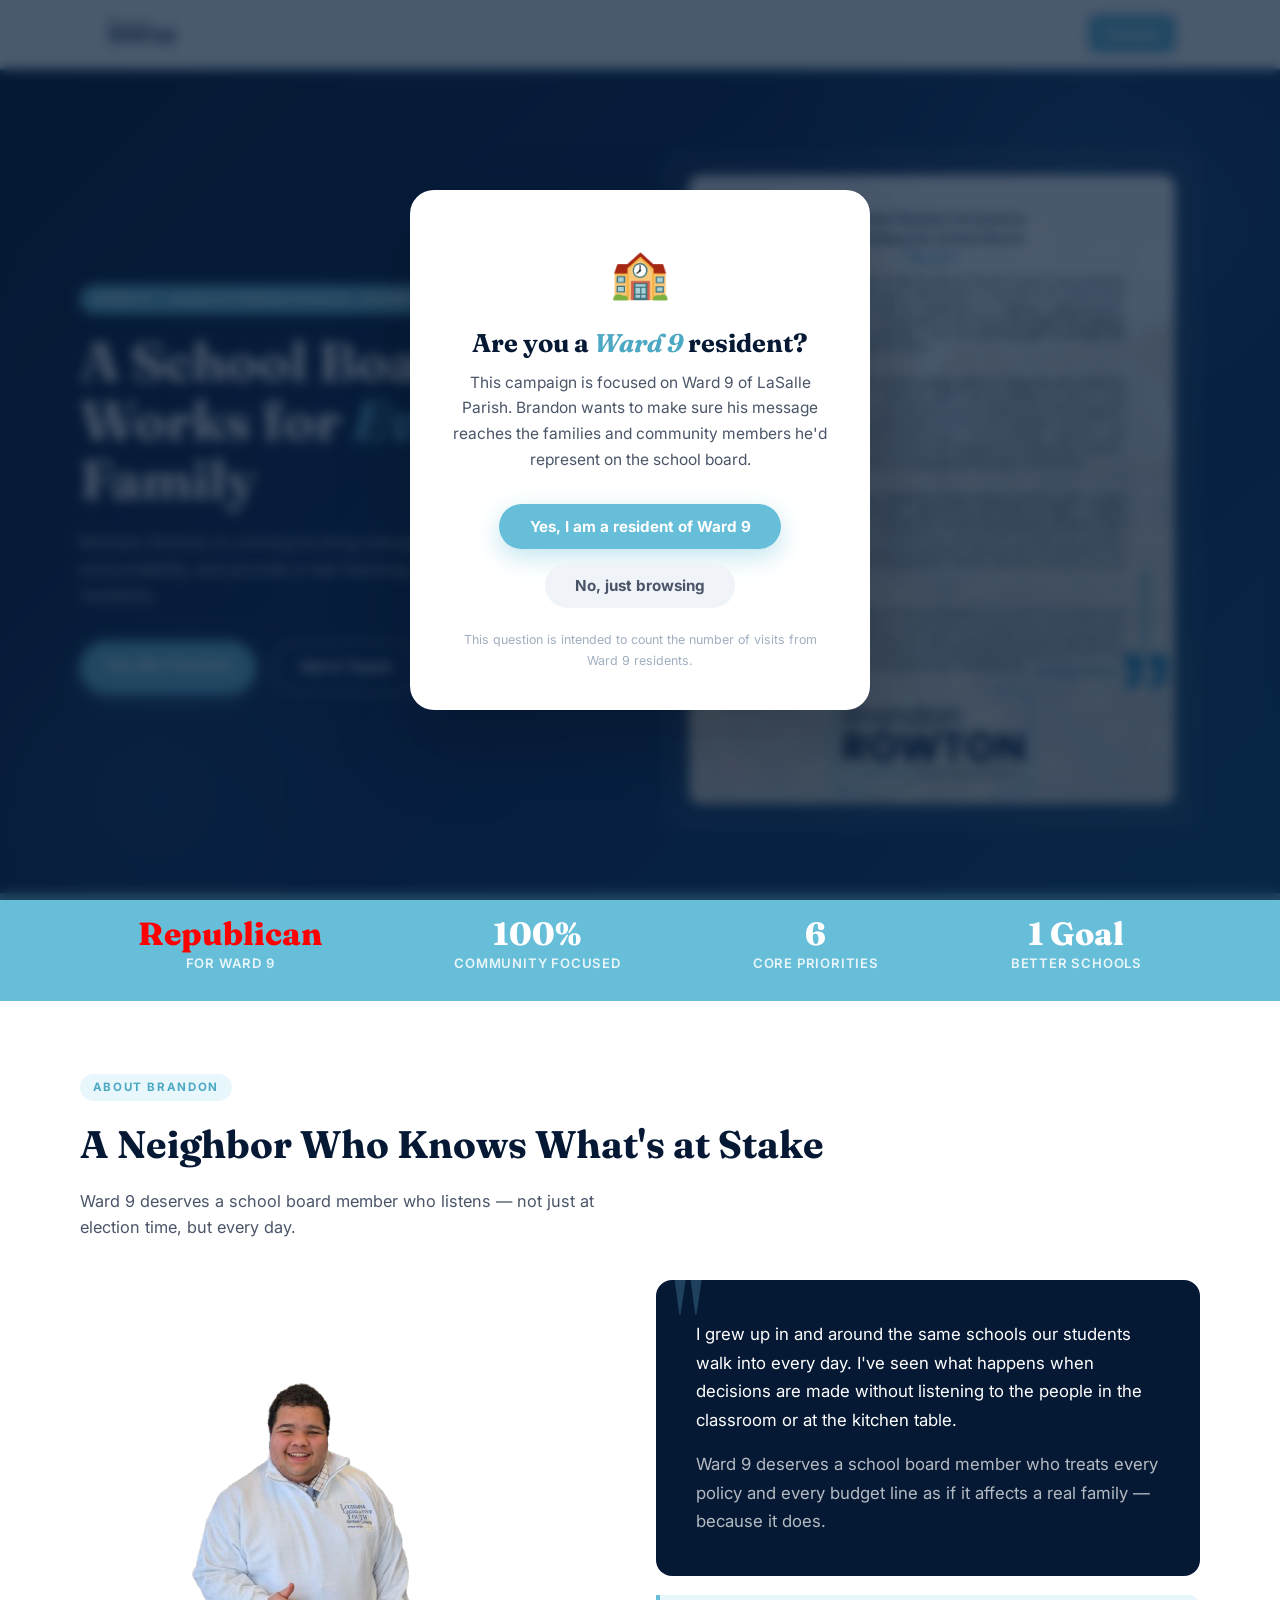
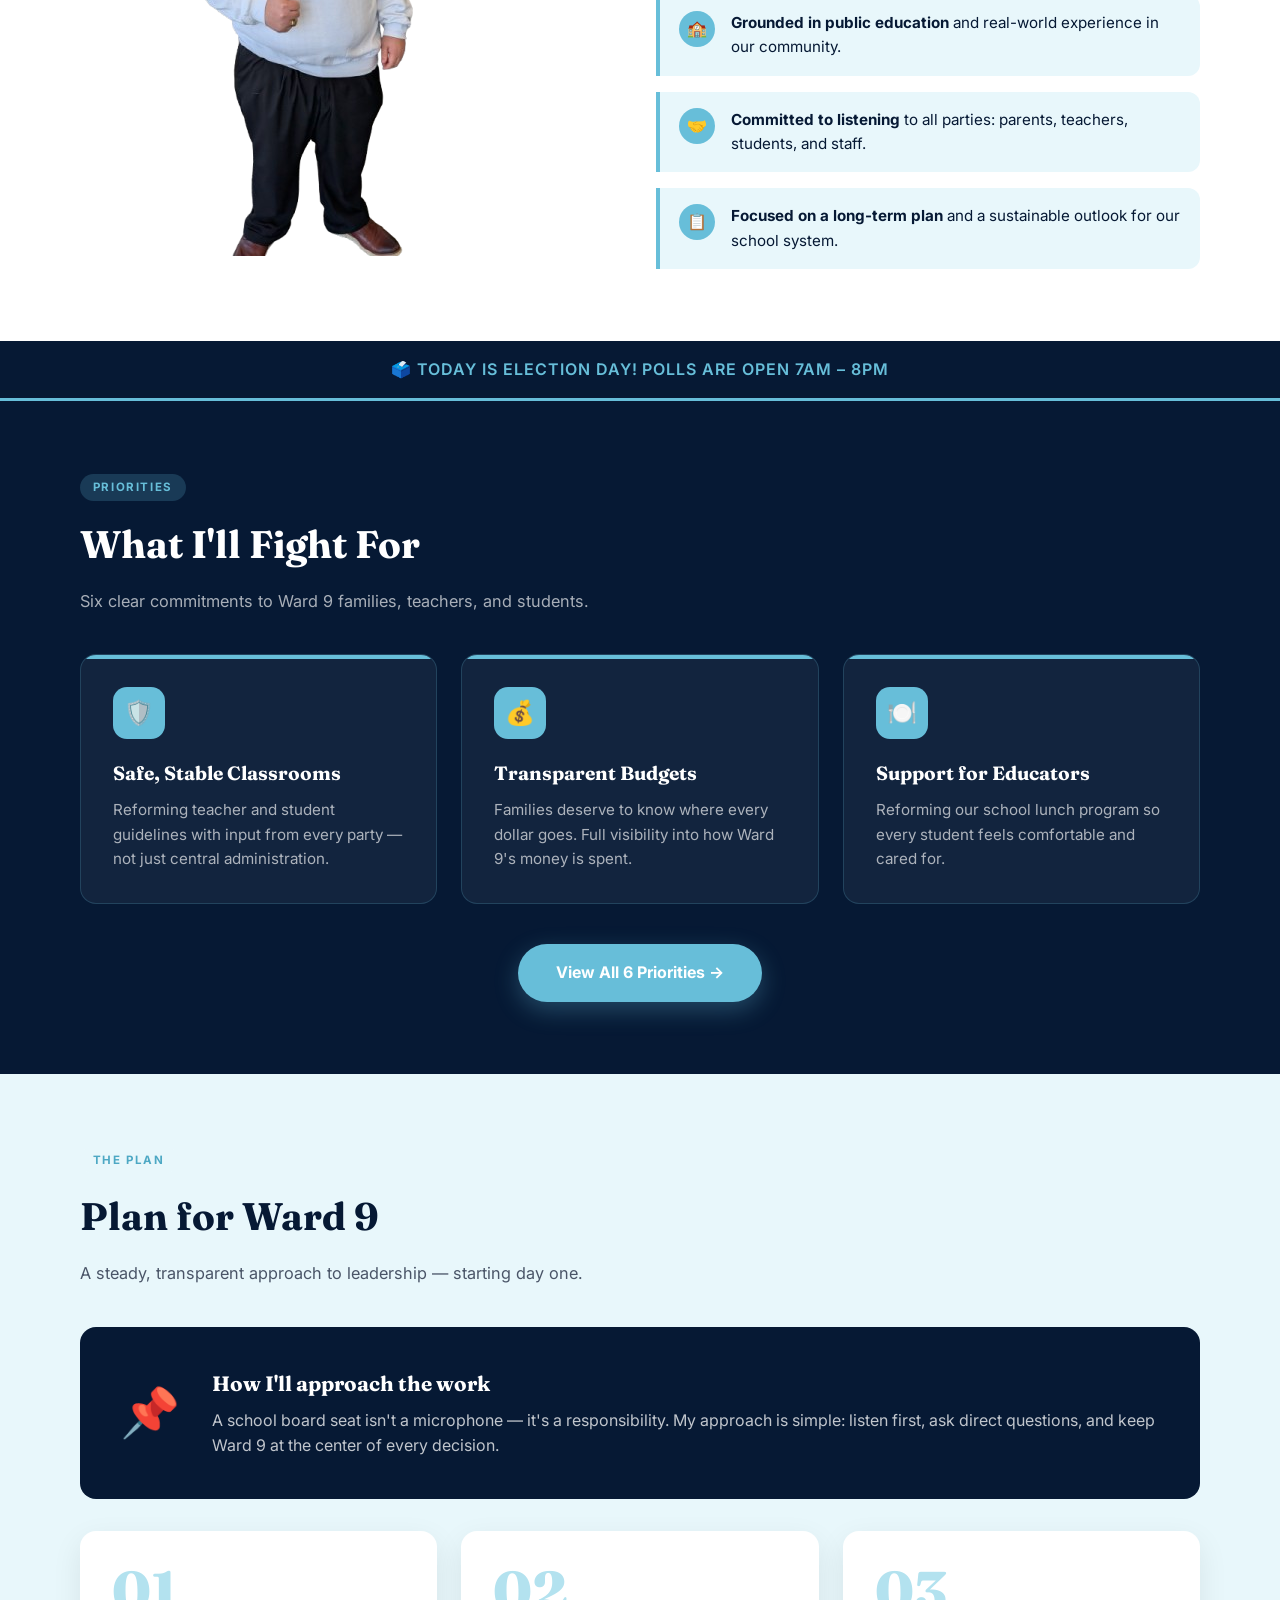
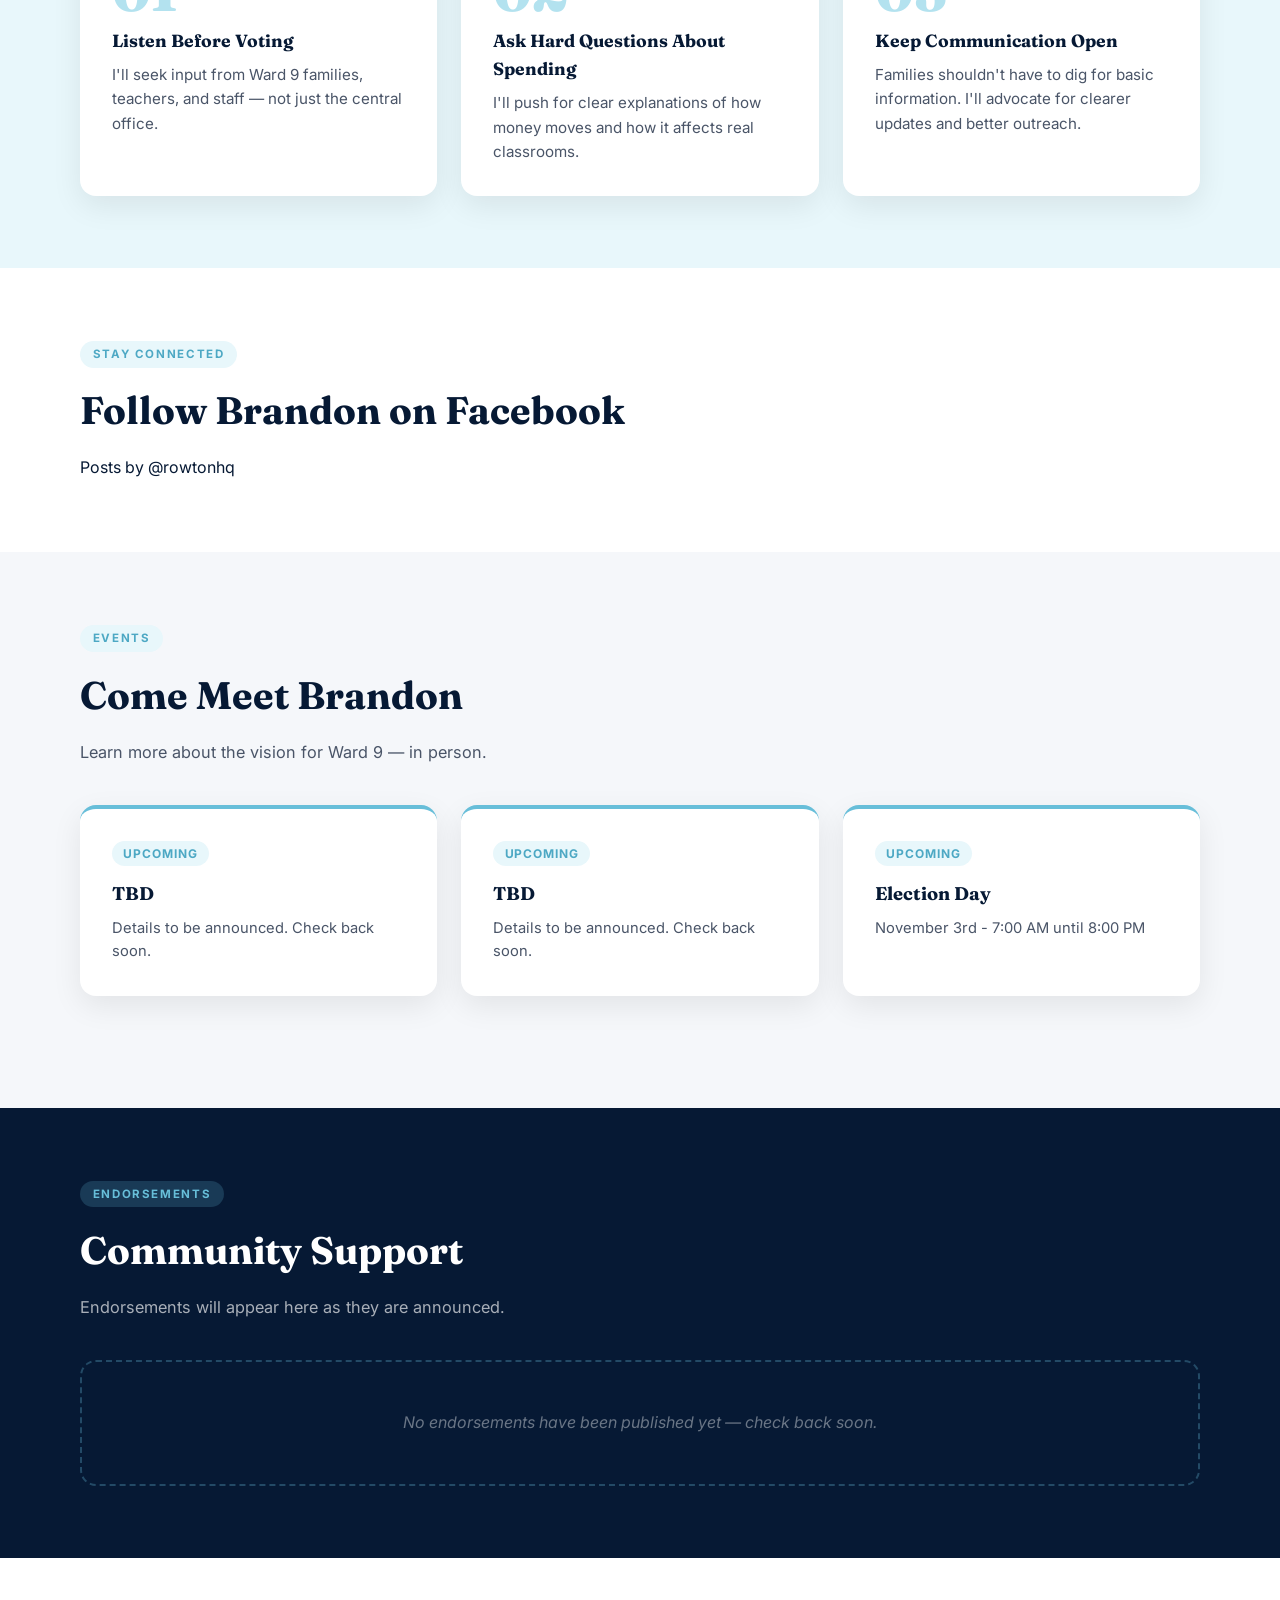
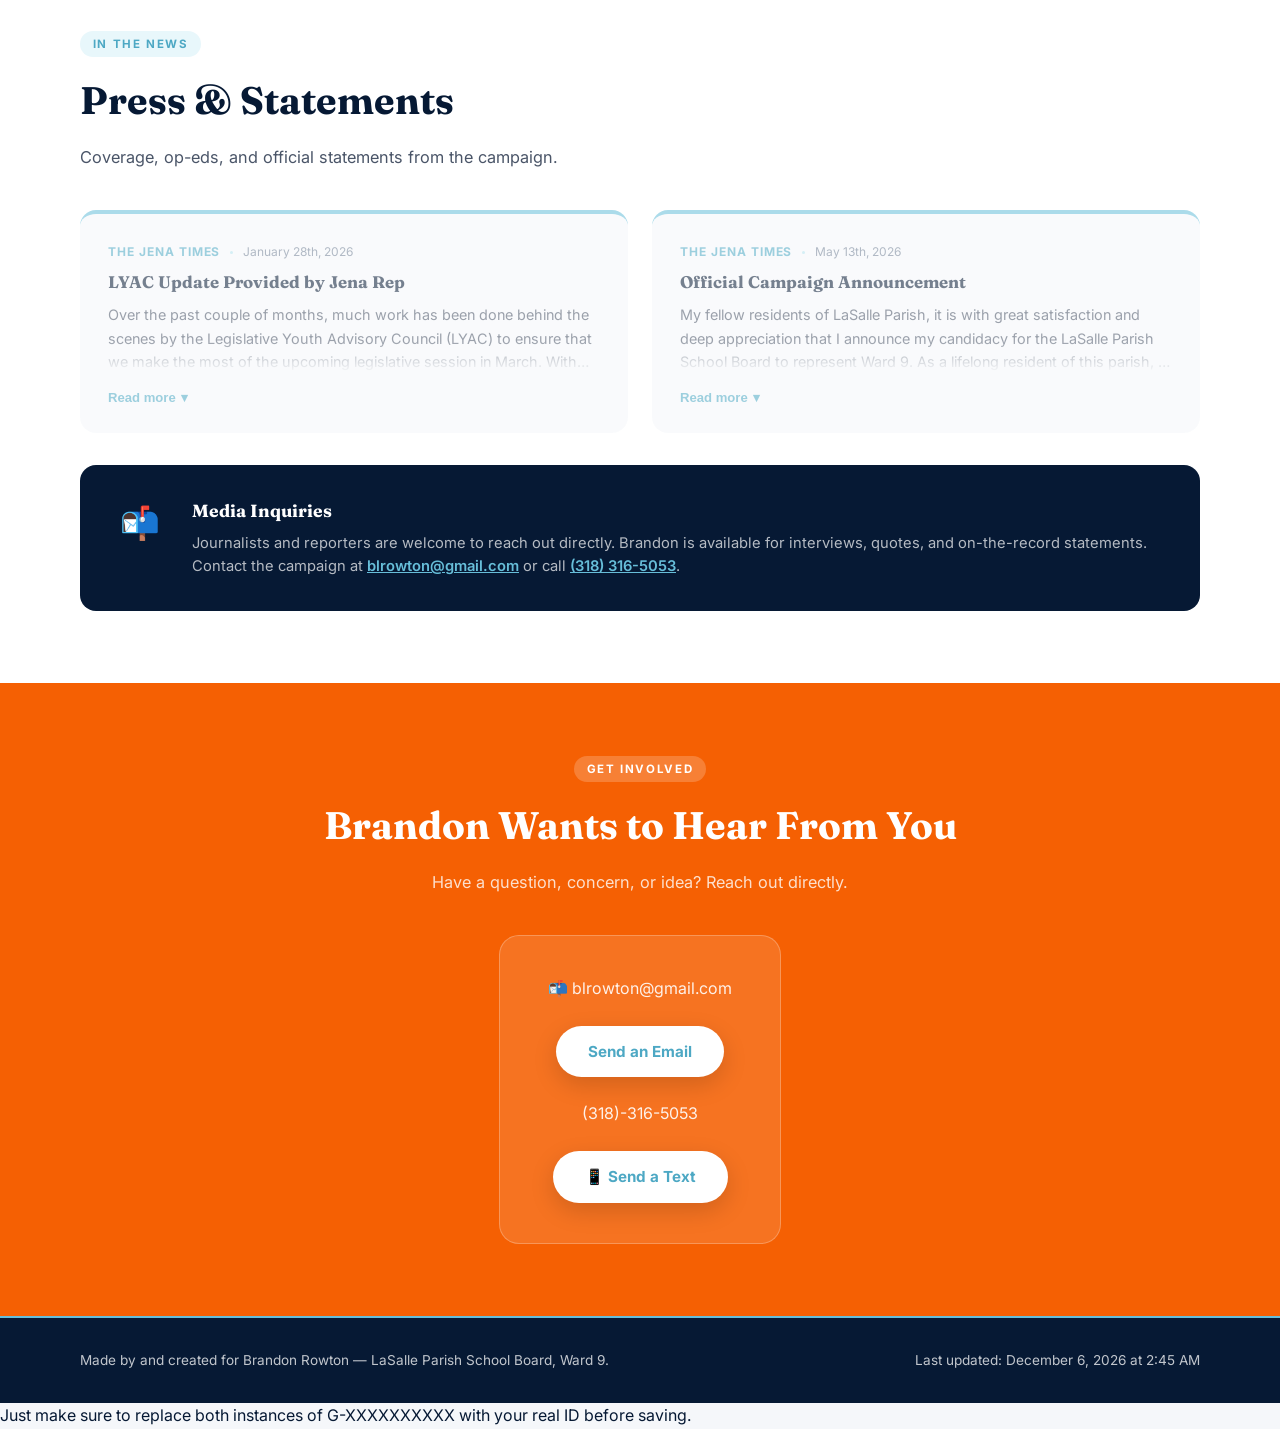
==== index.html @ 02f66d20 "Update election day to November 3, 2026" ====
<!DOCTYPE html>
<html lang="en">
<head>
  <link rel="stylesheet" href="style.css">
  <meta charset="UTF-8" />
  <meta name="viewport" content="width=device-width, initial-scale=1.0" />
  <title>Brandon Rowton for Ward 9 School Board</title>
  <link rel="icon" type="image/png" href="BCO.a9fb7232-cc8b-4e36-939b-543830245886.png">
  <link rel="preconnect" href="https://fonts.googleapis.com">
  <link rel="preconnect" href="https://fonts.gstatic.com" crossorigin>
  <link href="https://fonts.googleapis.com/css2?family=Fraunces:ital,wght@0,600;0,700;0,800;1,700&family=Inter:wght@400;500;600;700&display=swap" rel="stylesheet">
  <style>
    :root {
      --navy: #082145;
      --navy-deep: #061934;
      --blue: #67bed9;
      --blue-dark: #4da8c4;
      --blue-pale: #e8f7fb;
      --blue-mid: #b3e2ef;
      --white: #FFFFFF;
      --gray: #F5F7FA;
      --red: #E81B23;
      --orange: #F56003;
      --radius: 16px;
      --shadow: 0 10px 30px rgba(0,0,0,0.08);
      --shadow-blue: 0 8px 24px rgba(103,190,217,0.3);
    }
    * { margin: 0; padding: 0; box-sizing: border-box; }
    html { scroll-behavior: smooth; }
    body { font-family: "Inter", sans-serif; background: var(--gray); color: var(--navy-deep); line-height: 1.6; overflow-x: hidden; }
    img { max-width: 100%; display: block; }
    a { text-decoration: none; color: inherit; }

    header { position: sticky; top: 0; z-index: 100; background: rgba(255,255,255,1); backdrop-filter: blur(12px); border-bottom: 2px solid var(--blue); }
    .nav-container { max-width: 1120px; margin: auto; padding: 0.8rem 1.5rem; display: flex; justify-content: space-between; align-items: center; }
    .nav-logo { height: 42px; width: auto; object-fit: contain; }
    .nav-toggle { display: none; font-size: 1.6rem; background: none; border: none; cursor: pointer; color: #fff; }
    .nav-links { display: flex; gap: 0.4rem; align-items: center; }
    .nav-links a { padding: 0.45rem 1rem; background: transparent; color: rgba(255,255,255,0.85); border-radius: 8px; font-weight: 500; font-size: 0.88rem; transition: 0.2s ease; border: 1px solid transparent; }
    .nav-links a:hover { background: var(--blue); color: #fff; border-color: var(--blue); }
    .nav-links a.cta { background: var(--blue); color: #fff; font-weight: 700; border-color: var(--blue); }
    .nav-links a.cta:hover { background: var(--blue-dark); }
    @media (max-width: 768px) {
      .nav-links { position: fixed; top: 70px; right: 1rem; left: 1rem; background: var(--navy-deep); border: 1px solid var(--blue); border-radius: 12px; padding: 1rem; flex-direction: column; gap: 0.4rem; display: none; }
      .nav-links.open { display: flex; }
      .nav-links a { width: 100%; text-align: center; }
      .nav-toggle { display: block; }
    }

    .hero { background: linear-gradient(135deg, var(--navy-deep) 0%, #0d3060 60%, #0a4a6e 100%); position: relative; overflow: hidden; padding: 5rem 1.5rem 4rem; }
    .hero::before { content: ''; position: absolute; width: 600px; height: 600px; border-radius: 50%; background: radial-gradient(circle, rgba(103,190,217,0.15) 0%, transparent 70%); top: -200px; right: -100px; pointer-events: none; }
    .hero::after { content: ''; position: absolute; width: 400px; height: 400px; border-radius: 50%; background: radial-gradient(circle, rgba(103,190,217,0.1) 0%, transparent 70%); bottom: -100px; left: -50px; pointer-events: none; }
    .hero-inner { max-width: 1120px; margin: auto; display: grid; grid-template-columns: 1fr 1fr; gap: 3rem; align-items: center; position: relative; z-index: 1; }
    @media (max-width: 900px) { .hero-inner { grid-template-columns: 1fr; } }
    .hero-eyebrow { display: inline-block; background: var(--blue); color: #fff; font-size: 0.78rem; font-weight: 700; letter-spacing: 0.12em; text-transform: uppercase; padding: 0.3rem 0.9rem; border-radius: 999px; margin-bottom: 1.2rem; }
    .hero h1 { font-family: "Fraunces", serif; font-size: clamp(2.2rem, 5vw, 3.4rem); line-height: 1.08; color: #fff; margin-bottom: 1.2rem; }
    .hero h1 em { font-style: italic; color: var(--blue); }
    .hero-sub { color: rgba(255,255,255,0.75); font-size: 1.05rem; margin-bottom: 2rem; max-width: 480px; }
    .hero-btns { display: flex; gap: 1rem; flex-wrap: wrap; }
    .btn { display: inline-block; padding: 0.75rem 1.6rem; border-radius: 999px; font-weight: 700; font-size: 0.95rem; transition: 0.2s; cursor: pointer; }
    .btn-primary { background: var(--blue); color: #fff; box-shadow: var(--shadow-blue); }
    .btn-primary:hover { background: var(--blue-dark); transform: translateY(-2px); }
    .btn-outline { background: transparent; color: #fff; border: 2px solid rgba(255,255,255,0.4); }
    .btn-outline:hover { border-color: var(--blue); color: var(--blue); }
    .btn-white { background: #fff; color: var(--blue-dark); font-weight: 700; padding: 0.85rem 2rem; border-radius: 999px; box-shadow: 0 8px 24px rgba(0,0,0,0.15); transition: 0.2s; }
    .btn-white:hover { background: var(--blue-pale); transform: translateY(-2px); }
    .hero-image-card { background: rgba(255,255,255,0.06); border: 1px solid rgba(103,190,217,0.3); border-radius: 20px; padding: 1.5rem; backdrop-filter: blur(8px); }
    .hero-image-card img { border-radius: 12px; width: 100%; }

    .stat-strip { background: var(--blue); padding: 1.6rem 1.5rem; }
    .stat-strip-inner { max-width: 1120px; margin: auto; display: flex; justify-content: space-around; flex-wrap: wrap; gap: 1rem; }
    .stat-item { text-align: center; color: #fff; }
    .stat-num { font-family: "Fraunces", serif; font-size: 2rem; font-weight: 800; line-height: 1; display: block; }
    .stat-label { font-size: 0.82rem; font-weight: 600; letter-spacing: 0.06em; text-transform: uppercase; opacity: 0.85; }

    section { padding: 4.5rem 1.5rem; }
    .section-container { max-width: 1120px; margin: auto; }
    .section-label { display: inline-block; font-size: 0.72rem; font-weight: 700; letter-spacing: 0.14em; text-transform: uppercase; color: var(--blue-dark); background: var(--blue-pale); padding: 0.25rem 0.8rem; border-radius: 999px; margin-bottom: 0.8rem; }
    .section-title { font-family: "Fraunces", serif; font-size: clamp(1.8rem, 3vw, 2.4rem); margin-bottom: 0.8rem; color: var(--navy-deep); }
    .section-subtitle { max-width: 560px; margin-bottom: 2.5rem; color: #4a5568; font-size: 1.02rem; }
    .card { background: #fff; padding: 2rem; border-radius: var(--radius); box-shadow: var(--shadow); }

    #about { background: #fff; }
    .about-grid { display: grid; grid-template-columns: 1fr 1fr; gap: 2rem; align-items: start; }
    @media (max-width: 900px) { .about-grid { grid-template-columns: 1fr; } }
    .about-quote { background: var(--navy-deep); color: #fff; border-radius: var(--radius); padding: 2.5rem; position: relative; overflow: hidden; }
    .about-quote::before { content: '"'; font-family: "Fraunces", serif; font-size: 8rem; color: var(--blue); opacity: 0.25; position: absolute; top: -1rem; left: 1rem; line-height: 1; }
    .about-quote p { font-size: 1.05rem; line-height: 1.7; position: relative; z-index: 1; }
    .about-quote p + p { margin-top: 1rem; color: rgba(255,255,255,0.7); }
    .about-list { display: flex; flex-direction: column; gap: 1rem; }
    .about-list-item { display: flex; align-items: flex-start; gap: 1rem; background: var(--blue-pale); border-left: 4px solid var(--blue); border-radius: 0 12px 12px 0; padding: 1rem 1.2rem; }
    .about-list-item-icon { width: 36px; height: 36px; border-radius: 50%; background: var(--blue); color: #fff; display: flex; align-items: center; justify-content: center; font-size: 1rem; flex-shrink: 0; }
    .about-list-item p { font-size: 0.95rem; color: var(--navy-deep); }

    /* Priorities preview section on index.htmlpage */
    #priorities-preview { background: var(--navy-deep); }
    #priorities-preview .section-title { color: #fff; }
    #priorities-preview .section-subtitle { color: rgba(255,255,255,0.65); }
    #priorities-preview .section-label { background: rgba(103,190,217,0.2); color: var(--blue); }
    .priorities-preview-grid { display: grid; grid-template-columns: repeat(auto-fit, minmax(280px, 1fr)); gap: 1.5rem; margin-bottom: 2.5rem; }
    .priority-card { background: rgba(255,255,255,0.05); border: 1px solid rgba(103,190,217,0.2); border-radius: var(--radius); padding: 2rem; transition: 0.25s ease; position: relative; overflow: hidden; }
    .priority-card::before { content: ''; position: absolute; top: 0; left: 0; right: 0; height: 4px; background: var(--blue); }
    .priority-card:hover { background: rgba(103,190,217,0.08); border-color: rgba(103,190,217,0.5); transform: translateY(-4px); }
    .priority-icon { width: 52px; height: 52px; border-radius: 14px; background: var(--blue); display: flex; align-items: center; justify-content: center; font-size: 1.5rem; margin-bottom: 1.2rem; }
    .priority-card h3 { font-family: "Fraunces", serif; font-size: 1.2rem; color: #fff; margin-bottom: 0.6rem; }
    .priority-card p { color: rgba(255,255,255,0.65); font-size: 0.95rem; }
    .priorities-cta { text-align: center; }

    #plan { background: var(--blue-pale); }
    .plan-intro { background: var(--navy-deep); color: #fff; border-radius: var(--radius); padding: 2.5rem; margin-bottom: 2rem; display: flex; gap: 2rem; align-items: center; }
    .plan-intro-icon { font-size: 3rem; flex-shrink: 0; }
    .plan-intro h3 { font-family: "Fraunces", serif; font-size: 1.3rem; margin-bottom: 0.5rem; }
    .plan-intro p { color: rgba(255,255,255,0.75); }
    @media (max-width: 600px) { .plan-intro { flex-direction: column; gap: 1rem; } }
    .plan-steps { display: grid; grid-template-columns: repeat(auto-fit, minmax(260px, 1fr)); gap: 1.5rem; }
    .plan-step { background: #fff; border-radius: var(--radius); padding: 2rem; box-shadow: var(--shadow); }
    .plan-step-num { font-family: "Fraunces", serif; font-size: 3.5rem; font-weight: 800; color: var(--blue-mid); line-height: 1; margin-bottom: 0.5rem; }
    .plan-step h3 { font-family: "Fraunces", serif; font-size: 1.1rem; margin-bottom: 0.5rem; color: var(--navy-deep); }
    .plan-step p { color: #4a5568; font-size: 0.95rem; }

    #twitter { background: #fff; }

    #events { background: var(--gray); }
    .event-card { background: #fff; border-radius: var(--radius); padding: 2rem; box-shadow: var(--shadow); border-top: 4px solid var(--blue); display: flex; flex-direction: column; gap: 0.5rem; }
    .event-badge { display: inline-block; background: var(--blue-pale); color: var(--blue-dark); font-size: 0.75rem; font-weight: 700; letter-spacing: 0.08em; text-transform: uppercase; padding: 0.2rem 0.7rem; border-radius: 999px; margin-bottom: 0.3rem; align-self: flex-start; }
    .event-card h3 { font-family: "Fraunces", serif; font-size: 1.15rem; color: var(--navy-deep); }
    .event-card p { color: #4a5568; font-size: 0.92rem; }

    #endorsements { background: var(--navy-deep); }
    #endorsements .section-title { color: #fff; }
    #endorsements .section-subtitle { color: rgba(255,255,255,0.65); }
    #endorsements .section-label { background: rgba(103,190,217,0.2); color: var(--blue); }
    .endorsement-empty { border: 2px dashed rgba(103,190,217,0.3); border-radius: var(--radius); padding: 3rem; text-align: center; color: rgba(255,255,255,0.4); font-style: italic; }

    #contact { background: var(--orange); text-align: center; }
    #contact .section-title { color: #fff; }
    #contact .section-subtitle { color: rgba(255,255,255,0.8); margin-left: auto; margin-right: auto; }
    #contact .section-label { background: rgba(255,255,255,0.2); color: #fff; }
    .contact-card { display: inline-flex; flex-direction: column; align-items: center; gap: 1.5rem; background: rgba(255,255,255,0.12); border: 1px solid rgba(255,255,255,0.25); border-radius: 20px; padding: 2.5rem 3rem; }
    .contact-email { color: rgba(255,255,255,0.9); font-size: 1rem; }

    footer { background: var(--navy-deep); color: #fff; padding: 2rem 1.5rem; border-top: 2px solid var(--blue); }
    .footer-inner { max-width: 1120px; margin: auto; display: flex; justify-content: space-between; align-items: center; flex-wrap: wrap; gap: 1rem; font-size: 0.85rem; opacity: 0.75; }

    #press { background: #fff; }
    .press-grid { display: grid; grid-template-columns: repeat(auto-fit, minmax(300px, 1fr)); gap: 1.5rem; }
    .press-card { background: var(--gray); border-radius: var(--radius); padding: 1.75rem; border-top: 4px solid var(--blue); display: flex; flex-direction: column; gap: 0.6rem; transition: 0.2s ease; text-decoration: none; color: inherit; }
    .press-card:hover { transform: translateY(-3px); box-shadow: var(--shadow); }
    .press-source { display: flex; align-items: center; gap: 0.6rem; }
    .press-source-name { font-size: 0.75rem; font-weight: 700; letter-spacing: 0.08em; text-transform: uppercase; color: var(--blue-dark); }
    .press-source-dot { width: 3px; height: 3px; background: var(--blue-mid); border-radius: 50%; }
    .press-date { font-size: 0.75rem; color: #718096; }
    .press-card h3 { font-family: "Fraunces", serif; font-size: 1.05rem; color: var(--navy-deep); line-height: 1.35; }
    .press-card p { font-size: 0.9rem; color: #4a5568; line-height: 1.6; flex: 1; }
    .press-read-more { font-size: 0.82rem; font-weight: 700; color: var(--blue-dark); margin-top: 0.4rem; }
    .press-body { position: relative; }
    .press-body p { font-size: 0.9rem; color: #4a5568; line-height: 1.6; margin: 0; }
    .press-body.collapsed p { display: -webkit-box; -webkit-line-clamp: 3; -webkit-box-orient: vertical; overflow: hidden; }
    .press-body.collapsed::after { content: ''; position: absolute; bottom: 0; left: 0; right: 0; height: 2rem; background: linear-gradient(transparent, var(--gray)); pointer-events: none; }
    .press-toggle { background: none; border: none; cursor: pointer; font-size: 0.82rem; font-weight: 700; color: var(--blue-dark); padding: 0; margin-top: 0.5rem; display: inline-flex; align-items: center; gap: 0.3rem; }
    .press-toggle:hover { color: var(--blue); }
    .press-toggle-arrow { display: inline-block; transition: transform 0.25s ease; font-style: normal; }
    .press-toggle.expanded .press-toggle-arrow { transform: rotate(180deg); }
    .press-statement { background: var(--navy-deep); border-radius: var(--radius); padding: 2rem 2.5rem; margin-top: 2rem; display: flex; gap: 2rem; align-items: flex-start; }
    .press-statement-icon { font-size: 2rem; flex-shrink: 0; }
    .press-statement h3 { font-family: "Fraunces", serif; font-size: 1.1rem; color: #fff; margin-bottom: 0.4rem; }
    .press-statement p { color: rgba(255,255,255,0.7); font-size: 0.92rem; line-height: 1.6; }
    .press-statement a { color: var(--blue); font-weight: 600; text-decoration: underline; }
    @media (max-width: 600px) { .press-statement { flex-direction: column; gap: 1rem; } }

    @keyframes fadeUp { from { opacity: 0; transform: translateY(24px); } to { opacity: 1; transform: translateY(0); } }
    .hero-text > * { opacity: 0; animation: fadeUp 0.6s ease forwards; }
    .hero-text > *:nth-child(1) { animation-delay: 0.1s; }
    .hero-text > *:nth-child(2) { animation-delay: 0.2s; }
    .hero-text > *:nth-child(3) { animation-delay: 0.3s; }
    .hero-text > *:nth-child(4) { animation-delay: 0.4s; }
    .hero-image-card { opacity: 0; animation: fadeUp 0.7s ease 0.5s forwards; }
  </style>
</head>
<body>

<div id="fb-root"></div>
<script async defer crossorigin="anonymous" src="https://connect.facebook.net/en_US/sdk.js#xfbml=1&version=v17.0"></script>

<header>
  <div class="nav-container">
    <img src="Copilot_20260420_100757.png" class="nav-logo" alt="Campaign Logo">
    <button class="nav-toggle" id="navToggle">☰</button>
    <nav class="nav-links">
      <a href="#top">Home</a>
      <a href="#about">About</a>
      <a href="priorities.html">Priorities</a>
      <a href="#plan">Plan</a>
      <a href="#events">Events</a>
      <a href="#endorsements">Endorsements</a>
      <a href="#press">Press</a>
      <a href="#contact" class="cta">Contact</a>
    </nav>
  </div>
</header>

<section class="hero" id="top">
  <div class="hero-inner">
    <div class="hero-text">
      <span class="hero-eyebrow">Ward 9 · LaSalle Parish School Board</span>
      <h1>A School Board That Works for <em>Every</em> Family</h1>
      <p class="hero-sub">Brandon Rowton is running to bring transparency, accountability, and provide a real listening ear to Ward 9 residents.</p>
      <div class="hero-btns">
        <a href="priorities.html" class="btn btn-primary">See My Priorities</a>
        <a href="#contact" class="btn btn-outline">Get in Touch</a>
      </div>
    </div>
    <div class="hero-image-card">
      <img src="Slide1 (2).PNG" alt="Campaign Sign">
    </div>
  </div>
</section>

<div class="stat-strip">
  <div class="stat-strip-inner">
    <div class="stat-item"><span class="stat-num" style="color: red;">Republican</span><span class="stat-label">For Ward 9</span></div>
    <div class="stat-item"><span class="stat-num">100%</span><span class="stat-label">Community Focused</span></div>
    <div class="stat-item"><span class="stat-num">6</span><span class="stat-label">Core Priorities</span></div>
    <div class="stat-item"><span class="stat-num">1 Goal</span><span class="stat-label">Better Schools</span></div>
  </div>
</div>

<!-- ABOUT -->
<section id="about">
  <div class="section-container">
    <span class="section-label">About Brandon</span>
    <h2 class="section-title">A Neighbor Who Knows What's at Stake</h2>
    <p class="section-subtitle">Ward 9 deserves a school board member who listens — not just at election time, but every day.</p>

    <div class="about-grid">
      <div class="about-photo-wrap">
        <div class="about-photo-card">
          <img src="3876-removebg-preview.png" alt="Brandon Rowton" class="about-photo">
        </div>
      </div>
      <div>
        <div class="about-quote">
          <p>I grew up in and around the same schools our students walk into every day. I've seen what happens when decisions are made without listening to the people in the classroom or at the kitchen table.</p>
          <p>Ward 9 deserves a school board member who treats every policy and every budget line as if it affects a real family — because it does.</p>
        </div>
        <div class="about-list" style="margin-top: 1.2rem;">
          <div class="about-list-item">
            <div class="about-list-item-icon">🏫</div>
            <p><strong>Grounded in public education</strong> and real-world experience in our community.</p>
          </div>
          <div class="about-list-item">
            <div class="about-list-item-icon">🤝</div>
            <p><strong>Committed to listening</strong> to all parties: parents, teachers, students, and staff.</p>
          </div>
          <div class="about-list-item">
            <div class="about-list-item-icon">📋</div>
            <p><strong>Focused on a long-term plan</strong> and a sustainable outlook for our school system.</p>
          </div>
        </div>
      </div>
    </div>
  </div>
</section>

<!-- COUNTDOWN TIMER -->
<div id="countdown-bar">
  <div class="countdown-inner">
    <span class="countdown-label">⏳ Election Day — November 3rd</span>
    <div class="countdown-blocks">
      <div class="countdown-block"><span class="countdown-num" id="cd-days">--</span><span class="countdown-unit">Days</span></div>
      <div class="countdown-sep">:</div>
      <div class="countdown-block"><span class="countdown-num" id="cd-hours">--</span><span class="countdown-unit">Hours</span></div>
      <div class="countdown-sep">:</div>
      <div class="countdown-block"><span class="countdown-num" id="cd-mins">--</span><span class="countdown-unit">Minutes</span></div>
      <div class="countdown-sep">:</div>
      <div class="countdown-block"><span class="countdown-num" id="cd-secs">--</span><span class="countdown-unit">Seconds</span></div>
    </div>
  </div>
</div>
<style>
  #countdown-bar {
    background: var(--navy-deep);
    border-bottom: 3px solid var(--blue);
    padding: 1rem 1.5rem;
  }
  .countdown-inner {
    max-width: 1120px; margin: auto;
    display: flex; align-items: center; justify-content: center;
    gap: 2rem; flex-wrap: wrap;
  }
  .countdown-label {
    color: rgba(255,255,255,0.75);
    font-size: 0.88rem; font-weight: 600;
    letter-spacing: 0.06em; text-transform: uppercase;
  }
  .countdown-blocks {
    display: flex; align-items: center; gap: 0.4rem;
  }
  .countdown-block {
    display: flex; flex-direction: column; align-items: center;
    background: rgba(103,190,217,0.12);
    border: 1px solid rgba(103,190,217,0.25);
    border-radius: 10px;
    padding: 0.45rem 0.9rem;
    min-width: 64px;
  }
  .countdown-num {
    font-family: "Fraunces", serif;
    font-size: 1.6rem; font-weight: 800;
    color: var(--blue); line-height: 1;
    transition: transform 0.15s ease;
  }
  .countdown-num.tick { transform: scale(1.15); }
  .countdown-unit {
    font-size: 0.65rem; font-weight: 700;
    letter-spacing: 0.1em; text-transform: uppercase;
    color: rgba(255,255,255,0.45); margin-top: 0.2rem;
  }
  .countdown-sep {
    font-family: "Fraunces", serif;
    font-size: 1.4rem; font-weight: 800;
    color: rgba(103,190,217,0.4);
    margin-bottom: 1rem;
  }
  #countdown-bar.election-day .countdown-label {
    color: var(--blue); font-size: 1rem;
  }
  @media (max-width: 600px) {
    .countdown-block { min-width: 52px; padding: 0.4rem 0.6rem; }
    .countdown-num { font-size: 1.3rem; }
  }
</style>
<script>
  (function() {
    const electionDay = new Date('2026-11-03T20:00:00');
    const ids = { d: 'cd-days', h: 'cd-hours', m: 'cd-mins', s: 'cd-secs' };

    function pad(n) { return String(n).padStart(2, '0'); }

    function tick() {
      const now = new Date();
      const diff = electionDay - now;

      if (diff <= 0) {
        document.getElementById('countdown-bar').classList.add('election-day');
        document.querySelector('.countdown-label').textContent = '🗳️ Today is Election Day! Polls are open 7AM – 8PM';
        document.querySelector('.countdown-blocks').style.display = 'none';
        return;
      }

      const days  = Math.floor(diff / 86400000);
      const hours = Math.floor((diff % 86400000) / 3600000);
      const mins  = Math.floor((diff % 3600000) / 60000);
      const secs  = Math.floor((diff % 60000) / 1000);

      function update(id, val) {
        const el = document.getElementById(id);
        if (el.textContent !== pad(val)) {
          el.textContent = pad(val);
          el.classList.remove('tick');
          void el.offsetWidth;
          el.classList.add('tick');
          setTimeout(() => el.classList.remove('tick'), 150);
        }
      }

      update(ids.d, days);
      update(ids.h, hours);
      update(ids.m, mins);
      update(ids.s, secs);
    }

    tick();
    setInterval(tick, 1000);
  })();
</script>

<!-- PRIORITIES PREVIEW (replaces old #priorities anchor section) -->
<section id="priorities-preview">
  <div class="section-container">
    <span class="section-label">Priorities</span>
    <h2 class="section-title">What I'll Fight For</h2>
    <p class="section-subtitle">Six clear commitments to Ward 9 families, teachers, and students.</p>
    <div class="priorities-preview-grid">
      <div class="priority-card">
        <div class="priority-icon">🛡️</div>
        <h3>Safe, Stable Classrooms</h3>
        <p>Reforming teacher and student guidelines with input from every party — not just central administration.</p>
      </div>
      <div class="priority-card">
        <div class="priority-icon">💰</div>
        <h3>Transparent Budgets</h3>
        <p>Families deserve to know where every dollar goes. Full visibility into how Ward 9's money is spent.</p>
      </div>
      <div class="priority-card">
        <div class="priority-icon">🍽️</div>
        <h3>Support for Educators</h3>
        <p>Reforming our school lunch program so every student feels comfortable and cared for.</p>
      </div>
    </div>
    <div class="priorities-cta">
      <a href="priorities.html" class="btn btn-primary" style="font-size: 1rem; padding: 1rem 2.4rem;">View All 6 Priorities →</a>
    </div>
  </div>
</section>

<section id="plan">
  <div class="section-container">
    <span class="section-label">The Plan</span>
    <h2 class="section-title">Plan for Ward 9</h2>
    <p class="section-subtitle">A steady, transparent approach to leadership — starting day one.</p>
    <div class="plan-intro">
      <div class="plan-intro-icon">📌</div>
      <div>
        <h3>How I'll approach the work</h3>
        <p>A school board seat isn't a microphone — it's a responsibility. My approach is simple: listen first, ask direct questions, and keep Ward 9 at the center of every decision.</p>
      </div>
    </div>
    <div class="plan-steps">
      <div class="plan-step">
        <div class="plan-step-num">01</div>
        <h3>Listen Before Voting</h3>
        <p>I'll seek input from Ward 9 families, teachers, and staff — not just the central office.</p>
      </div>
      <div class="plan-step">
        <div class="plan-step-num">02</div>
        <h3>Ask Hard Questions About Spending</h3>
        <p>I'll push for clear explanations of how money moves and how it affects real classrooms.</p>
      </div>
      <div class="plan-step">
        <div class="plan-step-num">03</div>
        <h3>Keep Communication Open</h3>
        <p>Families shouldn't have to dig for basic information. I'll advocate for clearer updates and better outreach.</p>
      </div>
    </div>
  </div>
</section>

<section id="twitter">
  <div class="section-container">
    <span class="section-label">Stay Connected</span>
    <h2 class="section-title">Follow Brandon on Facebook</h2>
    <a class="twitter-timeline" data-width="480" data-height="500" href="https://facebook.com/rowtonhq">Posts by @rowtonhq</a>
    <script async src="https://platform.twitter.com/widgets.js" charset="utf-8"></script>
  </div>
</section>

<section id="events">
  <div class="section-container">
    <span class="section-label">Events</span>
    <h2 class="section-title">Come Meet Brandon</h2>
    <p class="section-subtitle">Learn more about the vision for Ward 9 — in person.</p>
    <div class="priorities-preview-grid">
      <div class="event-card"><span class="event-badge">Upcoming</span><h3>TBD</h3><p>Details to be announced. Check back soon.</p></div>
      <div class="event-card"><span class="event-badge">Upcoming</span><h3>TBD</h3><p>Details to be announced. Check back soon.</p></div>
      <div class="event-card"><span class="event-badge">Upcoming</span><h3>Election Day</h3><p>November 3rd - 7:00 AM until 8:00 PM</p></div>
    </div>
  </div>
</section>

<section id="endorsements">
  <div class="section-container">
    <span class="section-label">Endorsements</span>
    <h2 class="section-title">Community Support</h2>
    <p class="section-subtitle">Endorsements will appear here as they are announced.</p>
    <div class="endorsement-empty">No endorsements have been published yet — check back soon.</div>
  </div>
</section>

<section id="press">
  <div class="section-container">
    <span class="section-label">In the News</span>
    <h2 class="section-title">Press &amp; Statements</h2>
    <p class="section-subtitle">Coverage, op-eds, and official statements from the campaign.</p>

    <div class="press-grid">
      <div class="press-card" style="opacity:0.55; cursor:default;">
        <div class="press-source">
          <span class="press-source-name">The Jena Times</span>
          <span class="press-source-dot"></span>
          <span class="press-date">January 28th, 2026</span>
        </div>
        <h3>LYAC Update Provided by Jena Rep</h3>
        <div class="press-body collapsed">
          <p>Over the past couple of months, much work has been done behind the scenes by the Legislative Youth Advisory Council (LYAC) to ensure that we make the most of the upcoming legislative session in March. With the council's limited ability to propose meaningful legislation in the previous year's regular session, this year's council wishes to make the most of the opportunity that has been presented before us. We have made material strides in advancing our legislative ideas in-house.

Just in the past month, at November's LYAC meeting, we formally gathered and chose our individual committee chair and vice-chairpersons. In that venture, I was selected as Co-Chair of LYAC's education committee. In recent years, that has been considered LYAC's most influential vessel. Due to the small size of the committee, however, it was decided the committee would consist of two Co-Chairs rather than a Chair and Vice-chair. For committee leadership, we are limited to participating in a singular committee, so my previous selection of both the Education Committee and Civic-Engagement Committee has been nullified.

Within the coming months I hope to foster formidable ideas for legislation. I have narrowed down my proposal to one: A bill to require all public-school districts in the state of Louisiana (with few exceptions) to have a youth advisory council with a minimum of two individuals. I also hope to work individually with legislators to pass meaningful nicotine/tobacco legislation.

But there are a limited number of legislative concepts I can create alone. I would appreciate hearing input from the local community to foster more community-oriented ideas. Such as ideas that would not only help Jena High School or LaSalle Parish schools but benefit the state of Louisiana universally. While I do represent LaSalle parish and the 5th Congressional district, the bills pushed by LYAC are meant to be beneficial and effective for all youth across our diverse communities here in Louisiana.

In addition, the most important aspect of my aspiration for what LYAC could be, I have made it a mission to facilitate the creation of a new logo. The current logo, in my opinion, is outdated and doesn't adequately embody our state's modernization or branding/appeal. While we see time and time again agencies, companies, and other government entities in our state rebrand or craft a new logo, some stagger behind, and I think the same can be said with LYAC's logo. With that, I'd appreciate hearing from anyone who would be interested in designing/crafting the new logo. My goal is to have the logo crafted by someone outside of LYAC, so that the logo reflects what the viewer sees in the importance and impact of what we do.</p>
        </div>
        <button class="press-toggle" onclick="togglePressCard(this)" aria-expanded="false">Read more <i class="press-toggle-arrow">▾</i></button>
      </div>

      <div class="press-card" style="opacity:0.55; cursor:default;">
        <div class="press-source">
          <span class="press-source-name">The Jena Times</span>
          <span class="press-source-dot"></span>
          <span class="press-date">May 13th, 2026</span>
        </div>
        <h3>Official Campaign Announcement</h3>
        <div class="press-body collapsed">
          <p>My fellow residents of LaSalle Parish, it is with great satisfaction and deep appreciation that I announce my candidacy for the LaSalle Parish School Board to represent Ward 9. As a lifelong resident of this parish, I have spent the last several years working to advance our school district, both as a student at Jena High School and as a member of the Legislative Youth Advisory Council, alongside many other titles. I have worked alongside local and state leaders and seen firsthand what is working in our state schools and what is not.
Ward 9 deserves a representative who understands that you have got to show up to make a difference. And that’s what it is all about: showing up to make a real and lasting impact that leads to positive change. As someone who has lived through the decisions made by our school board over the last decade, I can say honestly that my feedback isn’t all that positive. We can do better and we must.
First, if elected, I will advocate for the state legislature to create a task force to study the effects of the four‑day school week. Right now, students, parents, teachers, and school board members across Louisiana are forming opinions or making decisions with incomplete, or in many cases, almost nonexistent data. We need a standardized, statewide data set so that every district can make informed, responsible decisions about instructional time, academic outcomes, and family impact.
Second, I believe LaSalle Parish must take a serious look at how we use electronics in the classroom. Unlike the four‑day school week, the research on excessive classroom technology use is clear and consistent: overreliance on devices can negatively affect test performance and student learning. We need to ensure that technology is being used solely as an extra tool and that our classrooms remain focused on strong instruction, not screen time.
Our parish is full of talented students, dedicated teachers, and families who care deeply about education. What we need now is leadership that listens, leadership that understands the student experience, and leadership that shows up.
I am running because I believe Ward 9 deserves a school board member who will fight for accountability and common‑sense decision‑making. Together, we can move LaSalle Parish forward. The future isn’t coming: I’m running for it.</p>
        </div>
        <button class="press-toggle" onclick="togglePressCard(this)" aria-expanded="false">Read more <i class="press-toggle-arrow">▾</i></button>
      </div>
    </div>

    <div class="press-statement">
      <div class="press-statement-icon">📬</div>
      <div>
        <h3>Media Inquiries</h3>
        <p>Journalists and reporters are welcome to reach out directly. Brandon is available for interviews, quotes, and on-the-record statements. Contact the campaign at <a href="mailto:blrowton@gmail.com">blrowton@gmail.com</a> or call <a href="tel:+13183165053">(318) 316-5053</a>.</p>
      </div>
    </div>
  </div>
</section>

<section id="contact">
  <div class="section-container">
    <span class="section-label">Get Involved</span>
    <h2 class="section-title">Brandon Wants to Hear From You</h2>
    <p class="section-subtitle">Have a question, concern, or idea? Reach out directly.</p>
    <div class="contact-card">
      <p class="contact-email">📬 blrowton@gmail.com</p>
      <a href="mailto:blrowton@gmail.com?subject=Message from Campaign Website" class="btn btn-white">Send an Email</a>
      <p class="contact-email">(318)-316-5053</p>
      <a href="sms:+13183165053" class="btn btn-white">📱 Send a Text</a>
    </div>
  </div>
</section>

<footer>
  <div class="footer-inner">
    <div>Made by and created for Brandon Rowton — LaSalle Parish School Board, Ward 9.</div>
    <div id="lastUpdated"></div>
  </div>
</footer>

<script>
  const updated = new Date(document.lastModified);
  document.getElementById("lastUpdated").textContent = "Last updated: " + updated.toLocaleString("en-US", { year:"numeric", month:"long", day:"numeric", hour:"numeric", minute:"2-digit", hour12:true });
</script>
<script>
  function togglePressCard(btn) {
    const body = btn.previousElementSibling;
    const isCollapsed = body.classList.contains('collapsed');
    body.classList.toggle('collapsed', !isCollapsed);
    btn.classList.toggle('expanded', isCollapsed);
    btn.setAttribute('aria-expanded', isCollapsed ? 'true' : 'false');
    btn.childNodes[0].textContent = isCollapsed ? 'Show less ' : 'Read more ';
  }
</script>
<script>
  const navToggle = document.getElementById("navToggle");
  const navMenu = document.querySelector(".nav-links");
  navToggle.addEventListener("click", () => navMenu.classList.toggle("open"));
  navMenu.querySelectorAll("a").forEach(link => link.addEventListener("click", () => navMenu.classList.remove("open")));
</script>

<!-- WARD 9 POP-UP -->
<style>
  #ward9-overlay {
    position: fixed; inset: 0; z-index: 9999;
    background: rgba(6, 25, 52, 0.72);
    backdrop-filter: blur(6px);
    display: flex; align-items: center; justify-content: center;
    padding: 1.5rem;
    opacity: 0; transition: opacity 0.35s ease;
    pointer-events: none;
  }
  #ward9-overlay.visible { opacity: 1; pointer-events: all; }
  #ward9-modal {
    background: #fff;
    border-radius: 24px;
    padding: 2.8rem 2.5rem 2.4rem;
    max-width: 460px;
    width: 100%;
    text-align: center;
    box-shadow: 0 32px 80px rgba(0,0,0,0.22);
    transform: translateY(24px); transition: transform 0.35s ease;
    position: relative;
  }
  #ward9-overlay.visible #ward9-modal { transform: translateY(0); }
  #ward9-modal .modal-icon {
    font-size: 3rem; margin-bottom: 1rem; display: block;
    animation: modalBounce 0.6s ease 0.35s both;
  }
  @keyframes modalBounce {
    0% { transform: scale(0.5); opacity: 0; }
    70% { transform: scale(1.15); }
    100% { transform: scale(1); opacity: 1; }
  }
  #ward9-modal h2 {
    font-family: "Fraunces", serif;
    font-size: 1.6rem; color: #061934;
    line-height: 1.2; margin-bottom: 0.7rem;
  }
  #ward9-modal h2 em { font-style: italic; color: #4da8c4; }
  #ward9-modal p {
    color: #4a5568; font-size: 0.97rem; line-height: 1.65;
    margin-bottom: 2rem;
  }
  .modal-btns { display: flex; gap: 0.9rem; justify-content: center; flex-wrap: wrap; }
  .modal-btn {
    padding: 0.8rem 1.9rem; border-radius: 999px; font-weight: 700;
    font-size: 0.95rem; cursor: pointer; border: none;
    transition: transform 0.15s ease, box-shadow 0.15s ease;
    font-family: "Inter", sans-serif;
  }
  .modal-btn:hover { transform: translateY(-2px); }
  .modal-btn-yes {
    background: #67bed9; color: #fff;
    box-shadow: 0 8px 24px rgba(103,190,217,0.4);
  }
  .modal-btn-yes:hover { background: #4da8c4; box-shadow: 0 12px 28px rgba(103,190,217,0.5); }
  .modal-btn-no { background: #f0f4f8; color: #4a5568; }
  .modal-btn-no:hover { background: #e2e8f0; }
  #ward9-modal .modal-footnote {
    margin-top: 1.4rem; margin-bottom: 0;
    font-size: 0.78rem; color: #a0aec0;
  }
  #ward9-response { display: none; }
  #ward9-response.show { display: block; }
  #ward9-question.hide { display: none; }
  #ward9-response h2 { margin-bottom: 0.6rem; }
  #ward9-response p { margin-bottom: 1.5rem; }
  .modal-btn-close {
    background: #061934; color: #fff;
    box-shadow: 0 8px 24px rgba(6,25,52,0.2);
  }
  .modal-btn-close:hover { background: #0d3060; }
</style>

<div id="ward9-overlay" role="dialog" aria-modal="true" aria-labelledby="ward9-title">
  <div id="ward9-modal">
    <div id="ward9-question">
      <span class="modal-icon">🏫</span>
      <h2 id="ward9-title">Are you a <em>Ward 9</em> resident?</h2>
      <p>This campaign is focused on Ward 9 of LaSalle Parish. Brandon wants to make sure his message reaches the families and community members he'd represent on the school board.</p>
      <div class="modal-btns">
        <button class="modal-btn modal-btn-yes" onclick="ward9Respond(true)">Yes, I am a resident of Ward 9</button>
        <button class="modal-btn modal-btn-no" onclick="ward9Respond(false)">No, just browsing</button>
      </div>
      <p class="modal-footnote">This question is intended to count the number of visits from Ward 9 residents.</p>
    </div>
    <div id="ward9-response">
      <span class="modal-icon" id="ward9-resp-icon"></span>
      <h2 id="ward9-resp-title"></h2>
      <p id="ward9-resp-body"></p>
      <div class="modal-btns">
        <button class="modal-btn modal-btn-close" onclick="closeWard9Modal()">Let's go →</button>
      </div>
    </div>
  </div>
</div>

<script>
  // Google Analytics event tracking
  window.dataLayer = window.dataLayer || [];
  function gtag(){dataLayer.push(arguments);}

  (function() {
    if (localStorage.getItem('ward9_answered')) return;
    const overlay = document.getElementById('ward9-overlay');
    setTimeout(() => overlay.classList.add('visible'), 400);
  })();

  function ward9Respond(isWard9) {
    document.getElementById('ward9-question').classList.add('hide');
    const resp = document.getElementById('ward9-response');
    resp.classList.add('show');
    if (isWard9) {
      document.getElementById('ward9-resp-icon').textContent = '👋';
      document.getElementById('ward9-resp-title').innerHTML = 'Welcome, neighbor!';
      document.getElementById('ward9-resp-body').textContent = "Great to have you here. Brandon is running to make sure Ward 9 families have a real voice on the school board. Take a look around and don't hesitate to reach out.";
      gtag('event', 'ward9_response', { response: 'yes' });
    } else {
      document.getElementById('ward9-resp-icon').textContent = '🤝';
      document.getElementById('ward9-resp-title').innerHTML = 'Welcome Brother!';
      document.getElementById('ward9-resp-body').textContent = "Rowton's campaign is focused on Ward 9 of LaSalle Parish, but everyone is welcome here. Feel free to explore the site and learn more about his vision for local education.";
      gtag('event', 'ward9_response', { response: 'no' });
    }
    localStorage.setItem('ward9_answered', '1');
  }

  function closeWard9Modal() {
    const overlay = document.getElementById('ward9-overlay');
    overlay.style.opacity = '0';
    overlay.style.pointerEvents = 'none';
    setTimeout(() => overlay.remove(), 350);
  }
</script>

<!-- Google tag (gtag.js) -->
<script async src="https://www.googletagmanager.com/gtag/js?id=G-F297QVH88P"></script>
<script>
  window.dataLayer = window.dataLayer || [];
  function gtag(){dataLayer.push(arguments);}
  gtag('js', new Date());

  gtag('config', 'G-F297QVH88P');
</script>

</head>
<body>
Just make sure to replace both instances of G-XXXXXXXXXX with your real ID before saving.
</body>
</html>
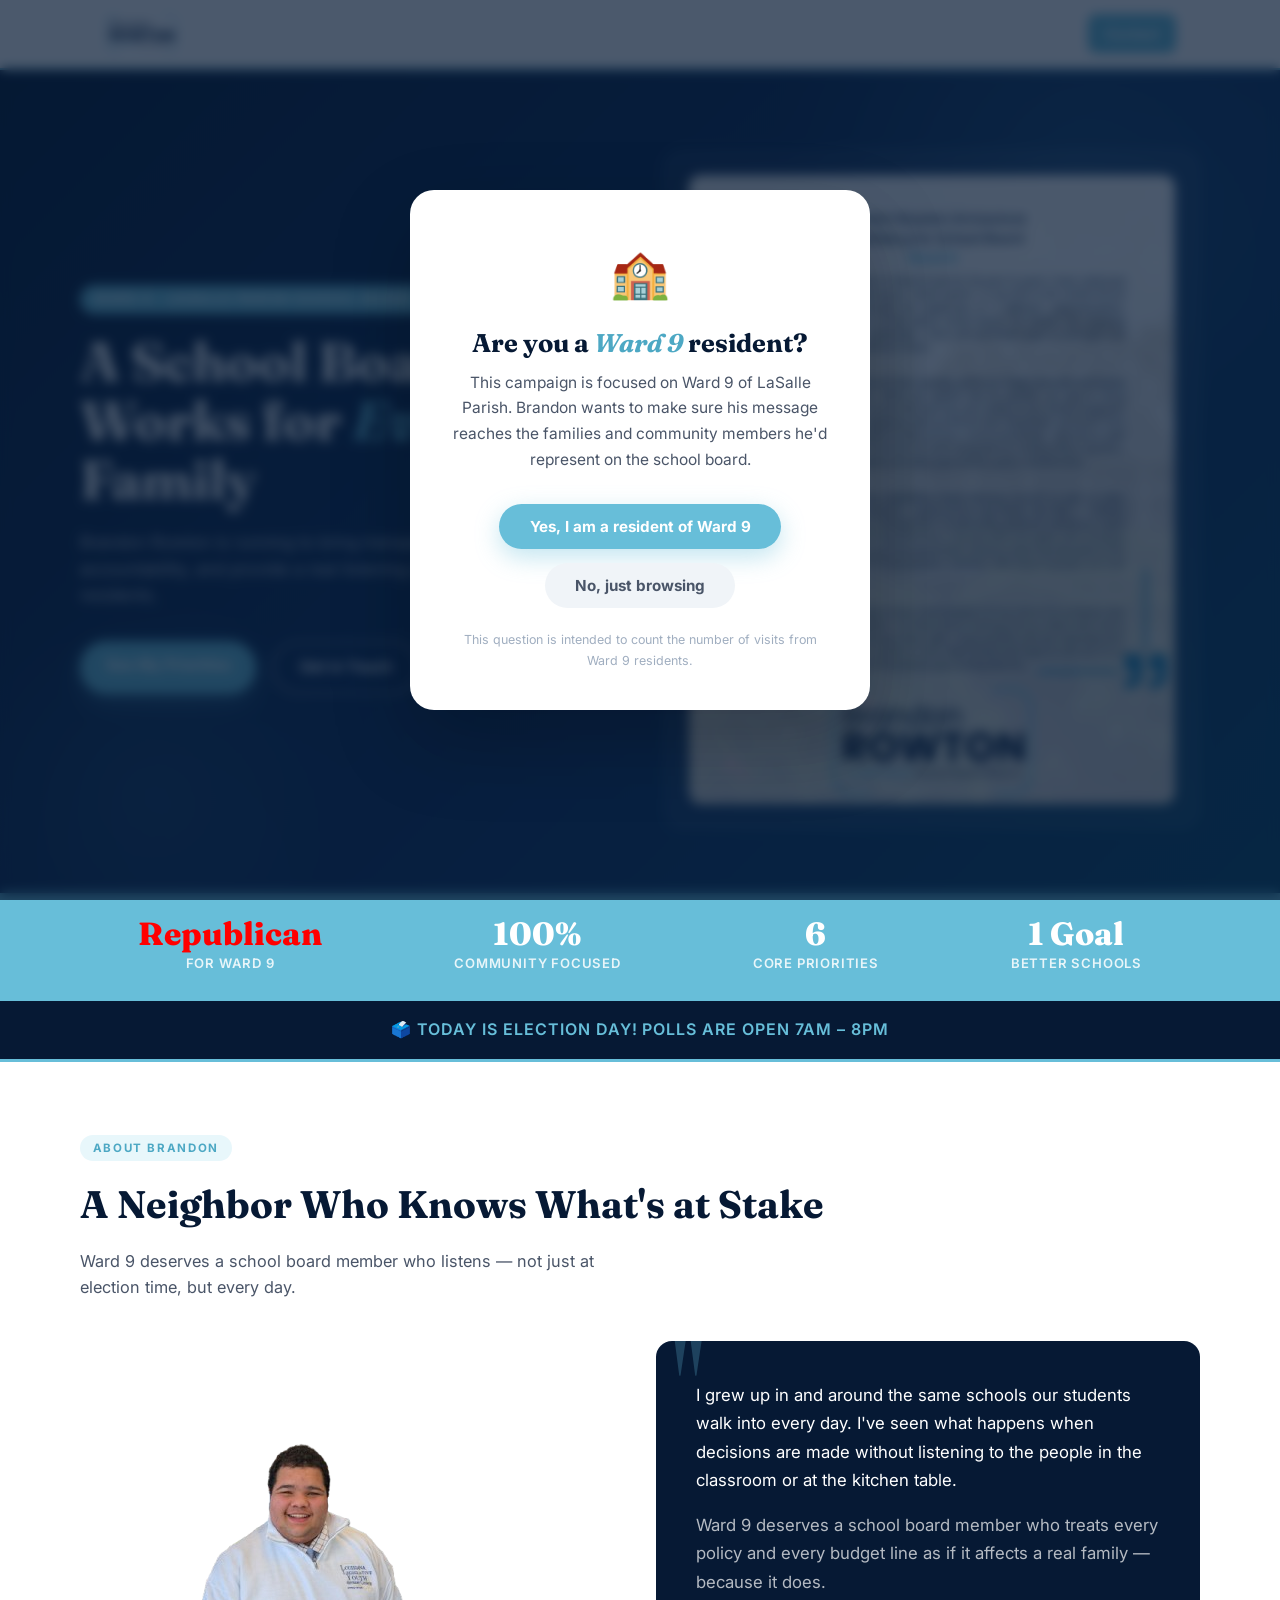
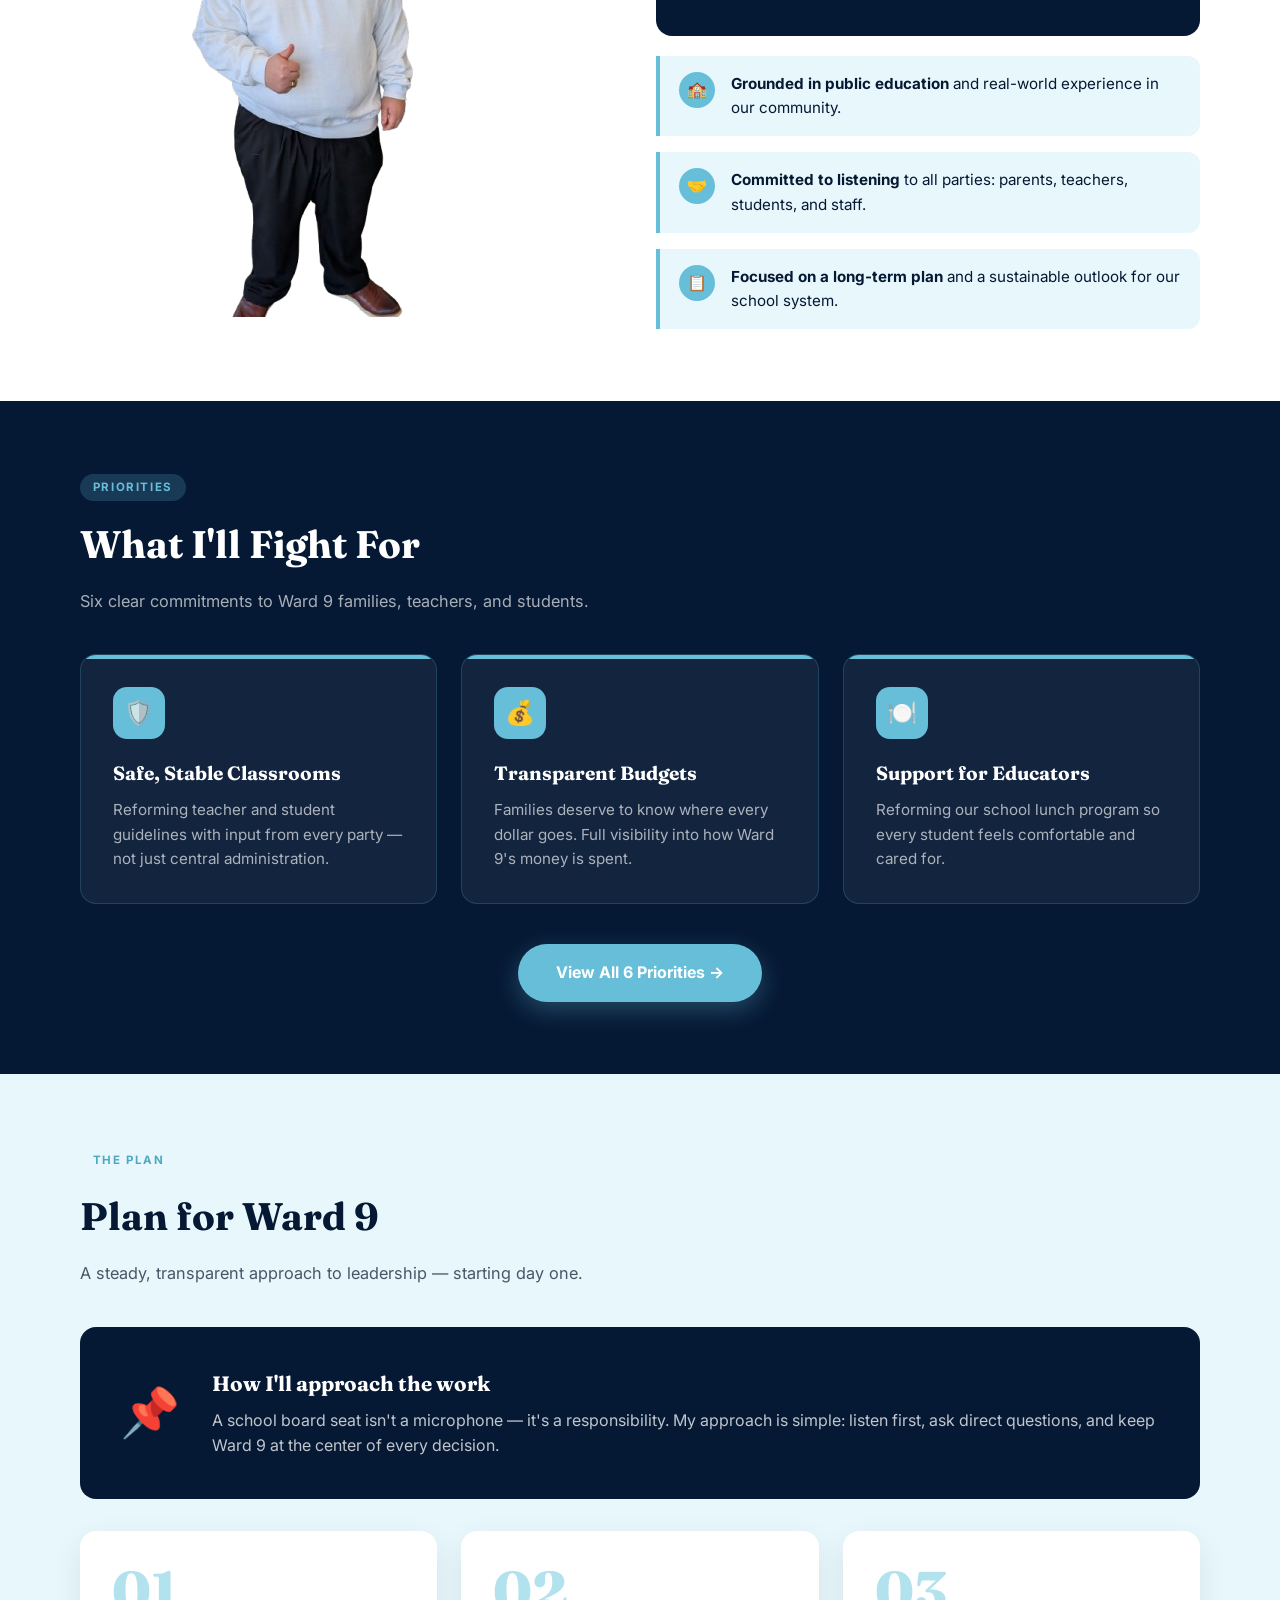
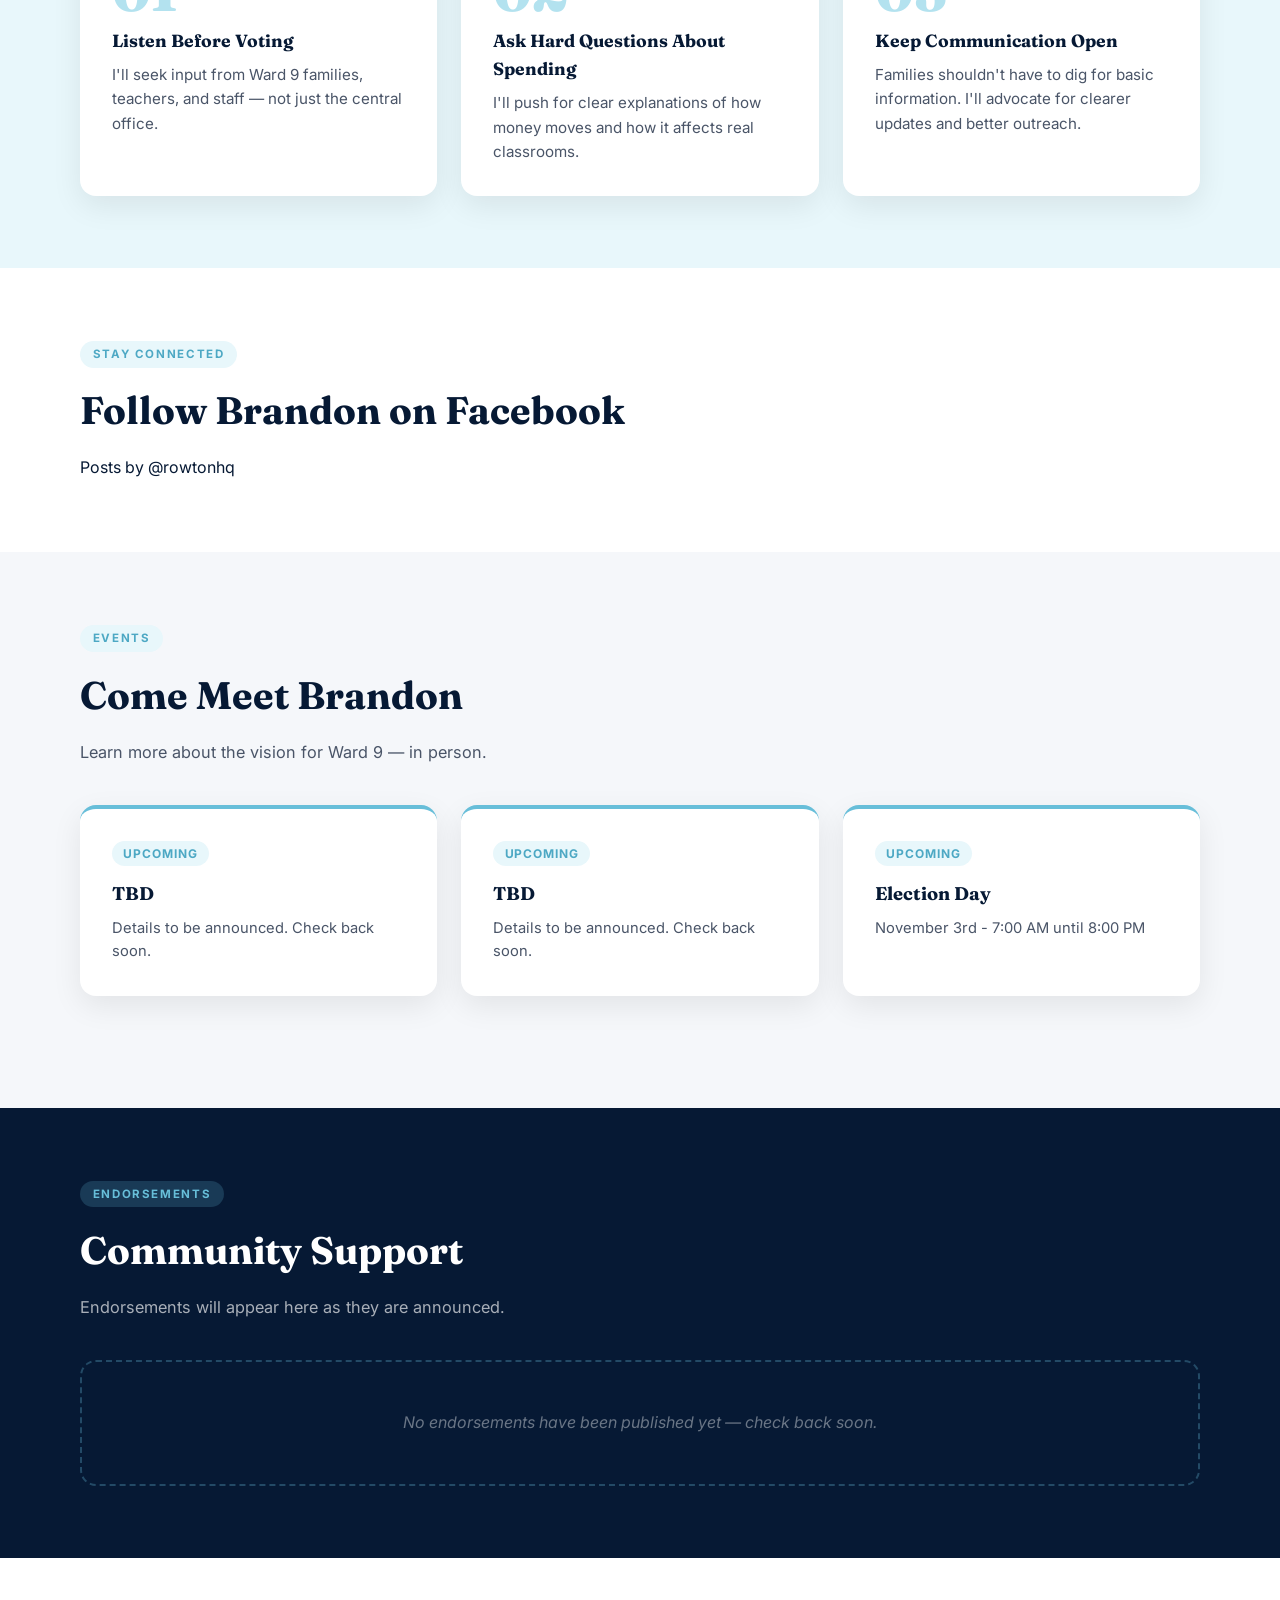
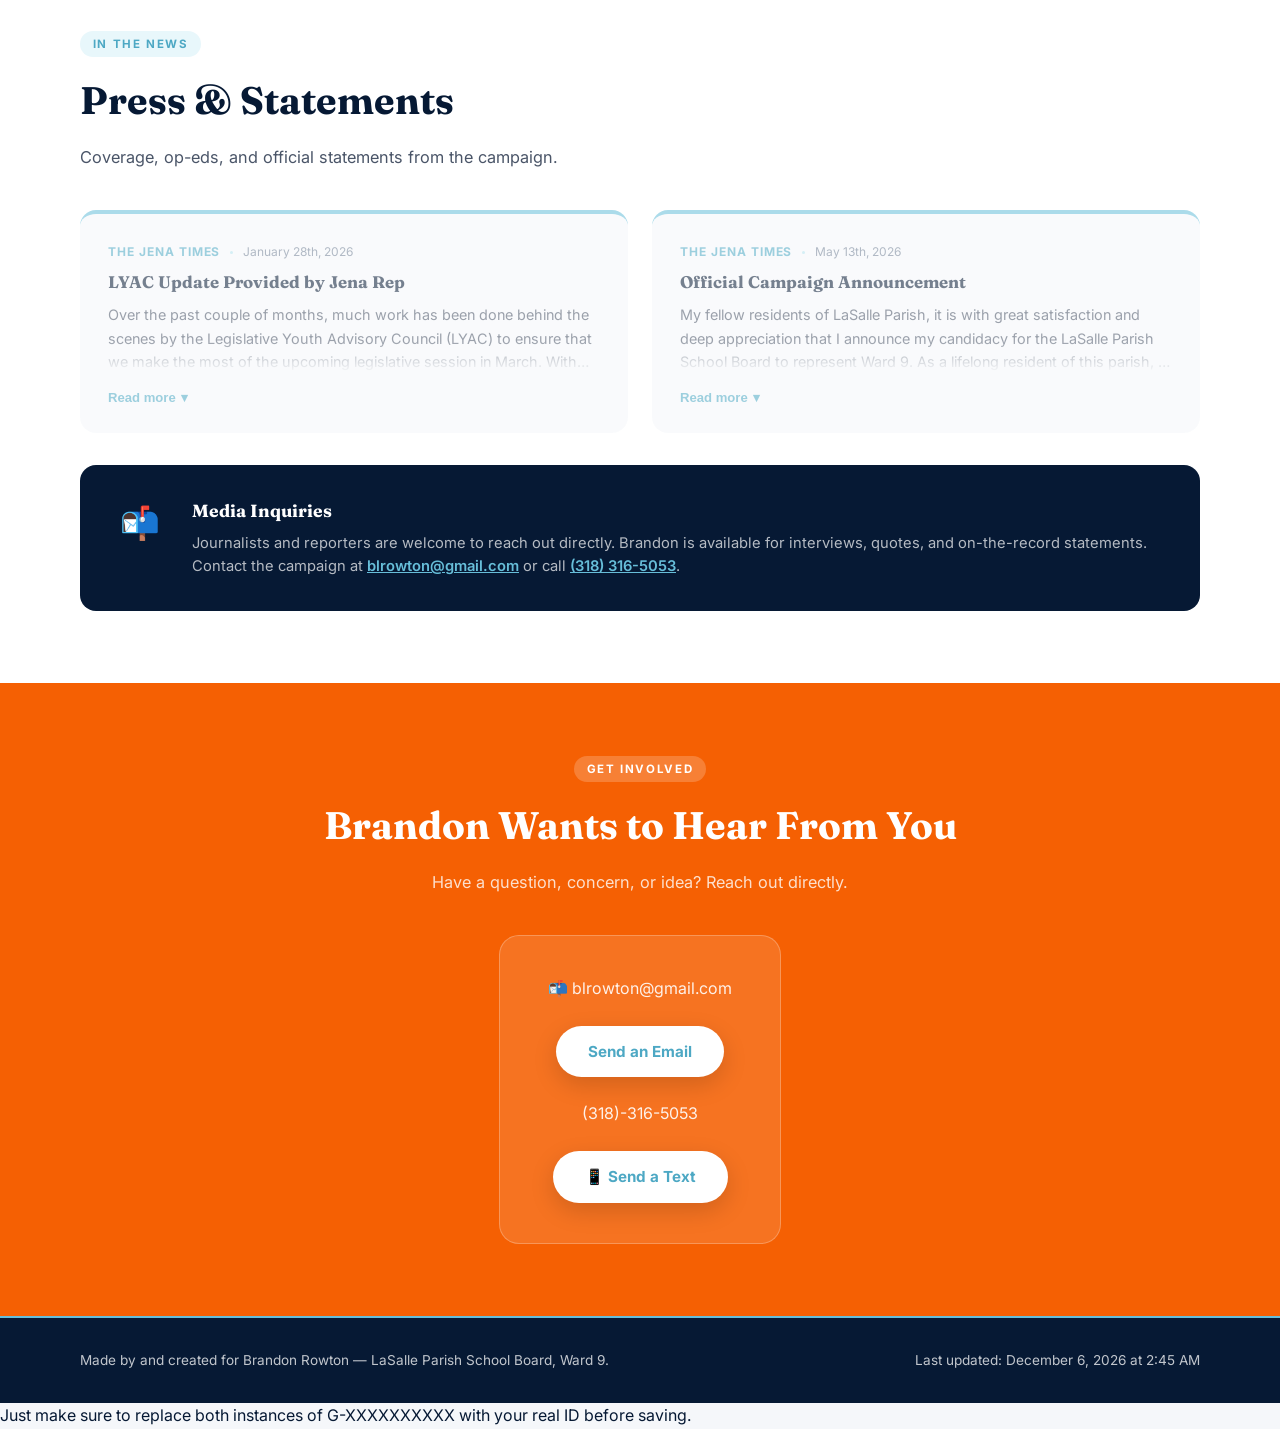
==== commit c349fd63: "Restore and update About section in index.html" ====
--- a/index.html
+++ b/index.html
@@ -225,6 +225,119 @@
   </div>
 </div>
 
+<!-- COUNTDOWN TIMER -->
+<div id="countdown-bar">
+  <div class="countdown-inner">
+    <span class="countdown-label">⏳ Election Day — November 3rd</span>
+    <div class="countdown-blocks">
+      <div class="countdown-block"><span class="countdown-num" id="cd-days">--</span><span class="countdown-unit">Days</span></div>
+      <div class="countdown-sep">:</div>
+      <div class="countdown-block"><span class="countdown-num" id="cd-hours">--</span><span class="countdown-unit">Hours</span></div>
+      <div class="countdown-sep">:</div>
+      <div class="countdown-block"><span class="countdown-num" id="cd-mins">--</span><span class="countdown-unit">Minutes</span></div>
+      <div class="countdown-sep">:</div>
+      <div class="countdown-block"><span class="countdown-num" id="cd-secs">--</span><span class="countdown-unit">Seconds</span></div>
+    </div>
+  </div>
+</div>
+<style>
+  #countdown-bar {
+    background: var(--navy-deep);
+    border-bottom: 3px solid var(--blue);
+    padding: 1rem 1.5rem;
+  }
+  .countdown-inner {
+    max-width: 1120px; margin: auto;
+    display: flex; align-items: center; justify-content: center;
+    gap: 2rem; flex-wrap: wrap;
+  }
+  .countdown-label {
+    color: rgba(255,255,255,0.75);
+    font-size: 0.88rem; font-weight: 600;
+    letter-spacing: 0.06em; text-transform: uppercase;
+  }
+  .countdown-blocks {
+    display: flex; align-items: center; gap: 0.4rem;
+  }
+  .countdown-block {
+    display: flex; flex-direction: column; align-items: center;
+    background: rgba(103,190,217,0.12);
+    border: 1px solid rgba(103,190,217,0.25);
+    border-radius: 10px;
+    padding: 0.45rem 0.9rem;
+    min-width: 64px;
+  }
+  .countdown-num {
+    font-family: "Fraunces", serif;
+    font-size: 1.6rem; font-weight: 800;
+    color: var(--blue); line-height: 1;
+    transition: transform 0.15s ease;
+  }
+  .countdown-num.tick { transform: scale(1.15); }
+  .countdown-unit {
+    font-size: 0.65rem; font-weight: 700;
+    letter-spacing: 0.1em; text-transform: uppercase;
+    color: rgba(255,255,255,0.45); margin-top: 0.2rem;
+  }
+  .countdown-sep {
+    font-family: "Fraunces", serif;
+    font-size: 1.4rem; font-weight: 800;
+    color: rgba(103,190,217,0.4);
+    margin-bottom: 1rem;
+  }
+  #countdown-bar.election-day .countdown-label {
+    color: var(--blue); font-size: 1rem;
+  }
+  @media (max-width: 600px) {
+    .countdown-block { min-width: 52px; padding: 0.4rem 0.6rem; }
+    .countdown-num { font-size: 1.3rem; }
+  }
+</style>
+<script>
+  (function() {
+    const electionDay = new Date('2026-11-03T20:00:00');
+    const ids = { d: 'cd-days', h: 'cd-hours', m: 'cd-mins', s: 'cd-secs' };
+
+    function pad(n) { return String(n).padStart(2, '0'); }
+
+    function tick() {
+      const now = new Date();
+      const diff = electionDay - now;
+
+      if (diff <= 0) {
+        document.getElementById('countdown-bar').classList.add('election-day');
+        document.querySelector('.countdown-label').textContent = '🗳️ Today is Election Day! Polls are open 7AM – 8PM';
+        document.querySelector('.countdown-blocks').style.display = 'none';
+        return;
+      }
+
+      const days  = Math.floor(diff / 86400000);
+      const hours = Math.floor((diff % 86400000) / 3600000);
+      const mins  = Math.floor((diff % 3600000) / 60000);
+      const secs  = Math.floor((diff % 60000) / 1000);
+
+      function update(id, val) {
+        const el = document.getElementById(id);
+        if (el.textContent !== pad(val)) {
+          el.textContent = pad(val);
+          el.classList.remove('tick');
+          void el.offsetWidth;
+          el.classList.add('tick');
+          setTimeout(() => el.classList.remove('tick'), 150);
+        }
+      }
+
+      update(ids.d, days);
+      update(ids.h, hours);
+      update(ids.m, mins);
+      update(ids.s, secs);
+    }
+
+    tick();
+    setInterval(tick, 1000);
+  })();
+</script>
+
 <!-- ABOUT -->
 <section id="about">
   <div class="section-container">
@@ -262,119 +375,6 @@
   </div>
 </section>
 
-<!-- COUNTDOWN TIMER -->
-<div id="countdown-bar">
-  <div class="countdown-inner">
-    <span class="countdown-label">⏳ Election Day — November 3rd</span>
-    <div class="countdown-blocks">
-      <div class="countdown-block"><span class="countdown-num" id="cd-days">--</span><span class="countdown-unit">Days</span></div>
-      <div class="countdown-sep">:</div>
-      <div class="countdown-block"><span class="countdown-num" id="cd-hours">--</span><span class="countdown-unit">Hours</span></div>
-      <div class="countdown-sep">:</div>
-      <div class="countdown-block"><span class="countdown-num" id="cd-mins">--</span><span class="countdown-unit">Minutes</span></div>
-      <div class="countdown-sep">:</div>
-      <div class="countdown-block"><span class="countdown-num" id="cd-secs">--</span><span class="countdown-unit">Seconds</span></div>
-    </div>
-  </div>
-</div>
-<style>
-  #countdown-bar {
-    background: var(--navy-deep);
-    border-bottom: 3px solid var(--blue);
-    padding: 1rem 1.5rem;
-  }
-  .countdown-inner {
-    max-width: 1120px; margin: auto;
-    display: flex; align-items: center; justify-content: center;
-    gap: 2rem; flex-wrap: wrap;
-  }
-  .countdown-label {
-    color: rgba(255,255,255,0.75);
-    font-size: 0.88rem; font-weight: 600;
-    letter-spacing: 0.06em; text-transform: uppercase;
-  }
-  .countdown-blocks {
-    display: flex; align-items: center; gap: 0.4rem;
-  }
-  .countdown-block {
-    display: flex; flex-direction: column; align-items: center;
-    background: rgba(103,190,217,0.12);
-    border: 1px solid rgba(103,190,217,0.25);
-    border-radius: 10px;
-    padding: 0.45rem 0.9rem;
-    min-width: 64px;
-  }
-  .countdown-num {
-    font-family: "Fraunces", serif;
-    font-size: 1.6rem; font-weight: 800;
-    color: var(--blue); line-height: 1;
-    transition: transform 0.15s ease;
-  }
-  .countdown-num.tick { transform: scale(1.15); }
-  .countdown-unit {
-    font-size: 0.65rem; font-weight: 700;
-    letter-spacing: 0.1em; text-transform: uppercase;
-    color: rgba(255,255,255,0.45); margin-top: 0.2rem;
-  }
-  .countdown-sep {
-    font-family: "Fraunces", serif;
-    font-size: 1.4rem; font-weight: 800;
-    color: rgba(103,190,217,0.4);
-    margin-bottom: 1rem;
-  }
-  #countdown-bar.election-day .countdown-label {
-    color: var(--blue); font-size: 1rem;
-  }
-  @media (max-width: 600px) {
-    .countdown-block { min-width: 52px; padding: 0.4rem 0.6rem; }
-    .countdown-num { font-size: 1.3rem; }
-  }
-</style>
-<script>
-  (function() {
-    const electionDay = new Date('2026-11-03T20:00:00');
-    const ids = { d: 'cd-days', h: 'cd-hours', m: 'cd-mins', s: 'cd-secs' };
-
-    function pad(n) { return String(n).padStart(2, '0'); }
-
-    function tick() {
-      const now = new Date();
-      const diff = electionDay - now;
-
-      if (diff <= 0) {
-        document.getElementById('countdown-bar').classList.add('election-day');
-        document.querySelector('.countdown-label').textContent = '🗳️ Today is Election Day! Polls are open 7AM – 8PM';
-        document.querySelector('.countdown-blocks').style.display = 'none';
-        return;
-      }
-
-      const days  = Math.floor(diff / 86400000);
-      const hours = Math.floor((diff % 86400000) / 3600000);
-      const mins  = Math.floor((diff % 3600000) / 60000);
-      const secs  = Math.floor((diff % 60000) / 1000);
-
-      function update(id, val) {
-        const el = document.getElementById(id);
-        if (el.textContent !== pad(val)) {
-          el.textContent = pad(val);
-          el.classList.remove('tick');
-          void el.offsetWidth;
-          el.classList.add('tick');
-          setTimeout(() => el.classList.remove('tick'), 150);
-        }
-      }
-
-      update(ids.d, days);
-      update(ids.h, hours);
-      update(ids.m, mins);
-      update(ids.s, secs);
-    }
-
-    tick();
-    setInterval(tick, 1000);
-  })();
-</script>
-
 <!-- PRIORITIES PREVIEW (replaces old #priorities anchor section) -->
 <section id="priorities-preview">
   <div class="section-container">
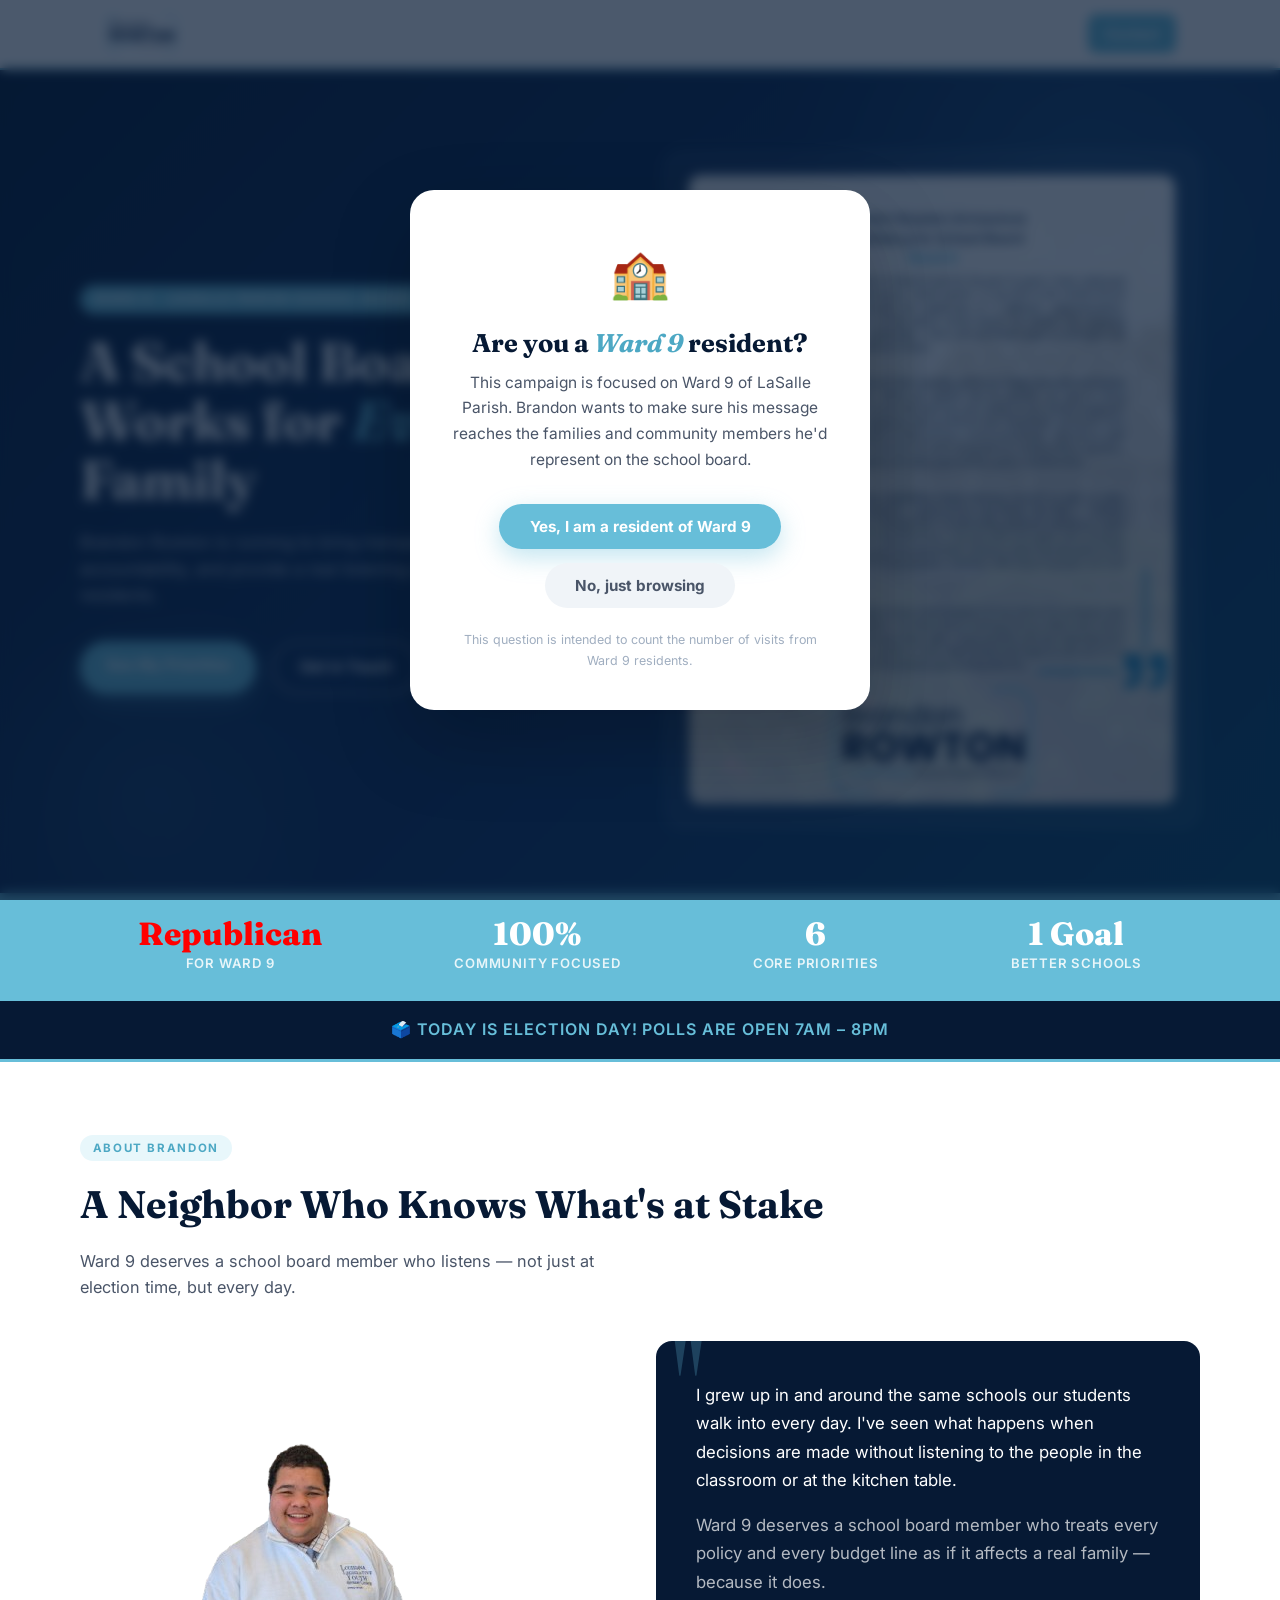
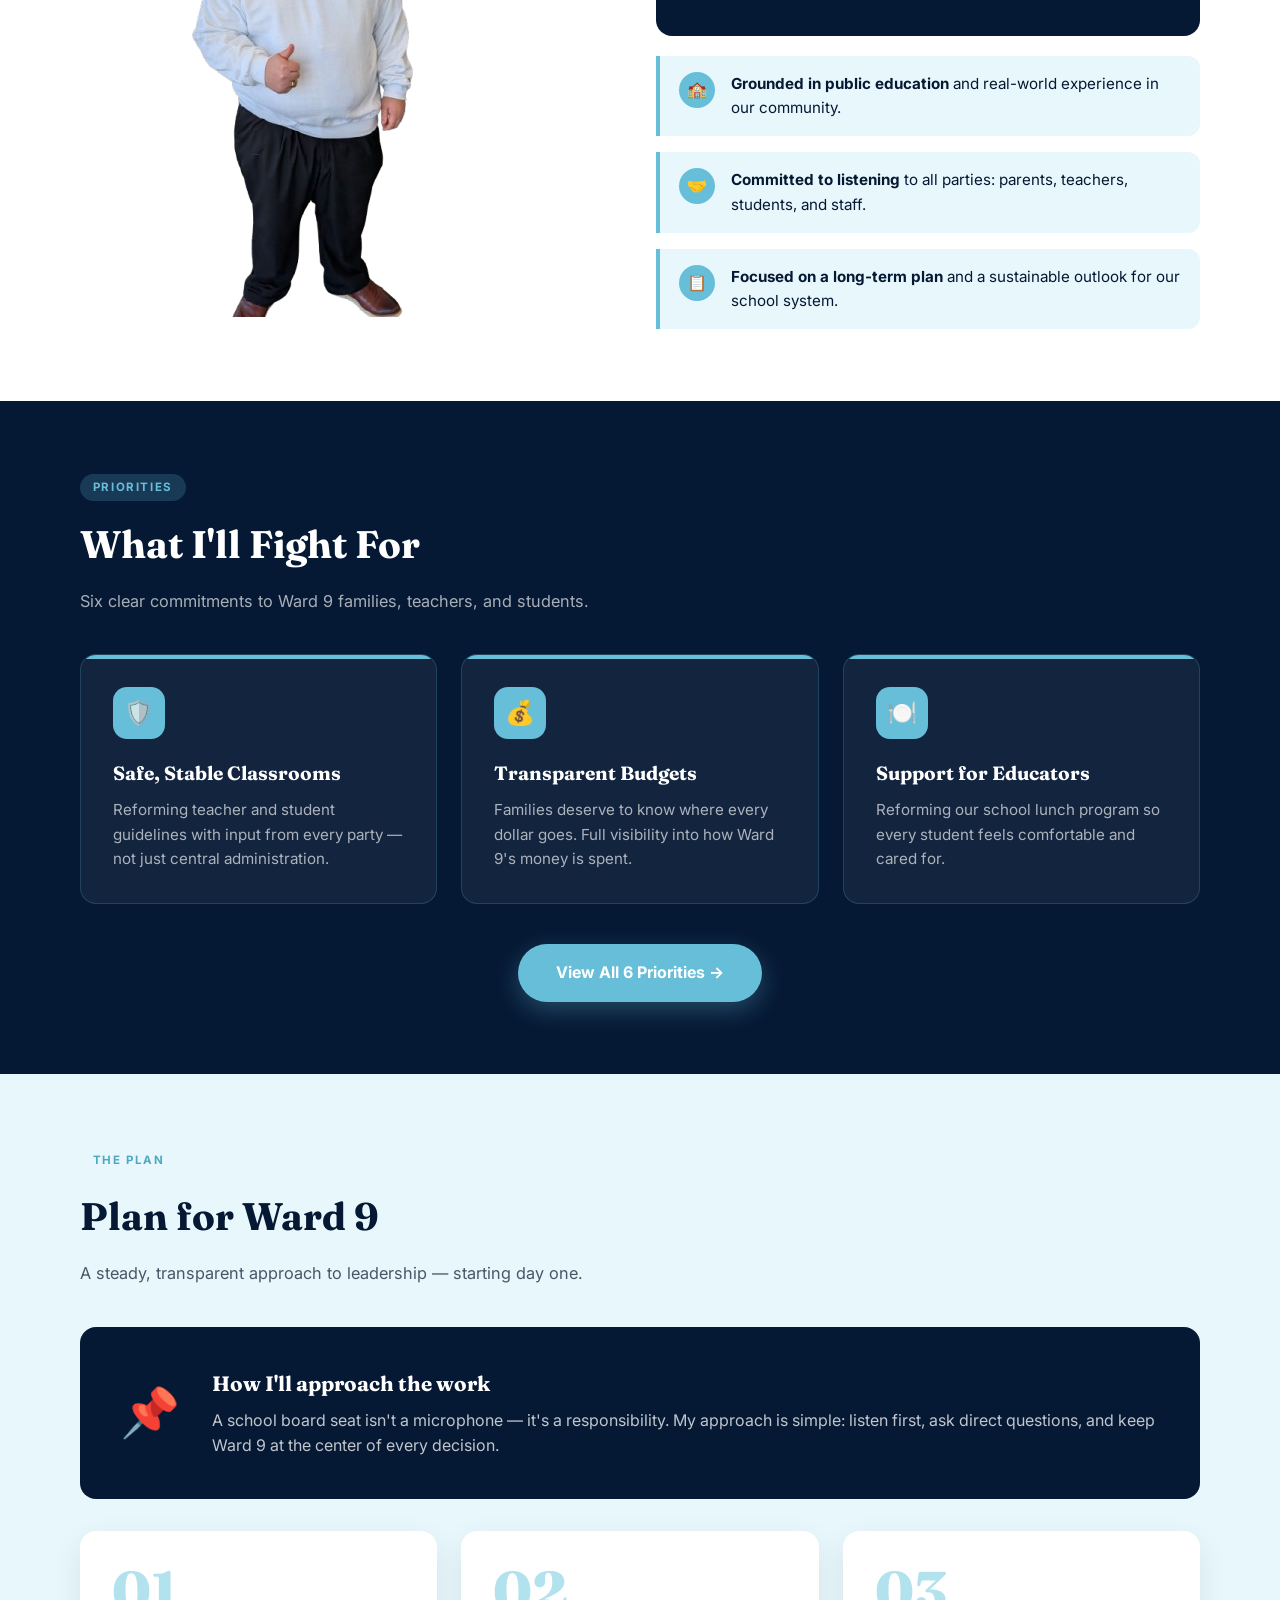
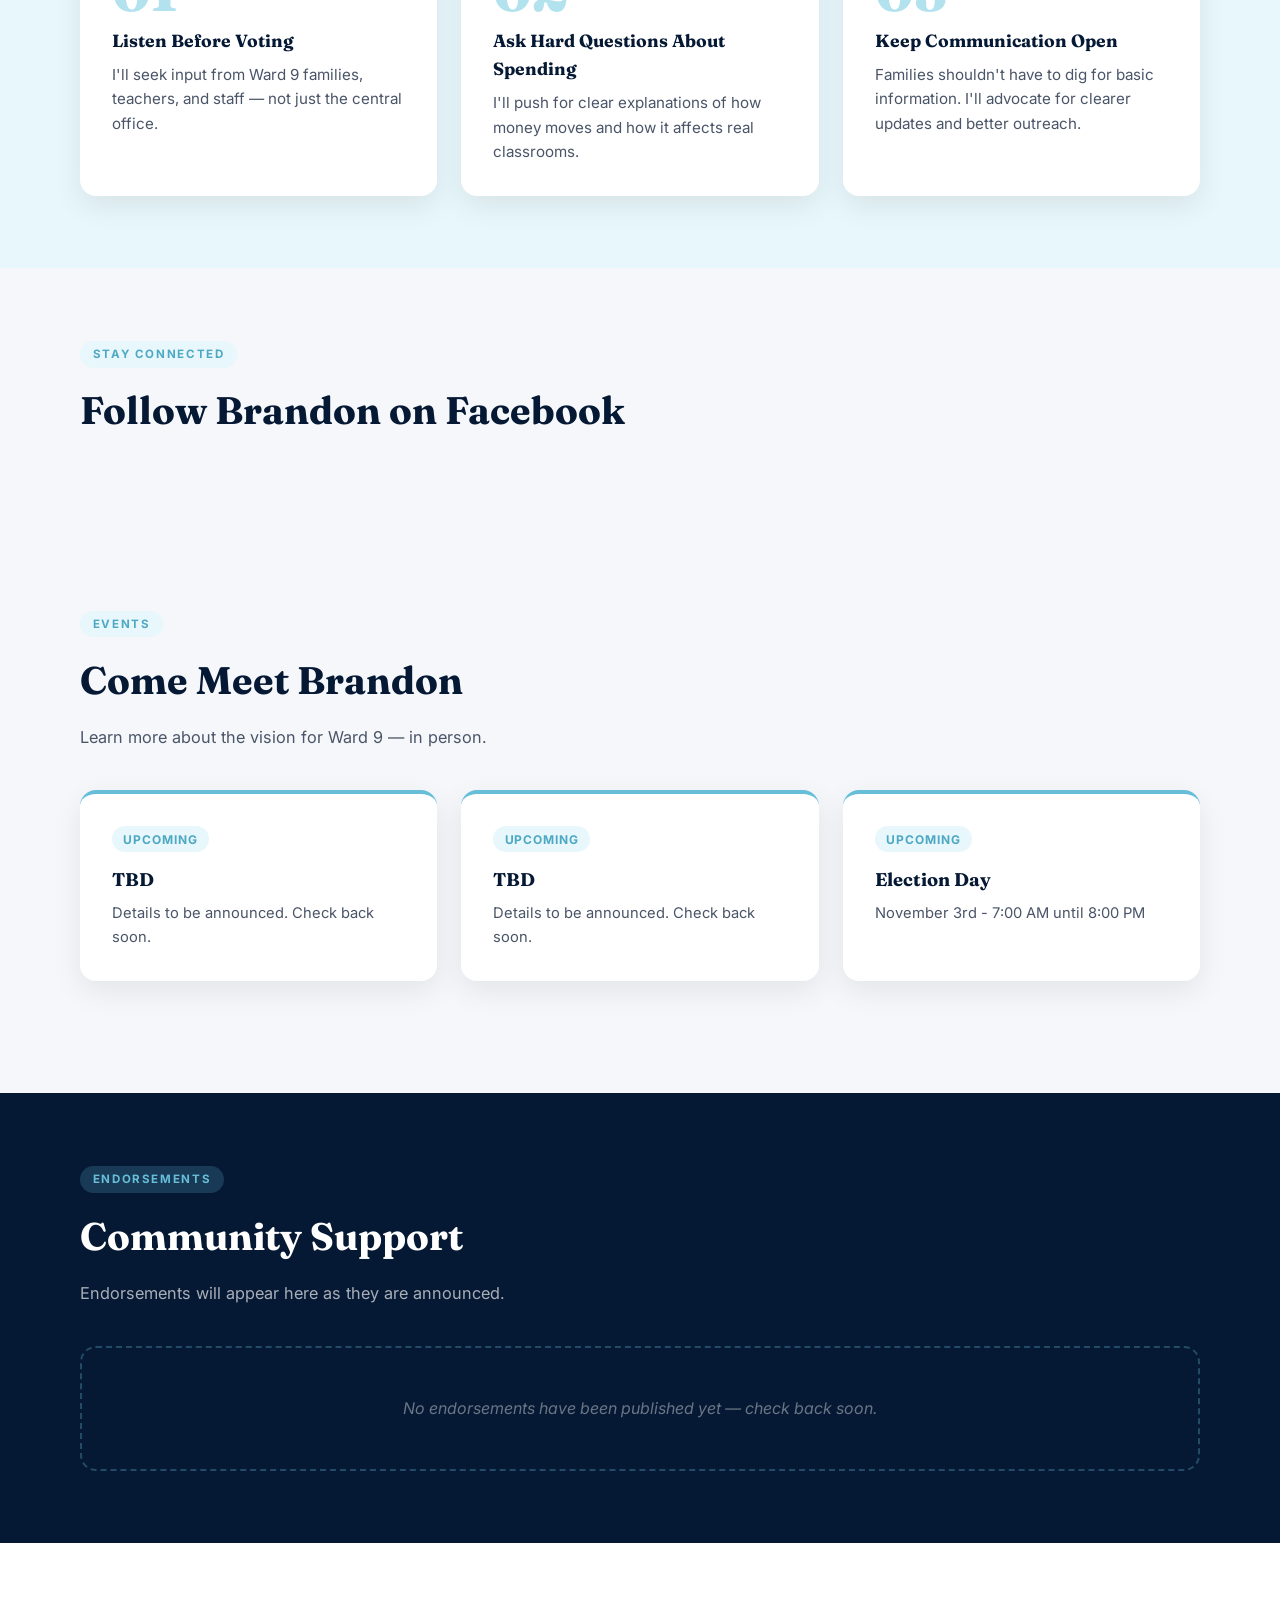
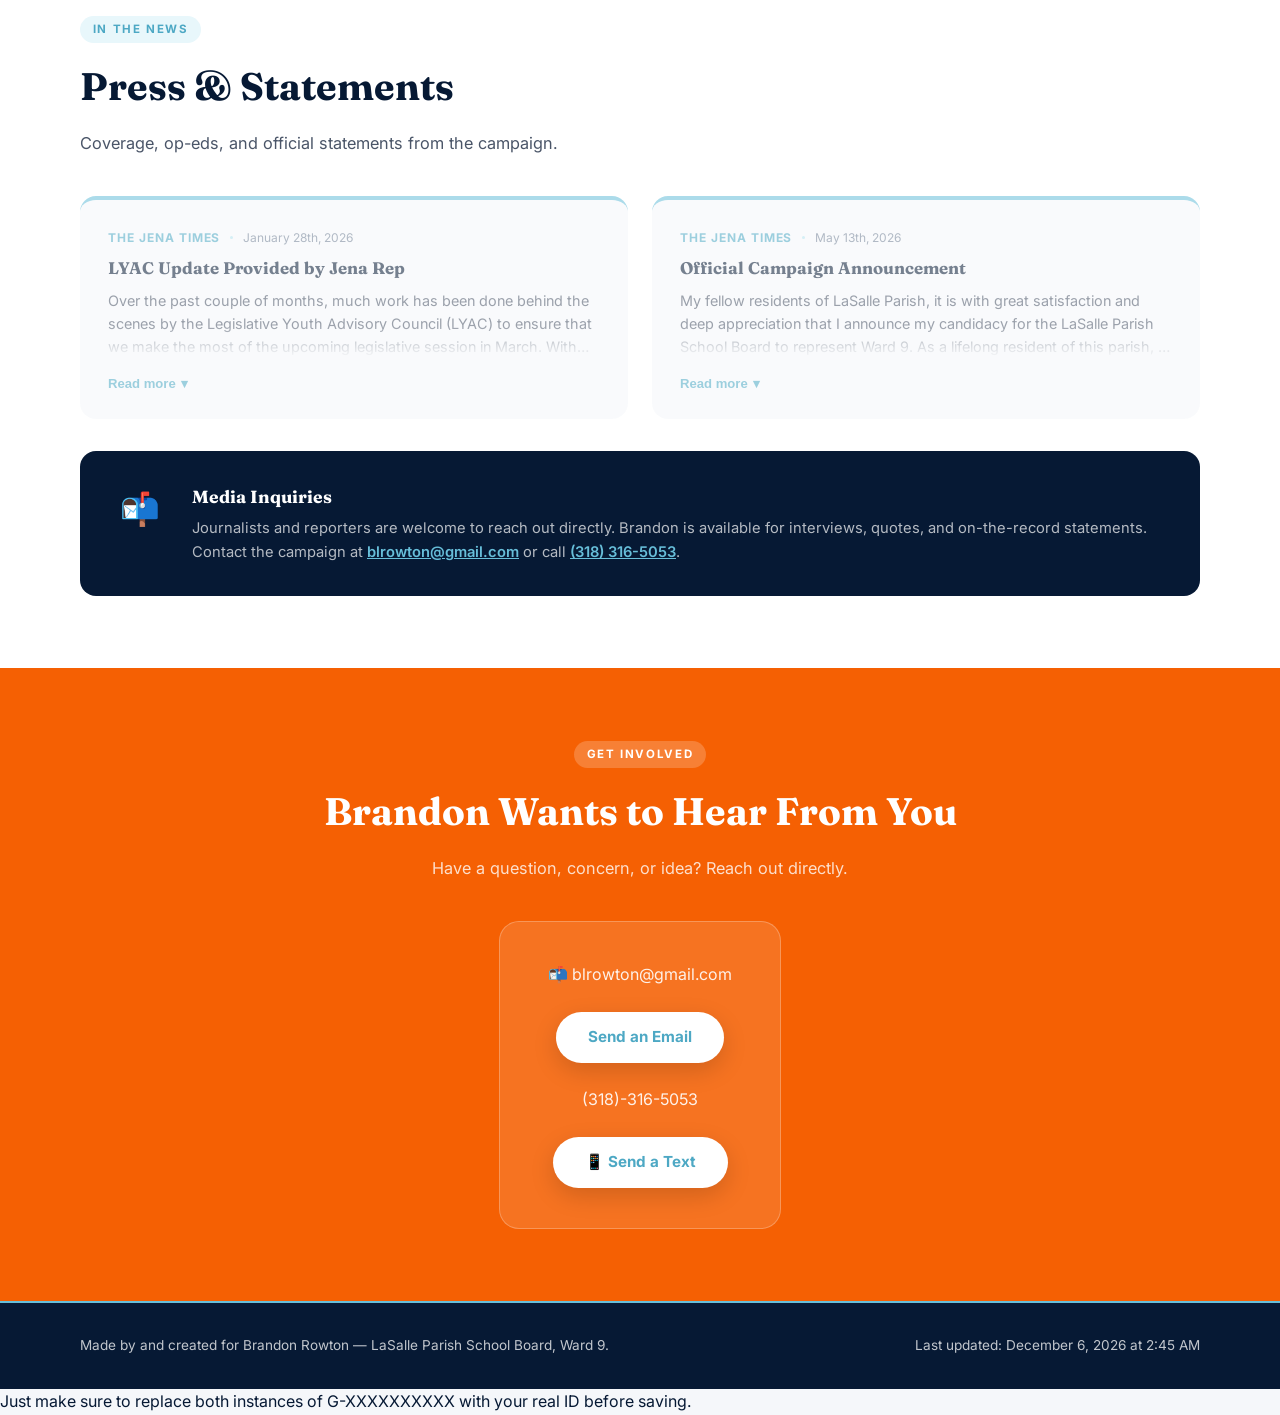
==== commit 28074f77: "Replace Twitter section with Facebook integration" ====
--- a/index.html
+++ b/index.html
@@ -436,12 +436,23 @@
   </div>
 </section>
 
-<section id="twitter">
+<section id="facebook">
   <div class="section-container">
     <span class="section-label">Stay Connected</span>
     <h2 class="section-title">Follow Brandon on Facebook</h2>
-    <a class="twitter-timeline" data-width="480" data-height="500" href="https://facebook.com/rowtonhq">Posts by @rowtonhq</a>
-    <script async src="https://platform.twitter.com/widgets.js" charset="utf-8"></script>
+    <div style="display: flex; justify-content: center; margin-top: 1.5rem;">
+      <div
+        class="fb-page"
+        data-href="https://www.facebook.com/rowtonhq"
+        data-tabs="timeline"
+        data-width="500"
+        data-height="600"
+        data-small-header="false"
+        data-adapt-container-width="true"
+        data-hide-cover="false"
+        data-show-facepile="true">
+      </div>
+    </div>
   </div>
 </section>
 
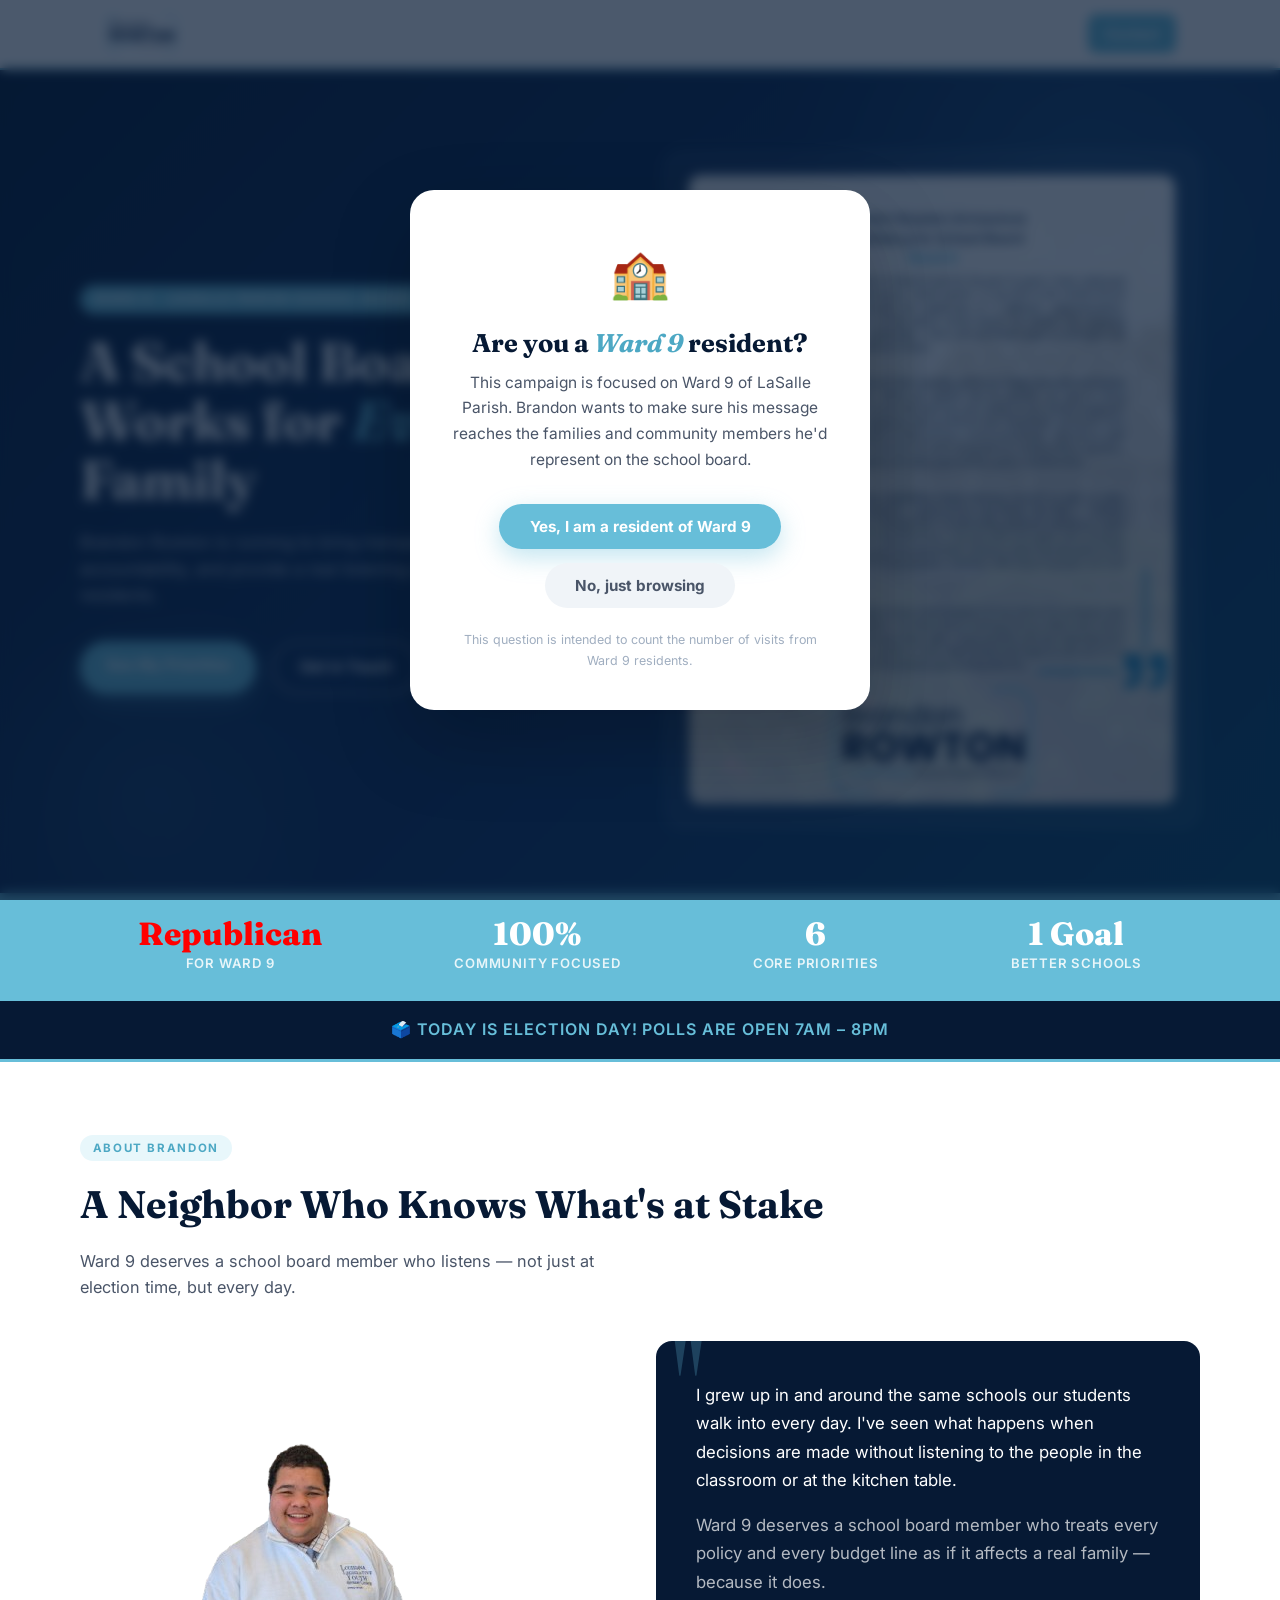
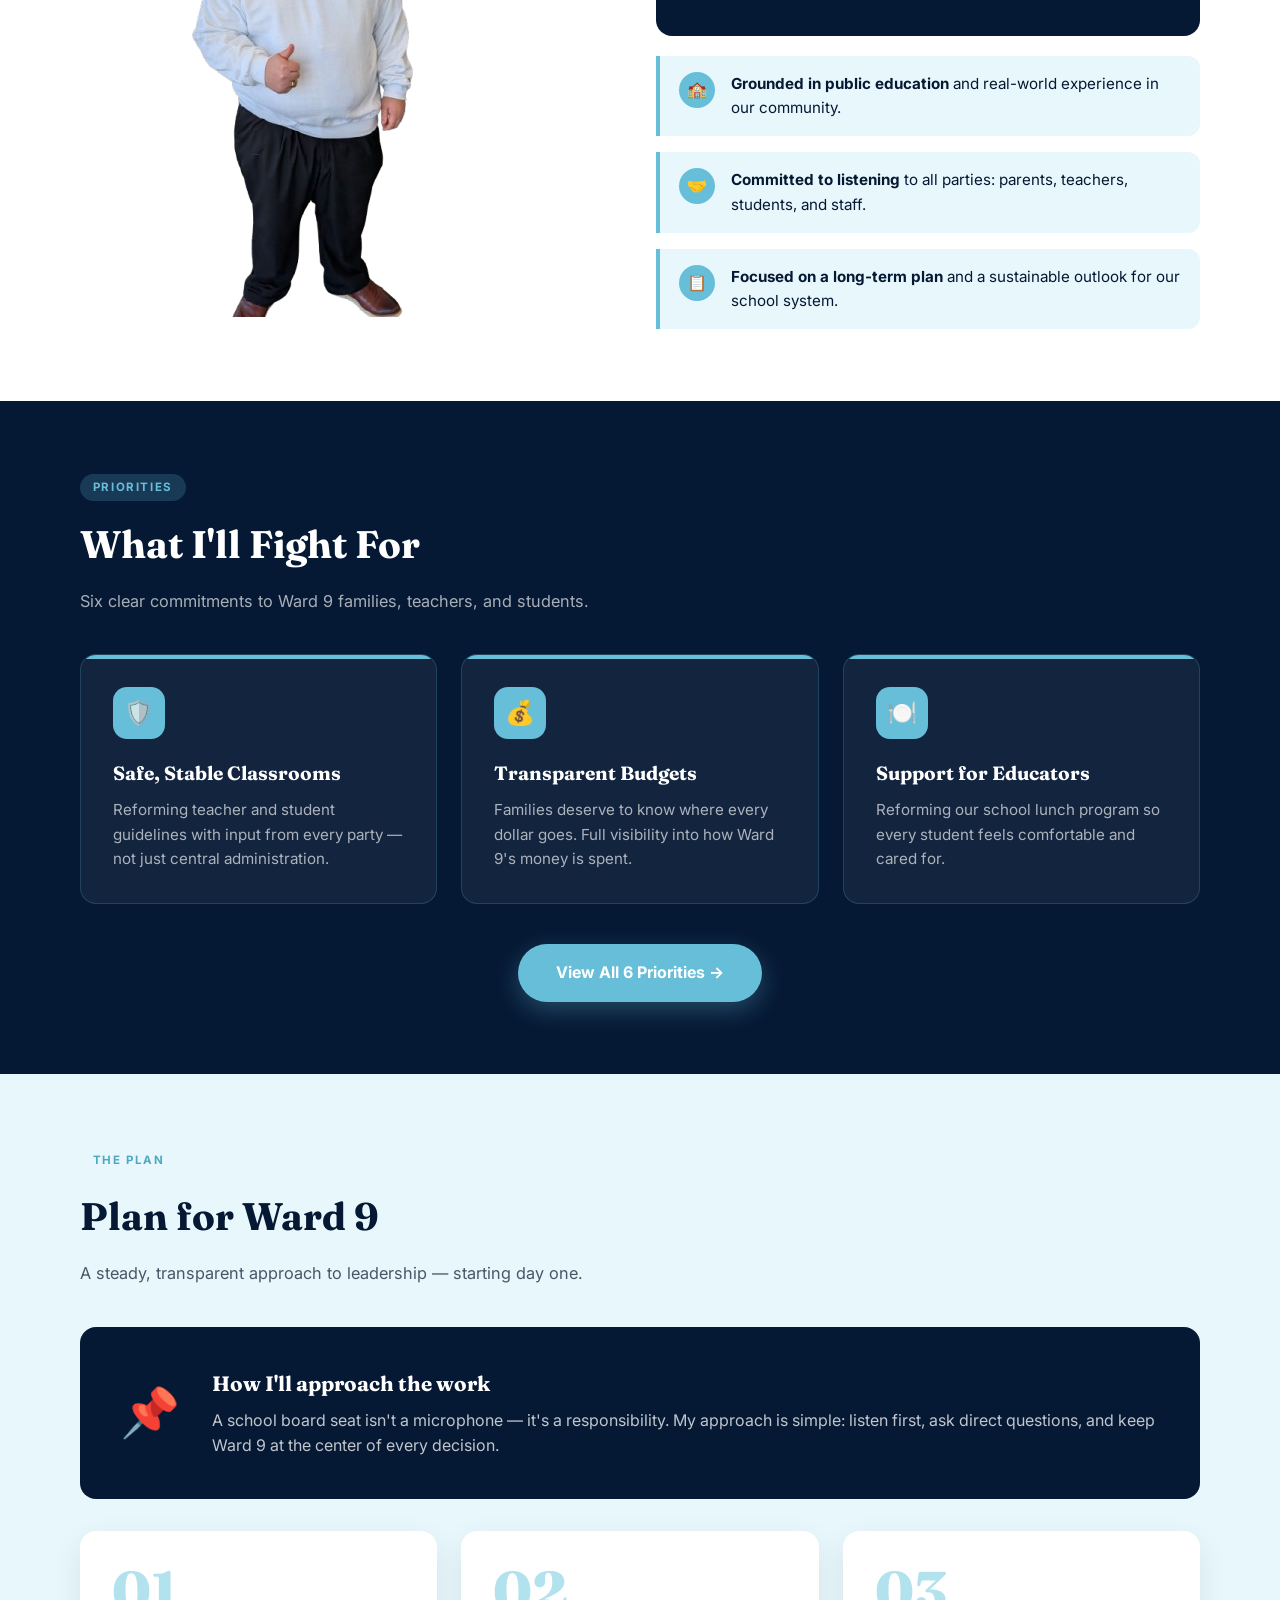
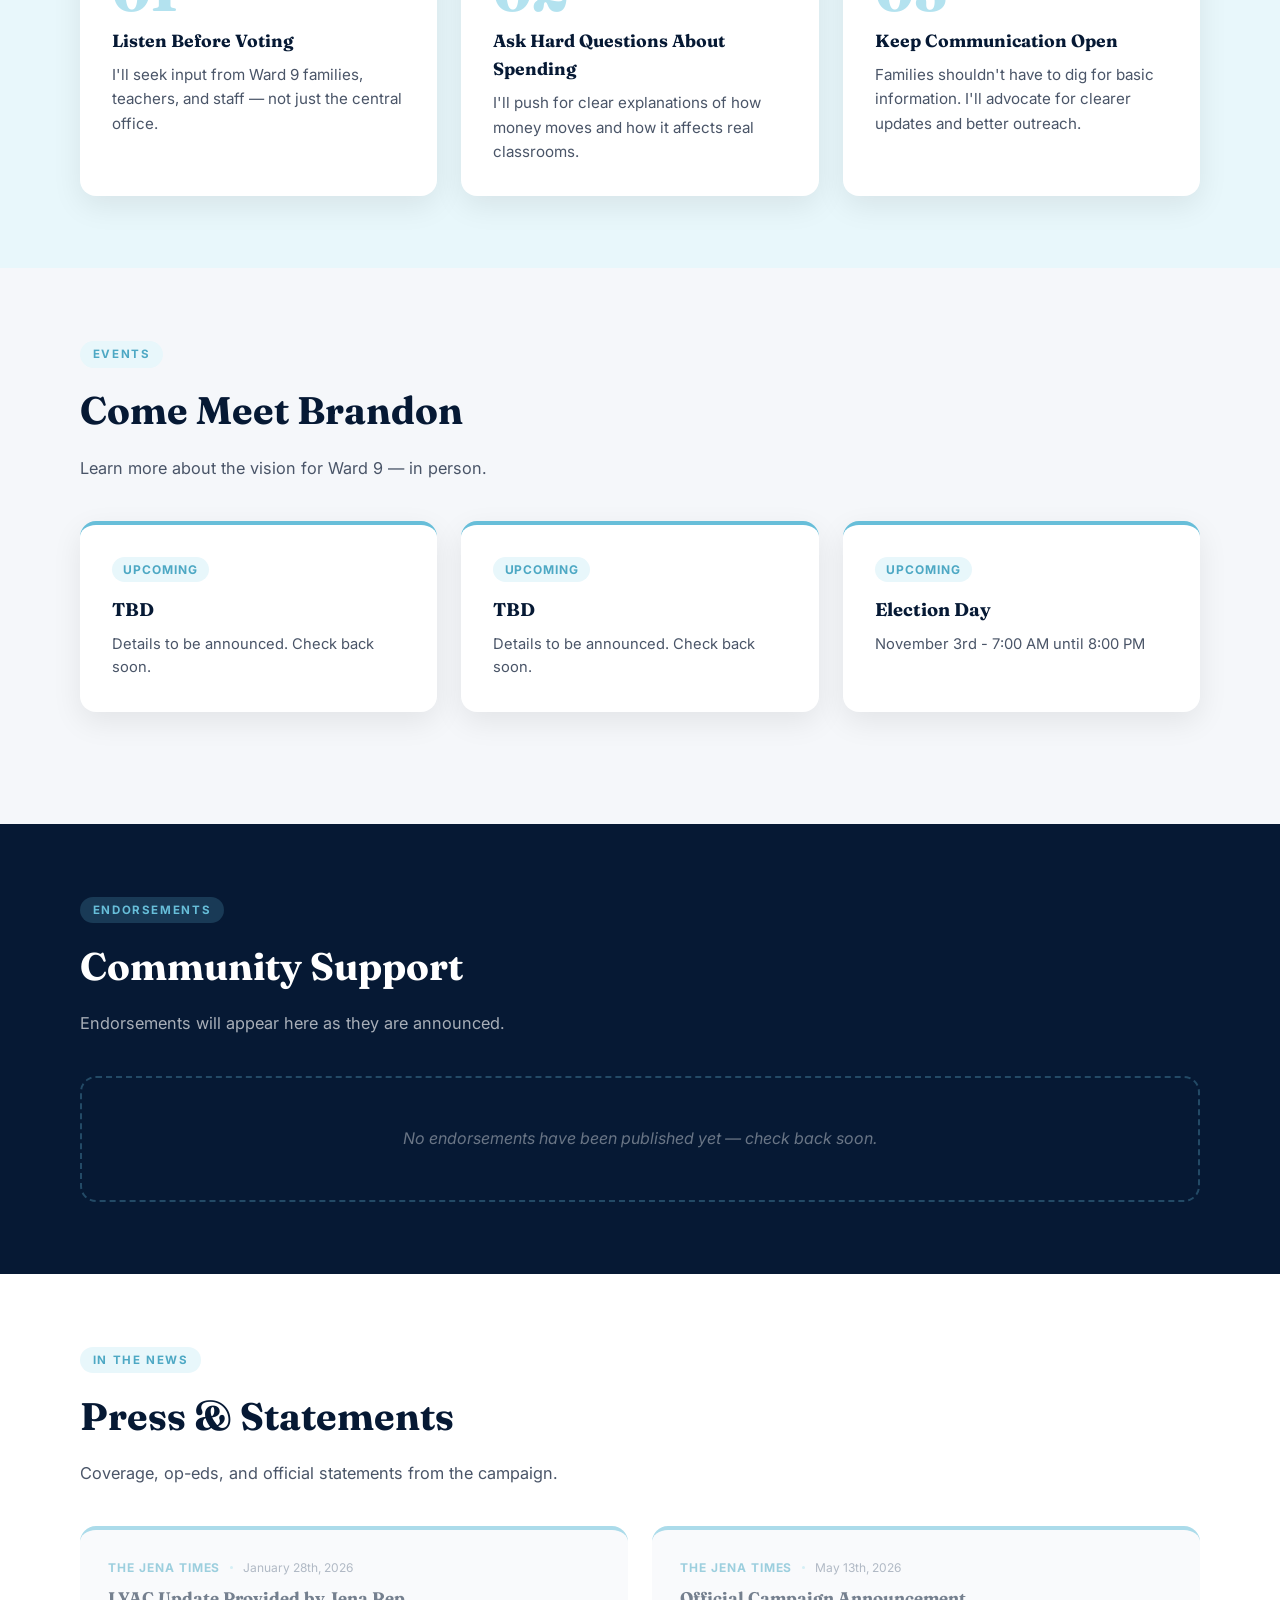
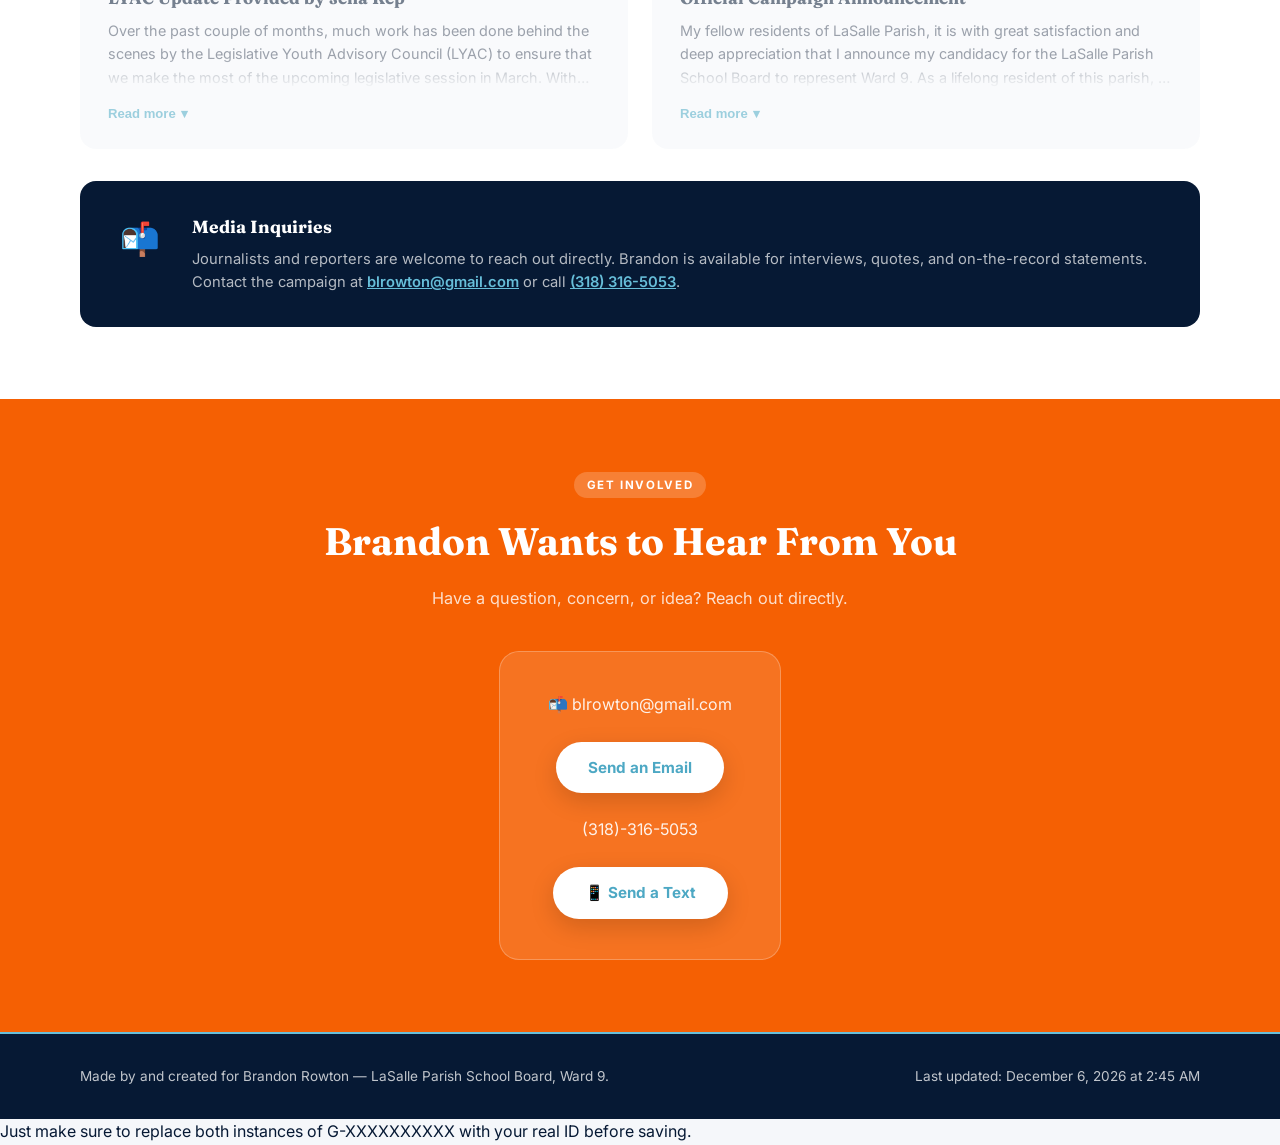
==== commit dd006659: "Delete Facebook section from index.html Removed Facebook section for social media links." ====
--- a/index.html
+++ b/index.html
@@ -436,26 +436,6 @@
   </div>
 </section>
 
-<section id="facebook">
-  <div class="section-container">
-    <span class="section-label">Stay Connected</span>
-    <h2 class="section-title">Follow Brandon on Facebook</h2>
-    <div style="display: flex; justify-content: center; margin-top: 1.5rem;">
-      <div
-        class="fb-page"
-        data-href="https://www.facebook.com/rowtonhq"
-        data-tabs="timeline"
-        data-width="500"
-        data-height="600"
-        data-small-header="false"
-        data-adapt-container-width="true"
-        data-hide-cover="false"
-        data-show-facepile="true">
-      </div>
-    </div>
-  </div>
-</section>
-
 <section id="events">
   <div class="section-container">
     <span class="section-label">Events</span>
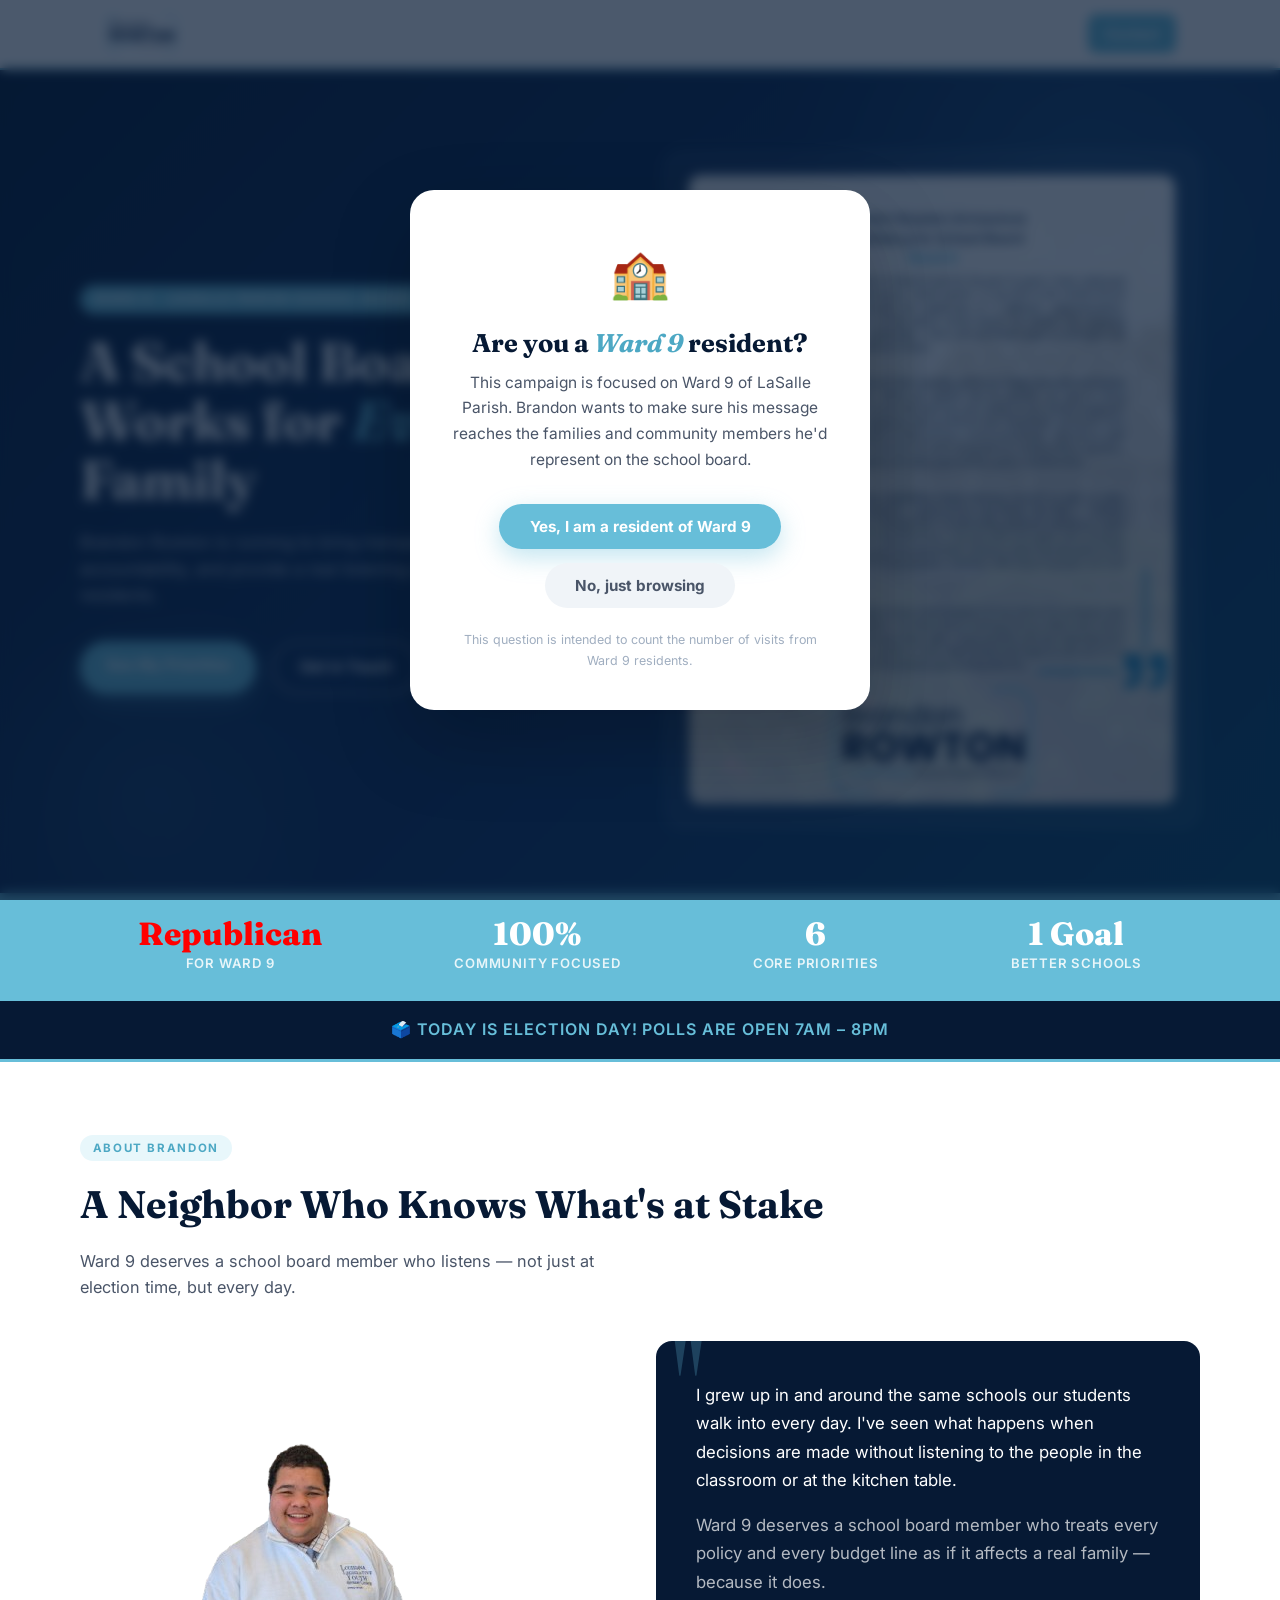
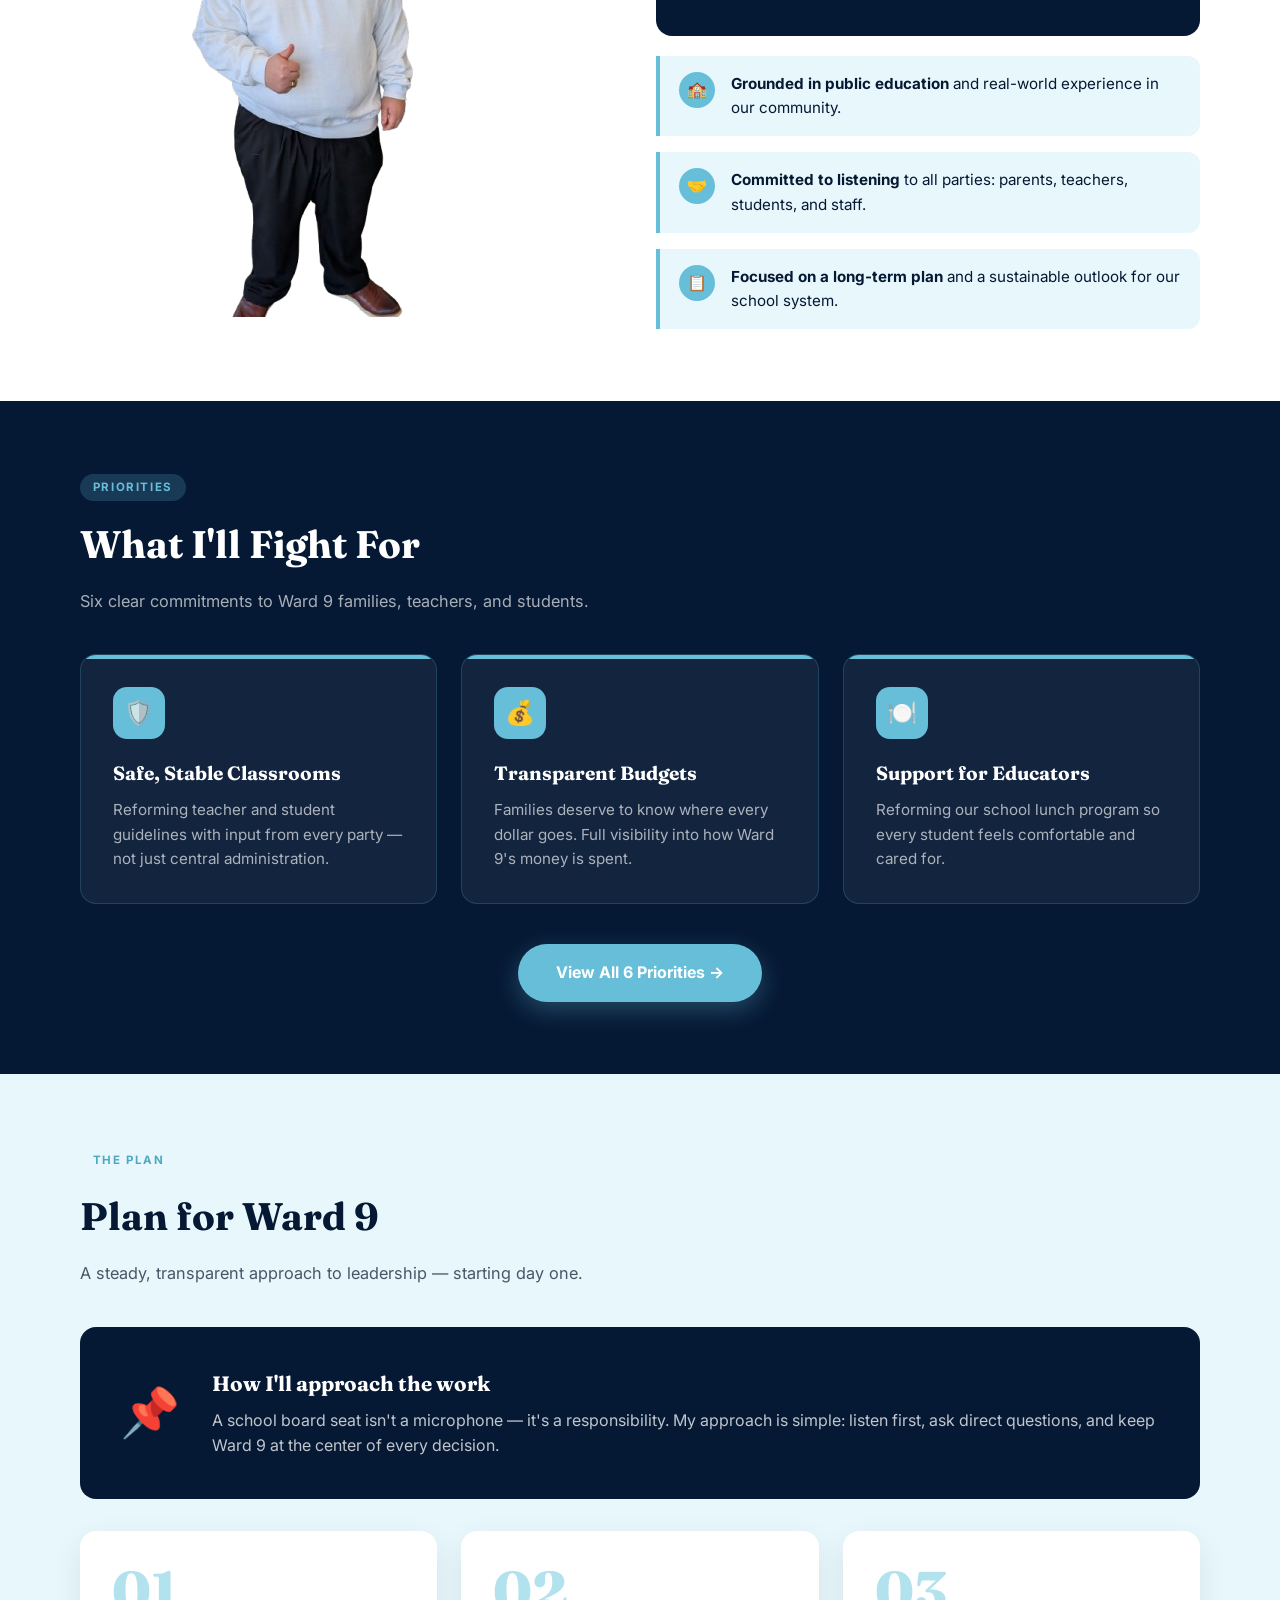
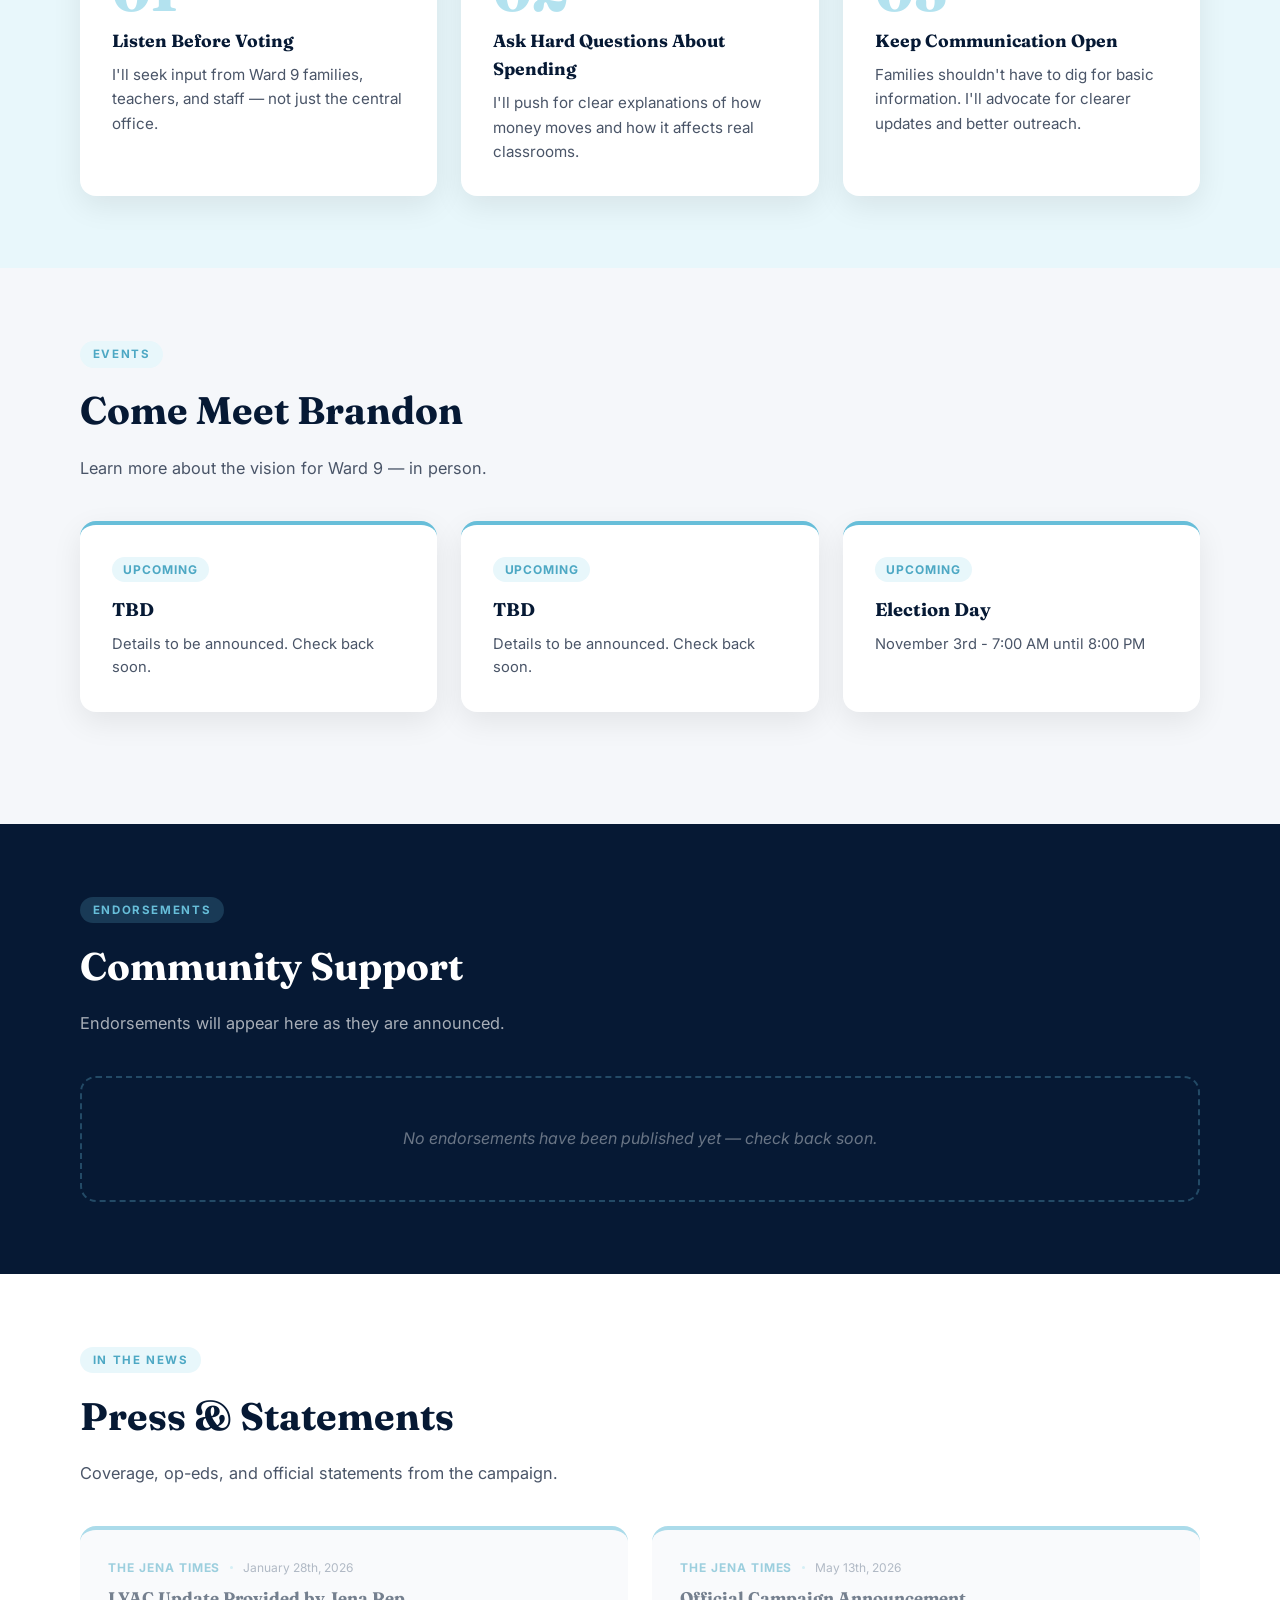
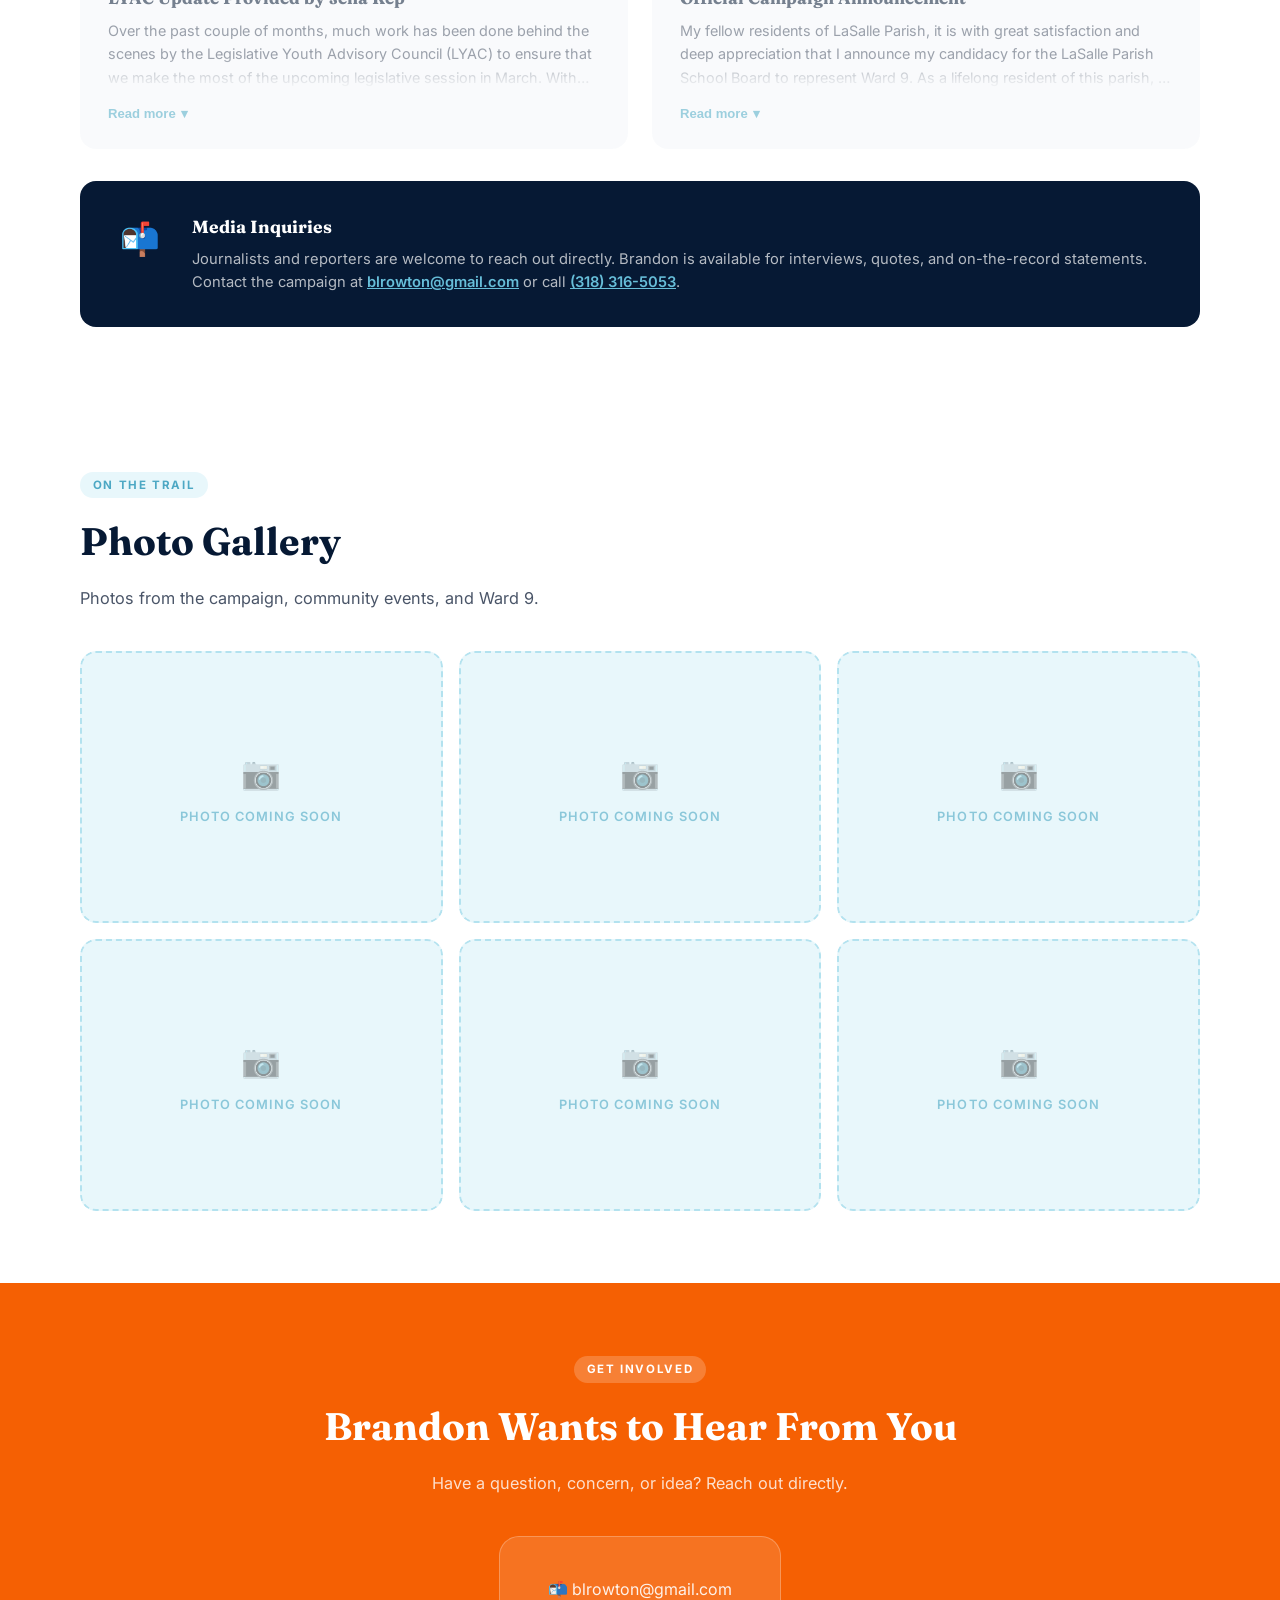
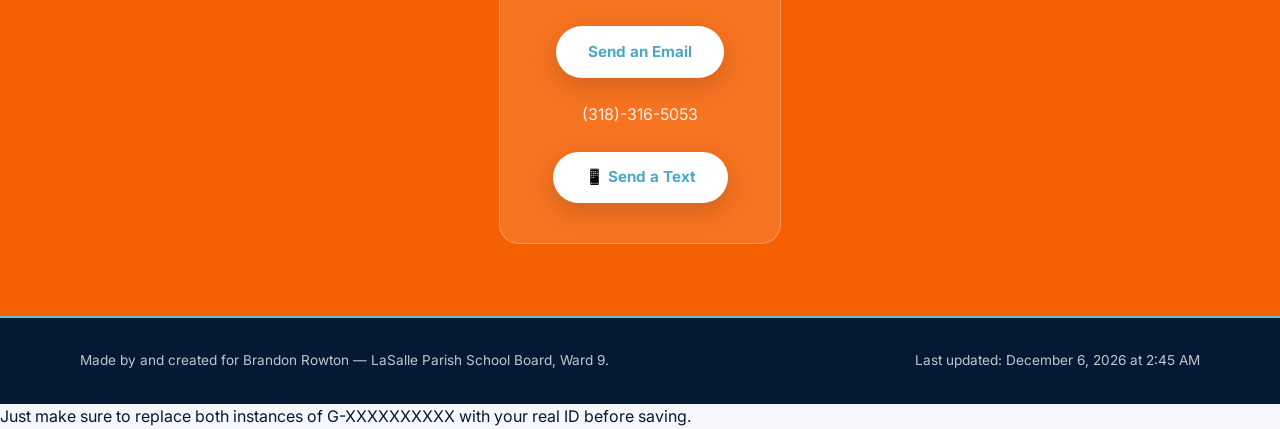
==== commit 6f5a5ad5: "Implement photo gallery with lightbox feature Added a photo gallery section with placeholders and li" ====
--- a/index.html
+++ b/index.html
@@ -515,6 +515,169 @@
   </div>
 </section>
 
+<section id="gallery">
+  <div class="section-container">
+    <span class="section-label">On the Trail</span>
+    <h2 class="section-title">Photo Gallery</h2>
+    <p class="section-subtitle">Photos from the campaign, community events, and Ward 9.</p>
+
+    <div class="gallery-grid">
+
+      <!-- PLACEHOLDER SLOTS — replace src="" with your image path and remove the placeholder-slot class -->
+      <div class="gallery-item placeholder-slot">
+        <div class="gallery-placeholder">
+          <span class="gallery-placeholder-icon">📷</span>
+          <span class="gallery-placeholder-text">Photo coming soon</span>
+        </div>
+      </div>
+
+      <div class="gallery-item placeholder-slot">
+        <div class="gallery-placeholder">
+          <span class="gallery-placeholder-icon">📷</span>
+          <span class="gallery-placeholder-text">Photo coming soon</span>
+        </div>
+      </div>
+
+      <div class="gallery-item placeholder-slot">
+        <div class="gallery-placeholder">
+          <span class="gallery-placeholder-icon">📷</span>
+          <span class="gallery-placeholder-text">Photo coming soon</span>
+        </div>
+      </div>
+
+      <div class="gallery-item placeholder-slot">
+        <div class="gallery-placeholder">
+          <span class="gallery-placeholder-icon">📷</span>
+          <span class="gallery-placeholder-text">Photo coming soon</span>
+        </div>
+      </div>
+
+      <div class="gallery-item placeholder-slot">
+        <div class="gallery-placeholder">
+          <span class="gallery-placeholder-icon">📷</span>
+          <span class="gallery-placeholder-text">Photo coming soon</span>
+        </div>
+      </div>
+
+      <div class="gallery-item placeholder-slot">
+        <div class="gallery-placeholder">
+          <span class="gallery-placeholder-icon">📷</span>
+          <span class="gallery-placeholder-text">Photo coming soon</span>
+        </div>
+      </div>
+
+    </div>
+  </div>
+</section>
+
+<style>
+  #gallery { background: #fff; }
+  .gallery-grid {
+    display: grid;
+    grid-template-columns: repeat(3, 1fr);
+    gap: 1rem;
+  }
+  @media (max-width: 768px) { .gallery-grid { grid-template-columns: repeat(2, 1fr); } }
+  @media (max-width: 480px) { .gallery-grid { grid-template-columns: 1fr; } }
+
+  .gallery-item {
+    border-radius: var(--radius);
+    overflow: hidden;
+    aspect-ratio: 4/3;
+    cursor: pointer;
+    position: relative;
+  }
+  .gallery-item img {
+    width: 100%; height: 100%;
+    object-fit: cover;
+    transition: transform 0.3s ease;
+    display: block;
+  }
+  .gallery-item:not(.placeholder-slot):hover img { transform: scale(1.05); }
+  .gallery-item:not(.placeholder-slot)::after {
+    content: '🔍';
+    position: absolute; inset: 0;
+    background: rgba(6,25,52,0.45);
+    display: flex; align-items: center; justify-content: center;
+    font-size: 1.8rem;
+    opacity: 0; transition: opacity 0.25s ease;
+  }
+  .gallery-item:not(.placeholder-slot):hover::after { opacity: 1; }
+
+  .gallery-placeholder {
+    width: 100%; height: 100%;
+    background: var(--blue-pale);
+    border: 2px dashed var(--blue-mid);
+    border-radius: var(--radius);
+    display: flex; flex-direction: column;
+    align-items: center; justify-content: center;
+    gap: 0.5rem;
+  }
+  .gallery-placeholder-icon { font-size: 2rem; opacity: 0.4; }
+  .gallery-placeholder-text {
+    font-size: 0.8rem; font-weight: 600;
+    color: var(--blue-dark); opacity: 0.6;
+    text-transform: uppercase; letter-spacing: 0.08em;
+  }
+
+  /* LIGHTBOX */
+  #gallery-lightbox {
+    position: fixed; inset: 0; z-index: 9998;
+    background: rgba(6,25,52,0.92);
+    backdrop-filter: blur(8px);
+    display: flex; align-items: center; justify-content: center;
+    padding: 2rem;
+    opacity: 0; pointer-events: none;
+    transition: opacity 0.25s ease;
+  }
+  #gallery-lightbox.open { opacity: 1; pointer-events: all; }
+  #gallery-lightbox img {
+    max-width: 90vw; max-height: 85vh;
+    border-radius: 12px;
+    box-shadow: 0 32px 80px rgba(0,0,0,0.5);
+    object-fit: contain;
+  }
+  #lightbox-close {
+    position: absolute; top: 1.5rem; right: 1.5rem;
+    background: rgba(255,255,255,0.15); border: none;
+    color: #fff; font-size: 1.5rem; width: 44px; height: 44px;
+    border-radius: 50%; cursor: pointer; transition: 0.2s;
+    display: flex; align-items: center; justify-content: center;
+  }
+  #lightbox-close:hover { background: rgba(255,255,255,0.3); }
+</style>
+
+<!-- LIGHTBOX -->
+<div id="gallery-lightbox">
+  <button id="lightbox-close" onclick="closeLightbox()">✕</button>
+  <img id="lightbox-img" src="" alt="Campaign photo">
+</div>
+
+<script>
+  // Lightbox for real photos (not placeholders)
+  document.querySelectorAll('.gallery-item:not(.placeholder-slot)').forEach(item => {
+    item.addEventListener('click', () => {
+      const src = item.querySelector('img').src;
+      document.getElementById('lightbox-img').src = src;
+      document.getElementById('gallery-lightbox').classList.add('open');
+      document.body.style.overflow = 'hidden';
+    });
+  });
+
+  function closeLightbox() {
+    document.getElementById('gallery-lightbox').classList.remove('open');
+    document.body.style.overflow = '';
+  }
+
+  document.getElementById('gallery-lightbox').addEventListener('click', function(e) {
+    if (e.target === this) closeLightbox();
+  });
+
+  document.addEventListener('keydown', e => {
+    if (e.key === 'Escape') closeLightbox();
+  });
+</script>
+
 <section id="contact">
   <div class="section-container">
     <span class="section-label">Get Involved</span>
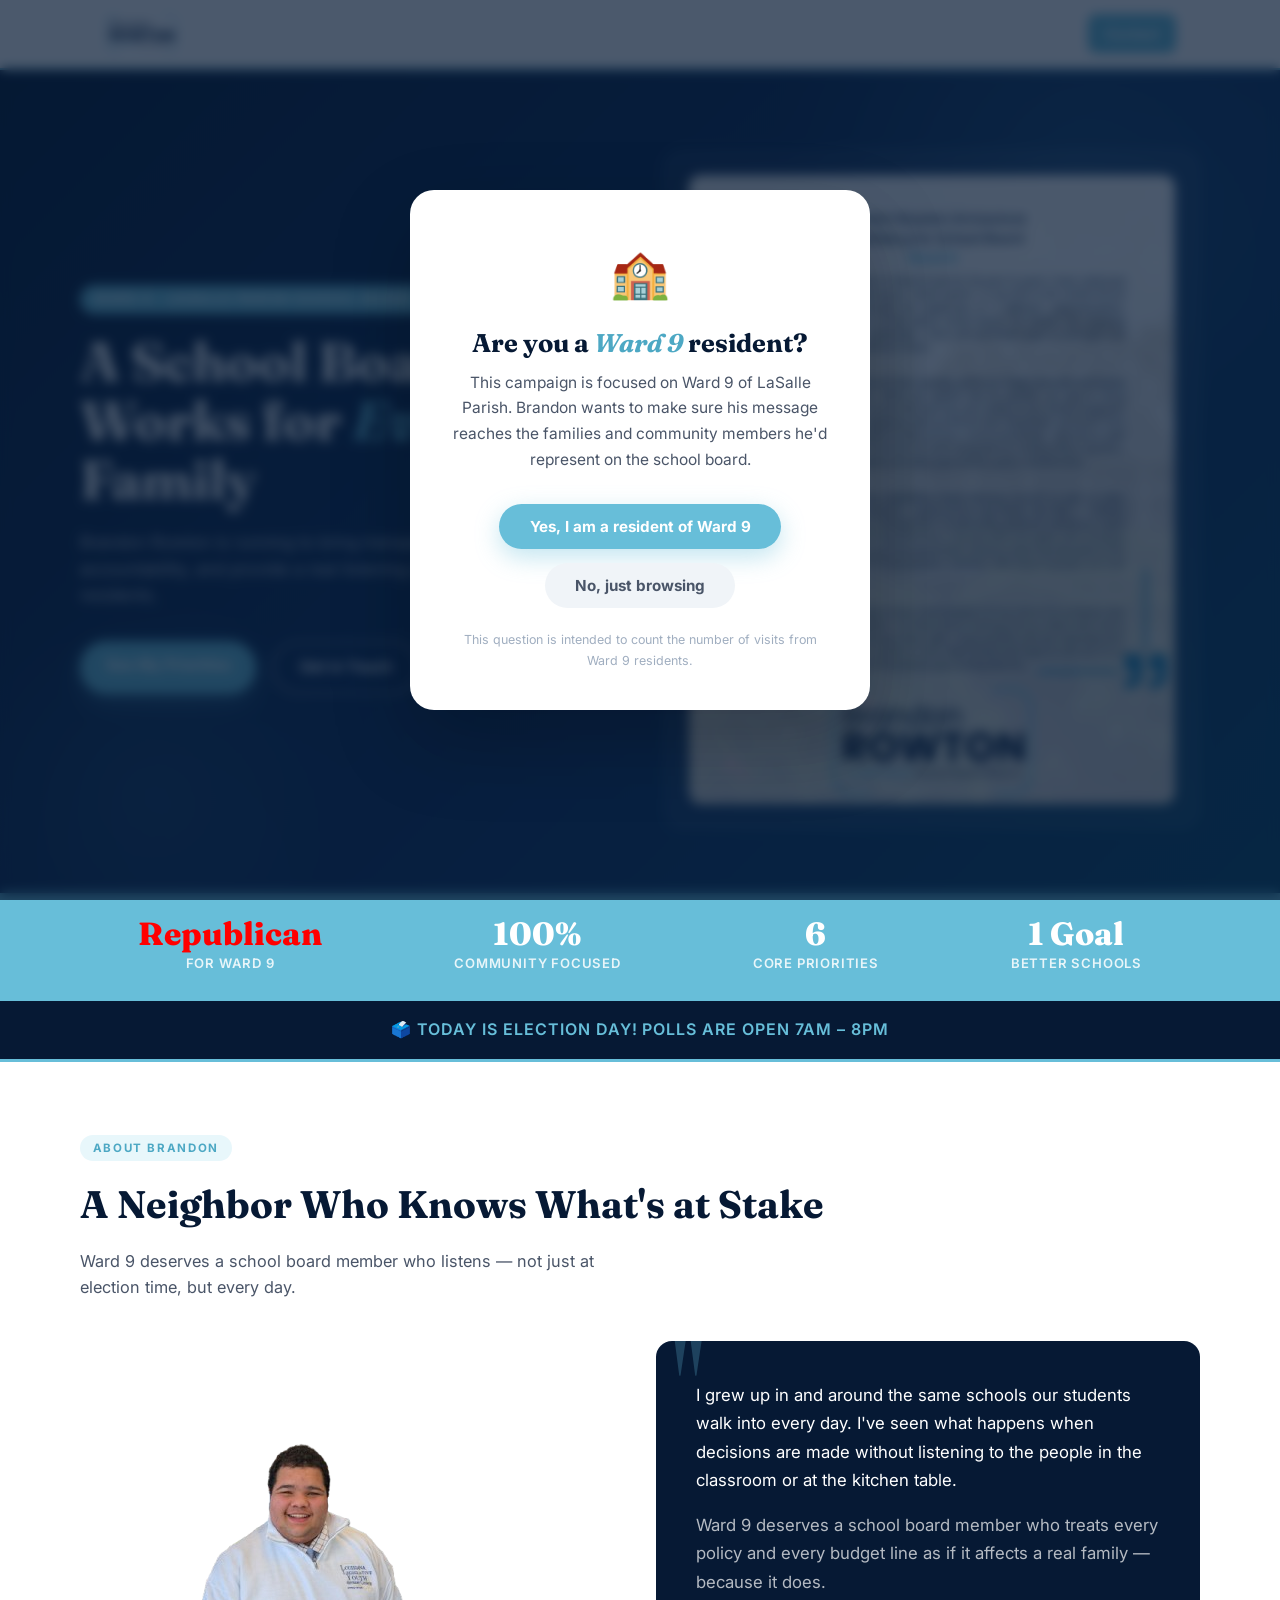
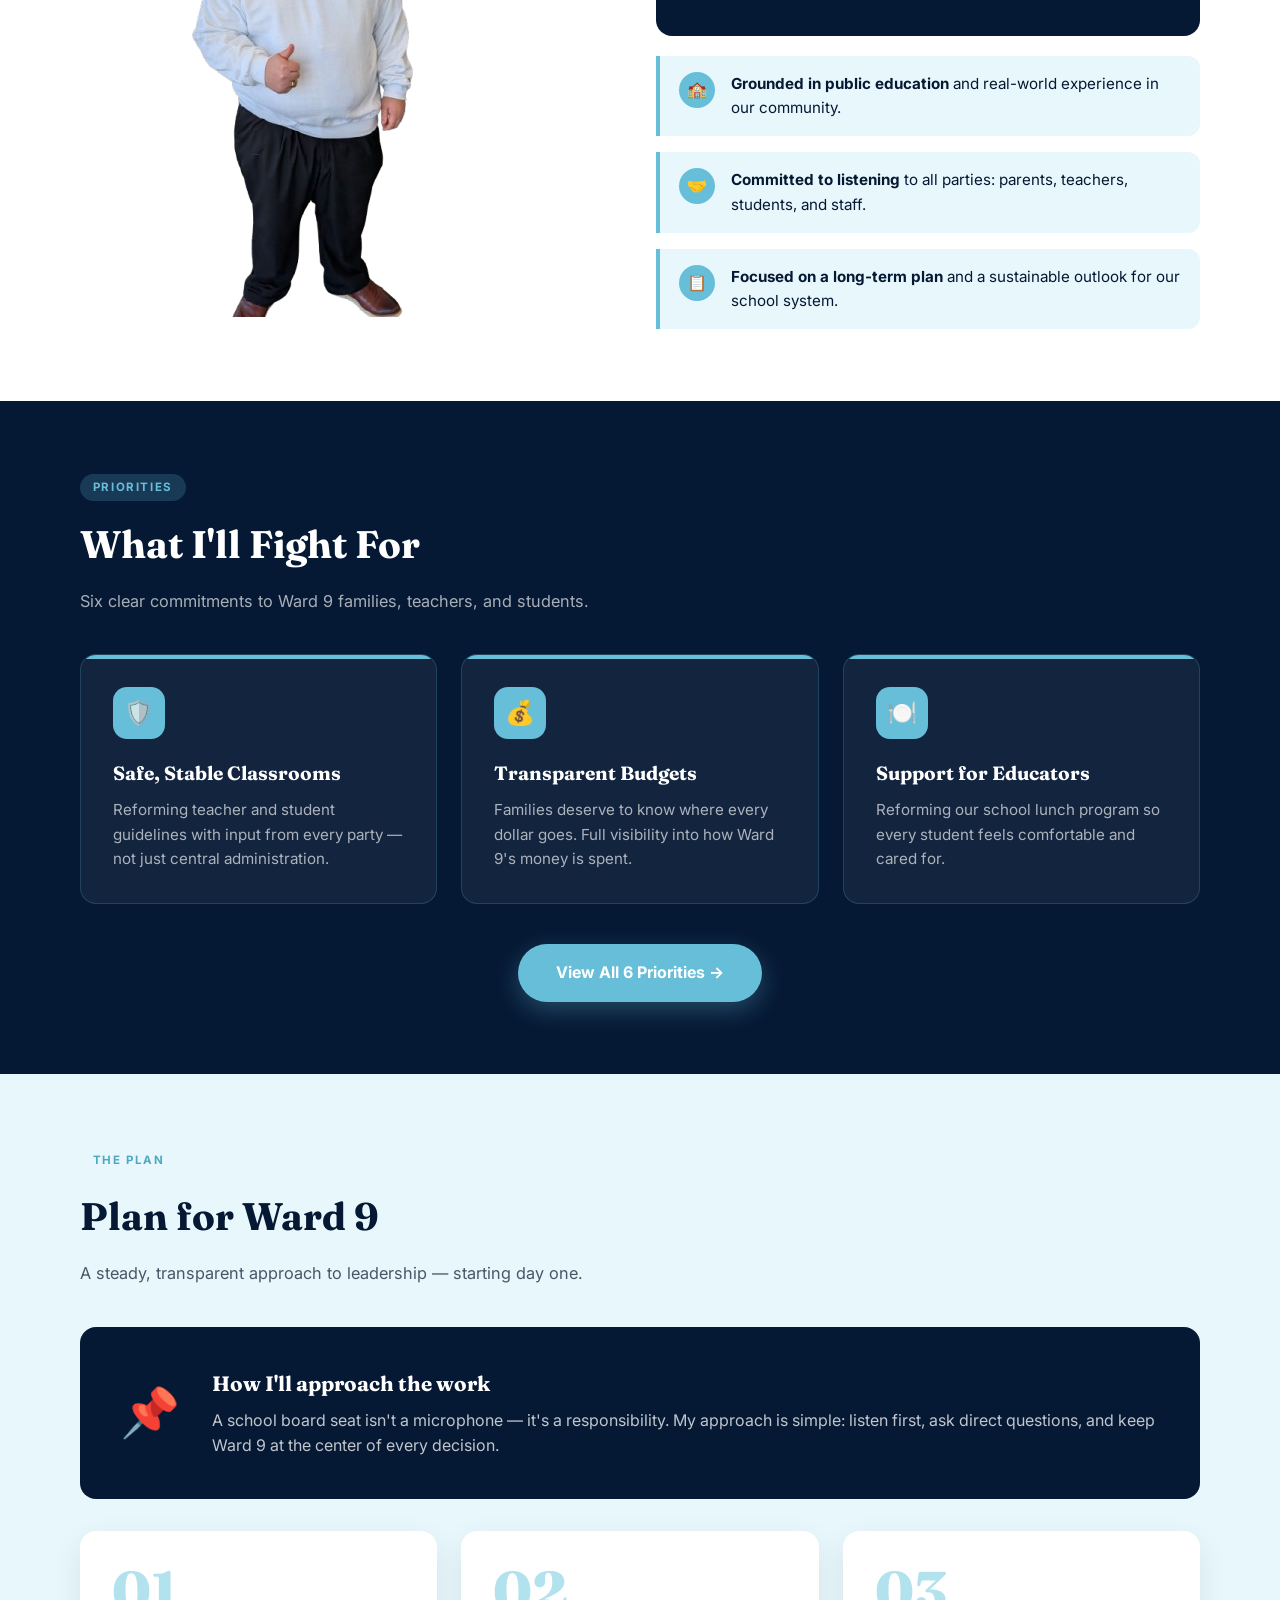
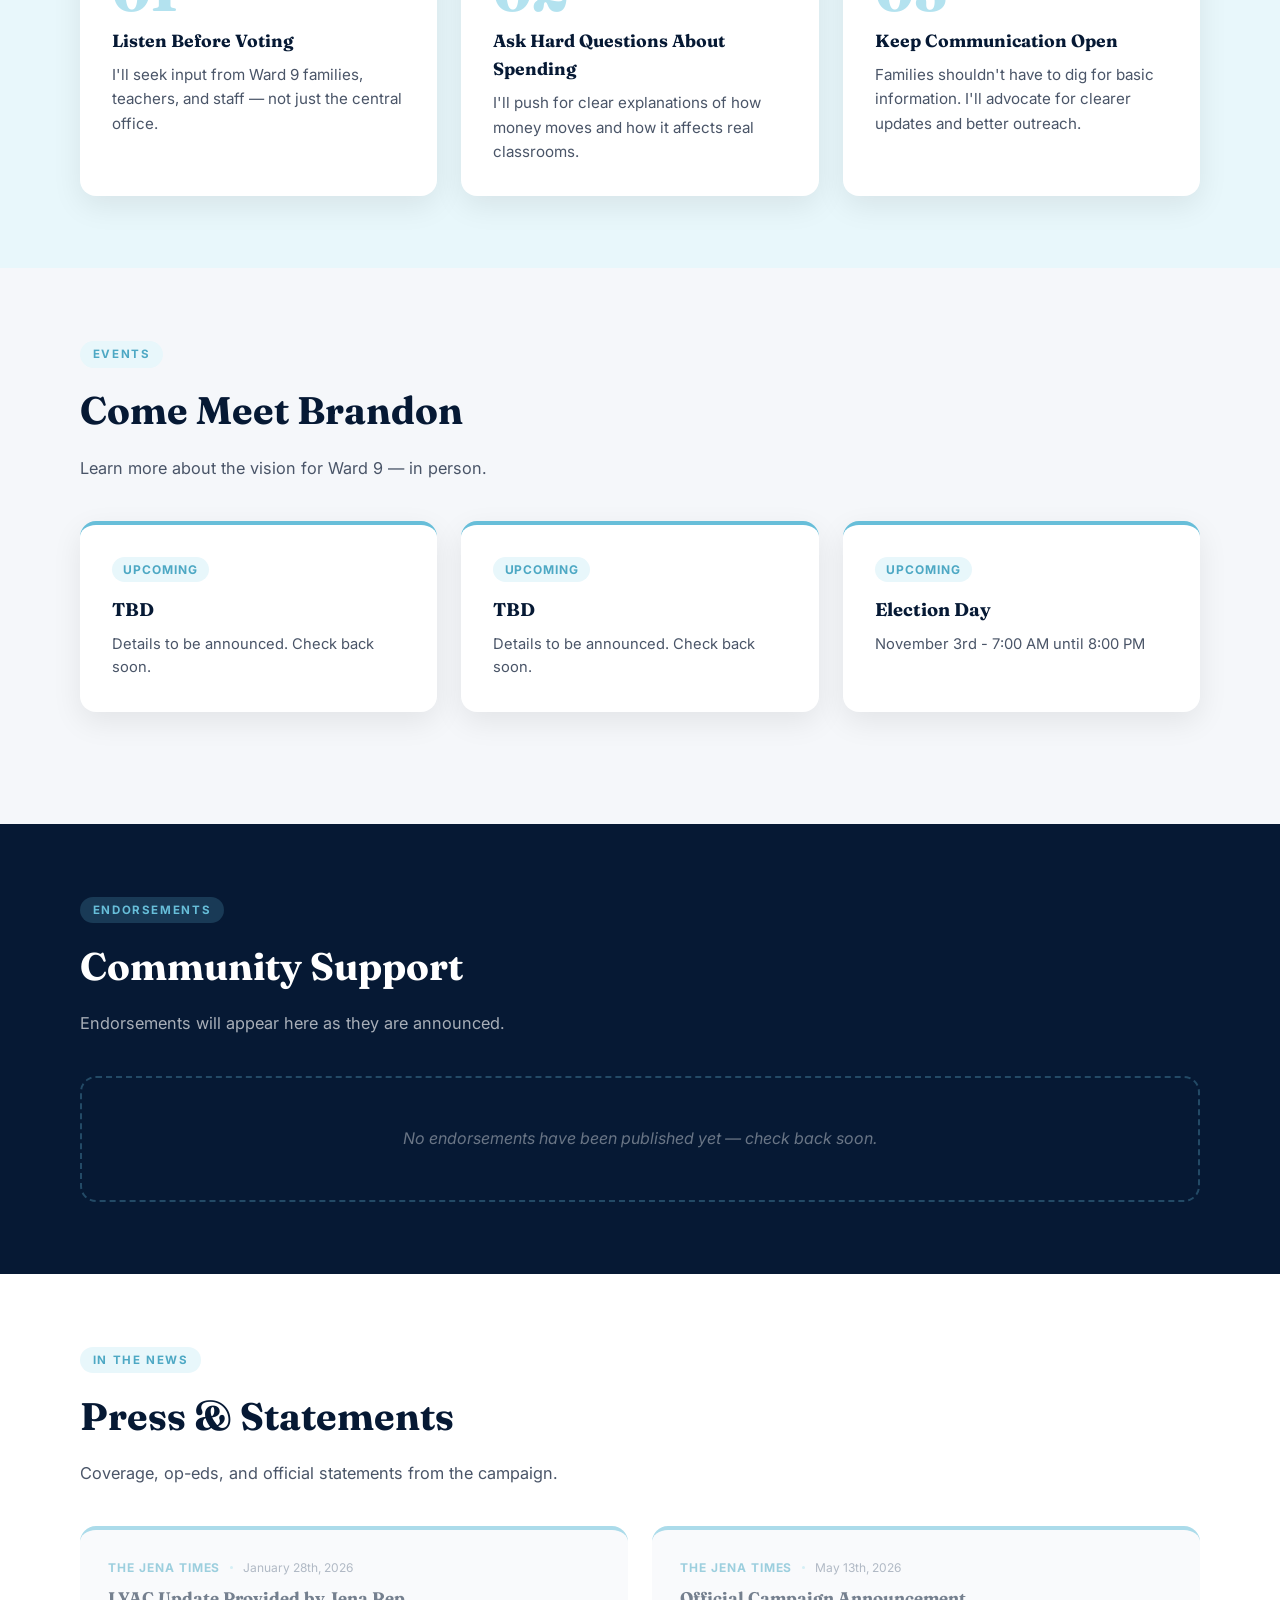
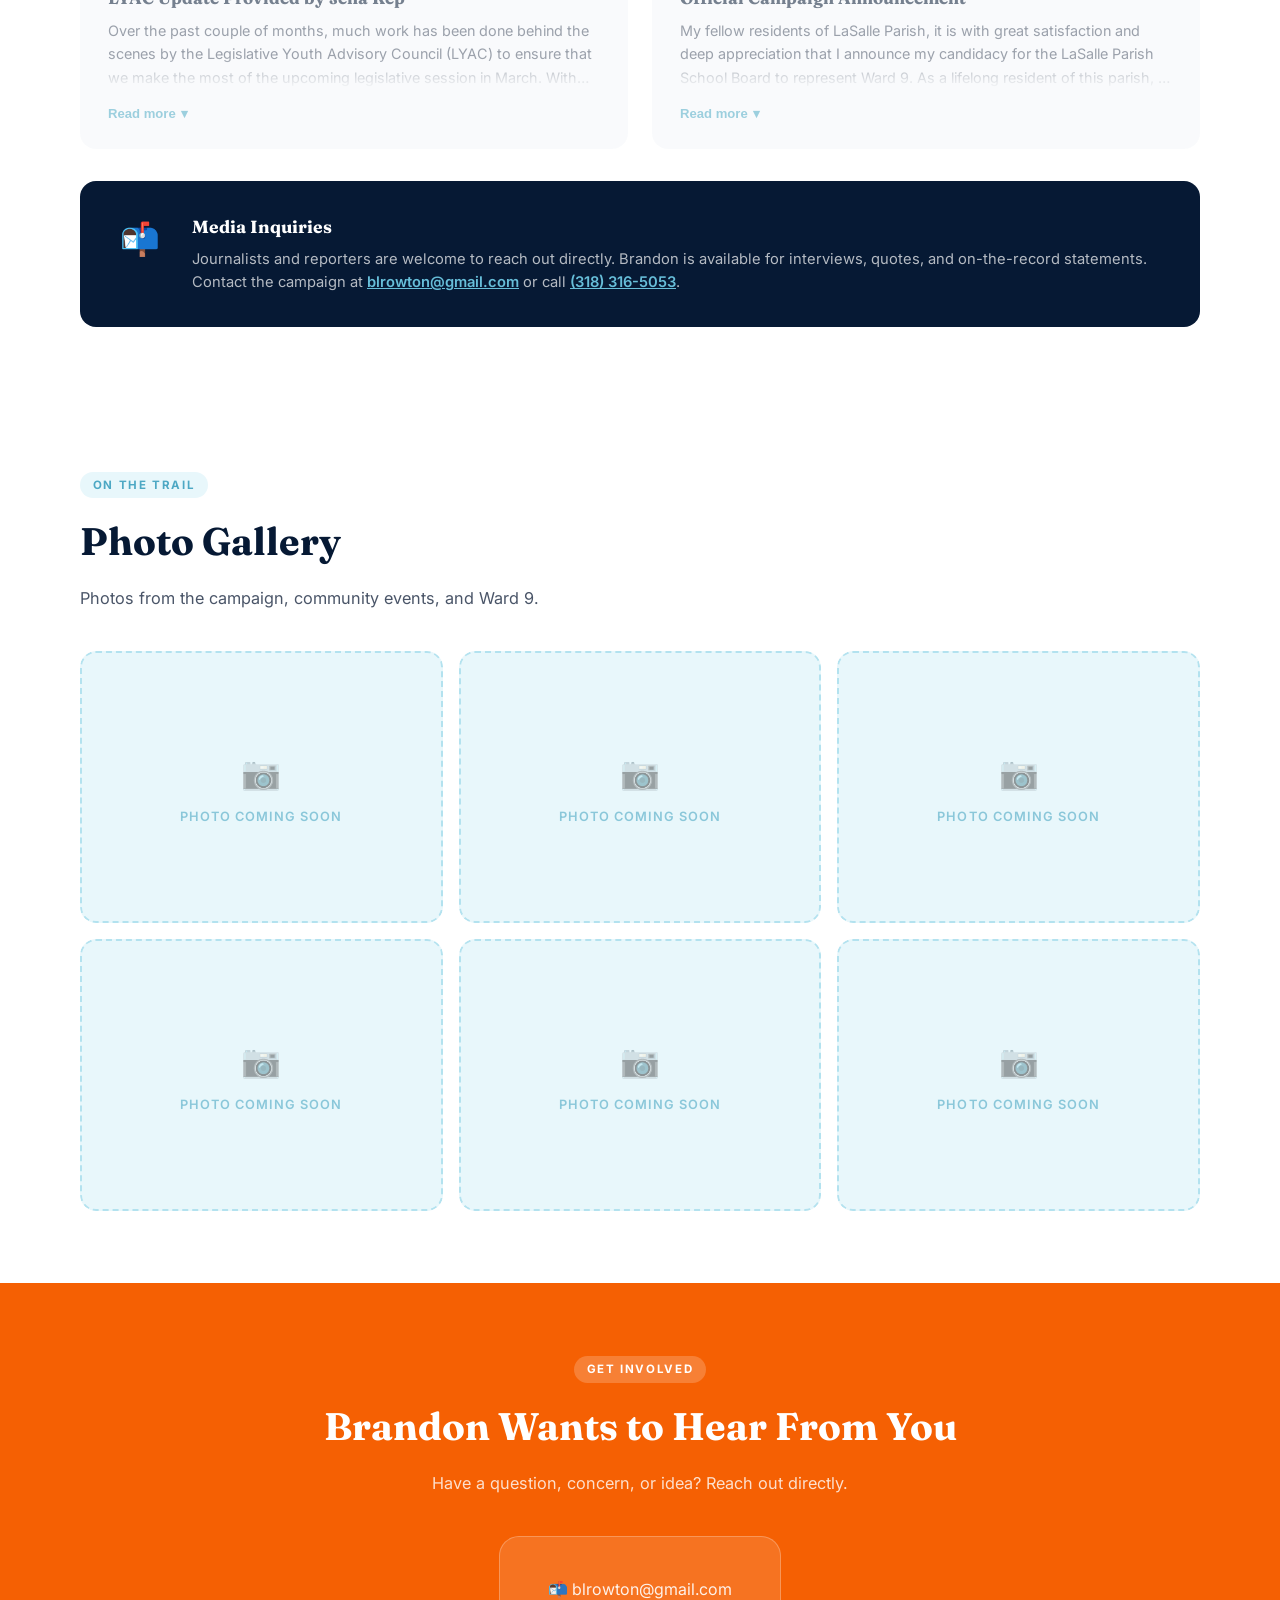
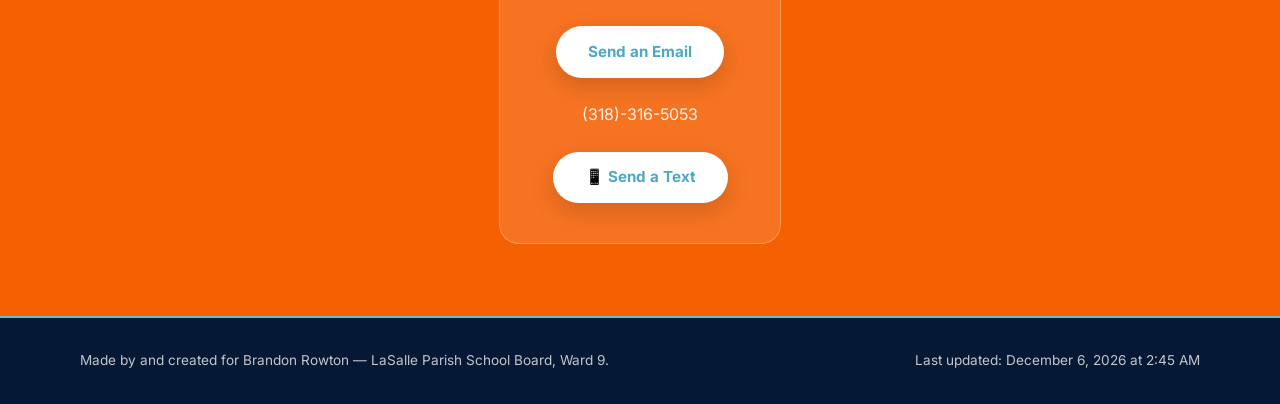
==== commit 3ebb0ebb: "Remove placeholder text from index.html Removed placeholder text for Google Analytics ID." ====
--- a/index.html
+++ b/index.html
@@ -865,7 +865,5 @@
 </script>
 
 </head>
-<body>
-Just make sure to replace both instances of G-XXXXXXXXXX with your real ID before saving.
 </body>
 </html>
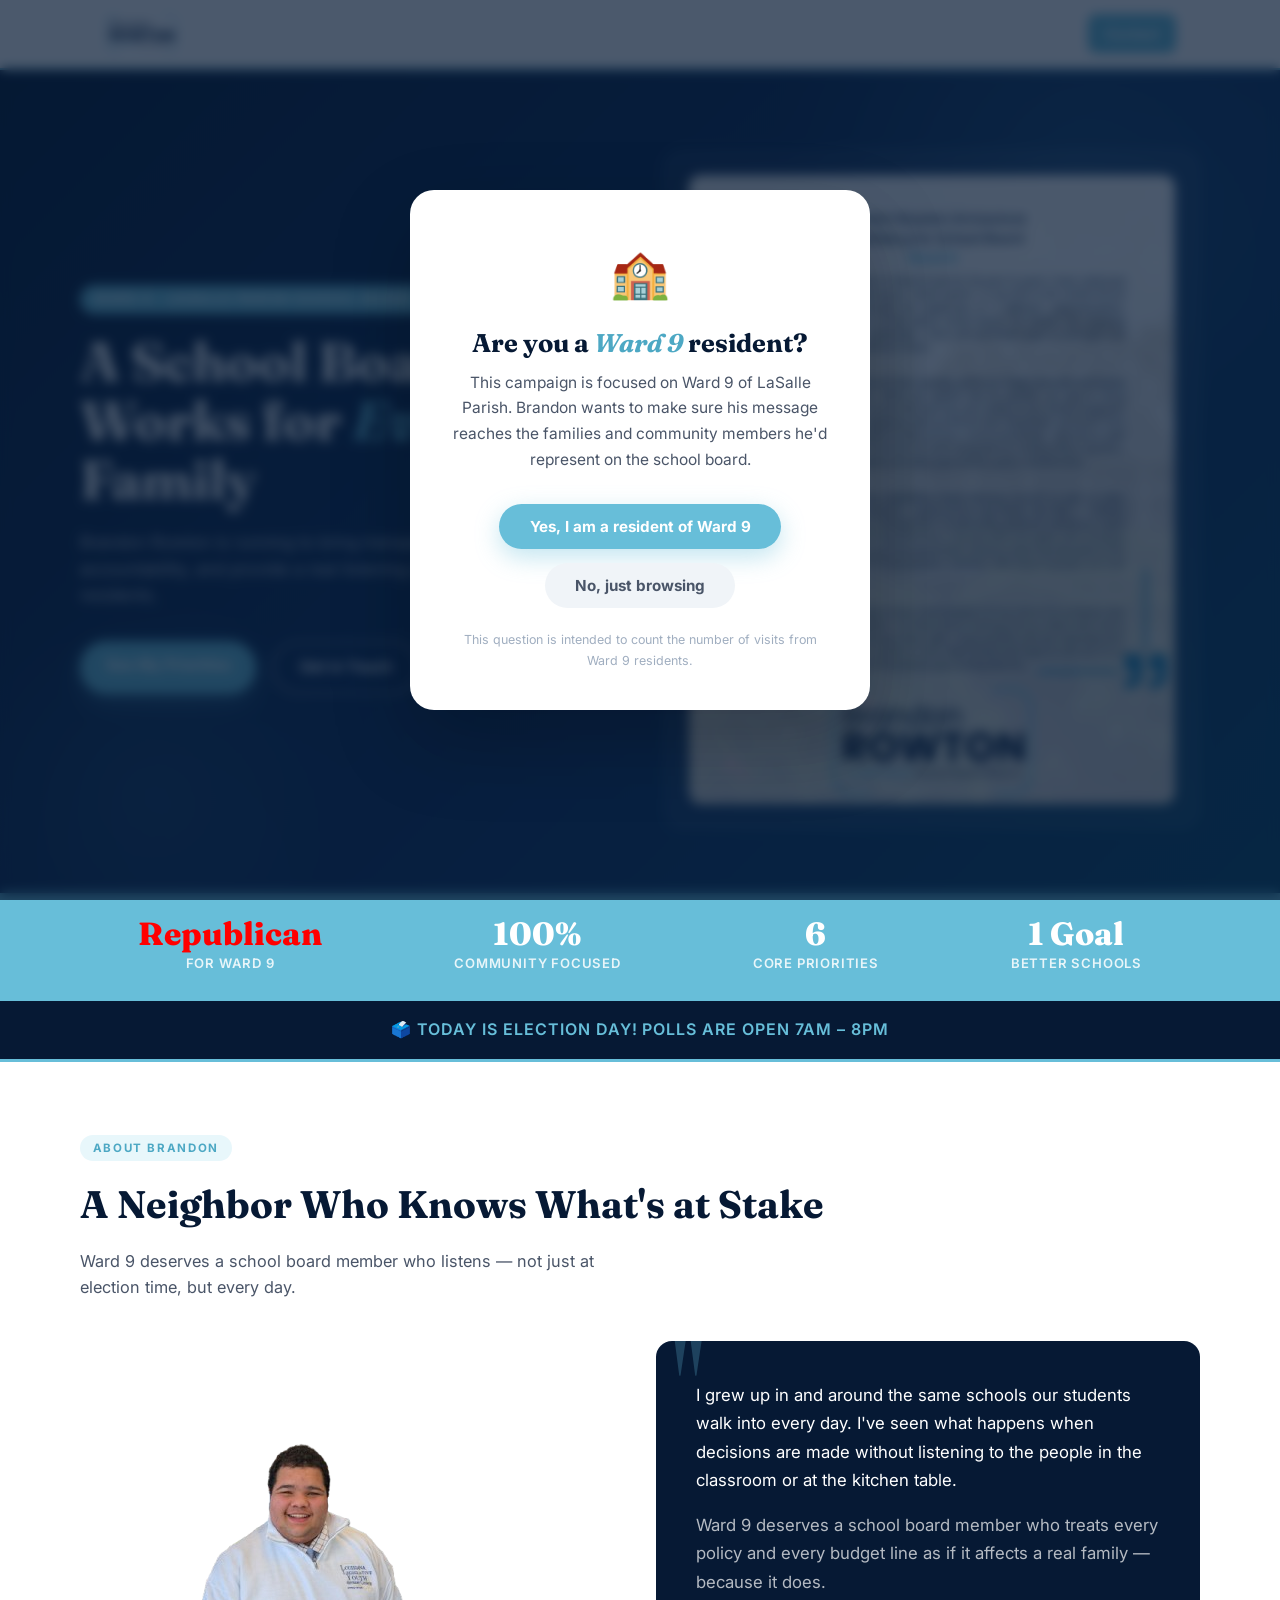
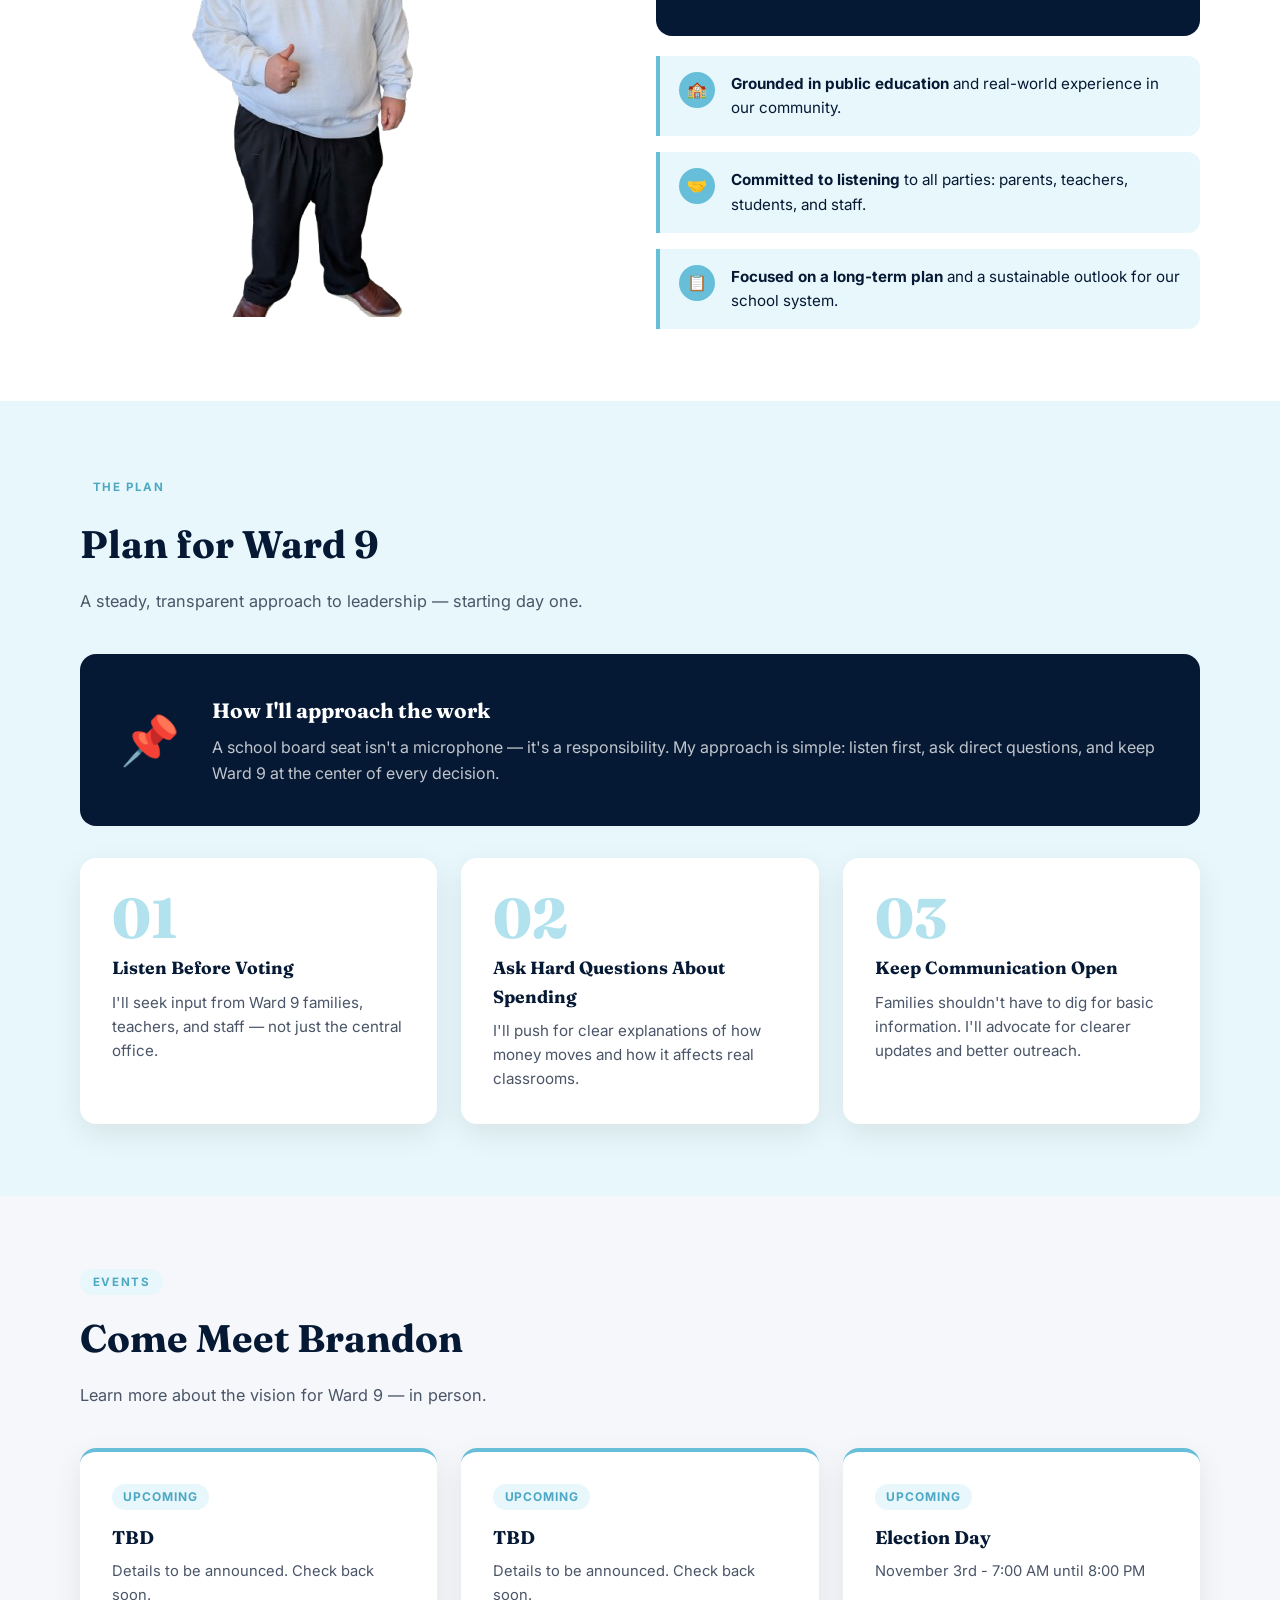
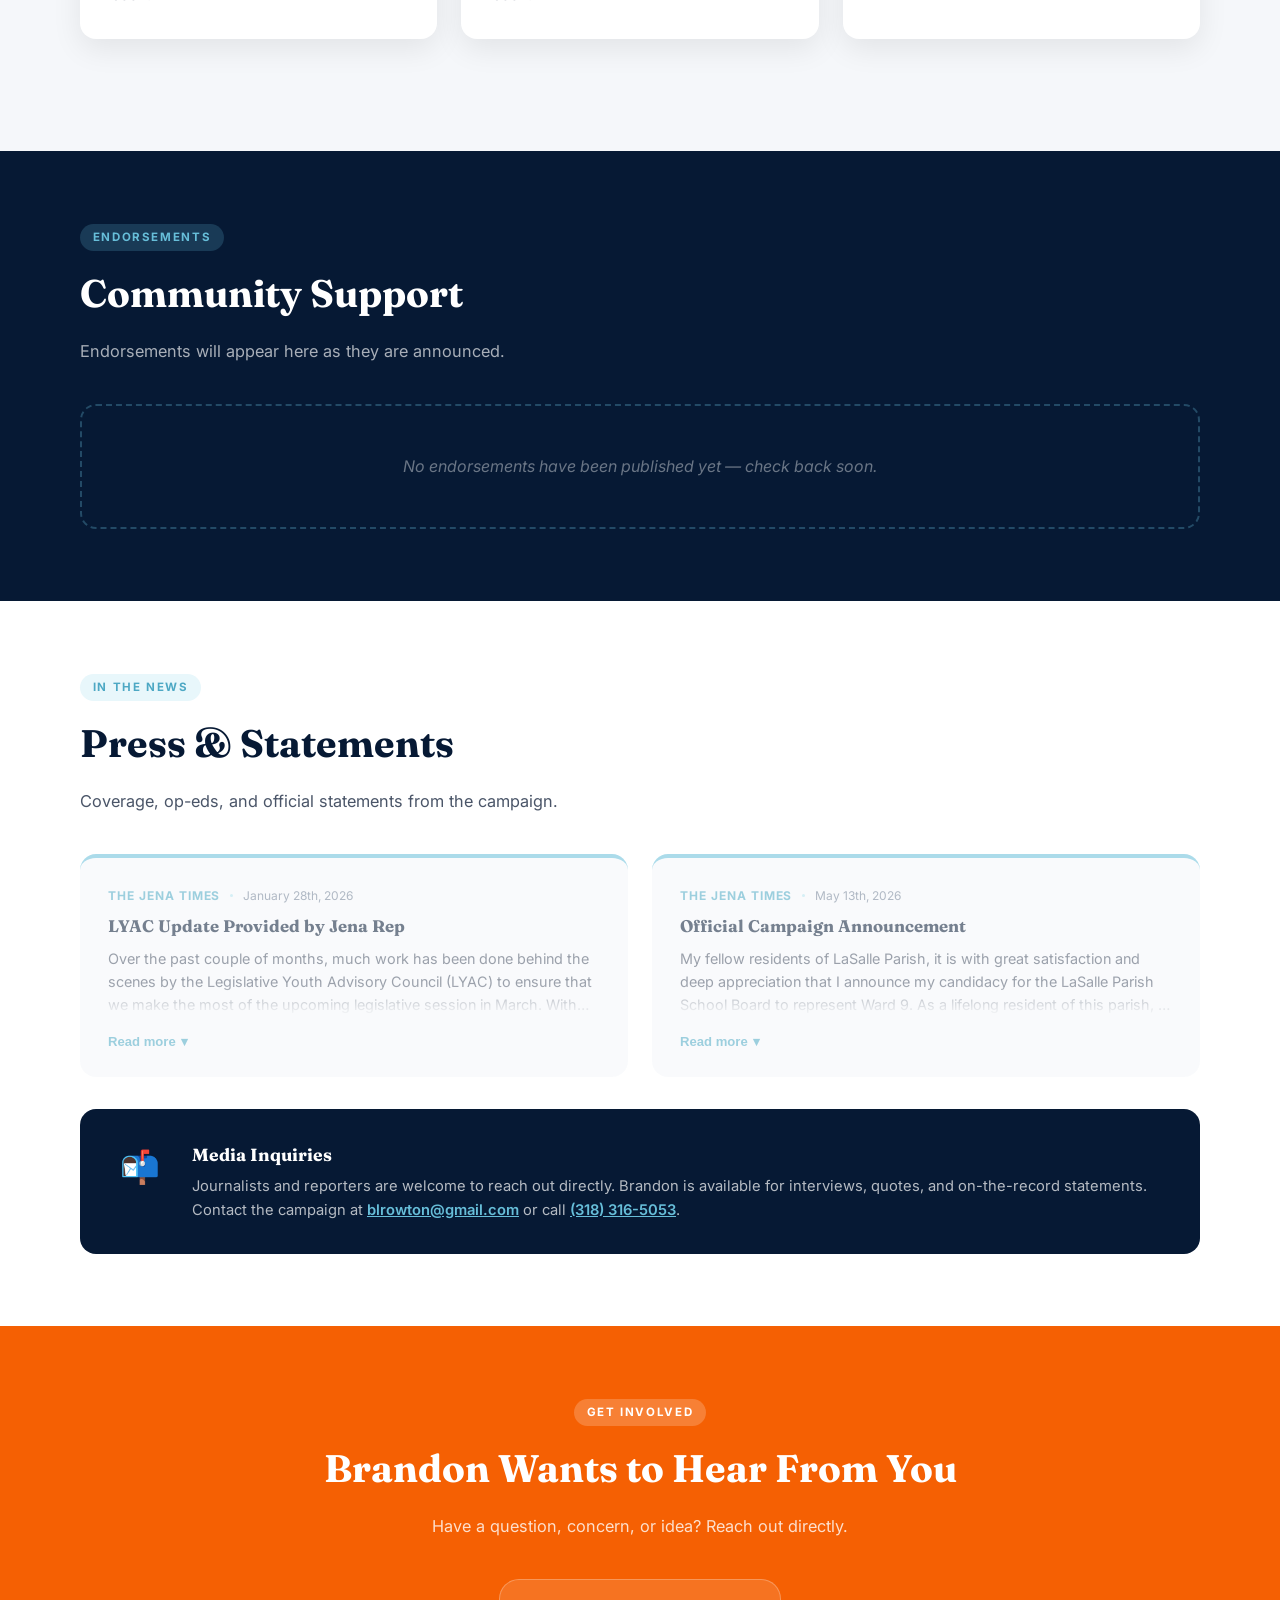
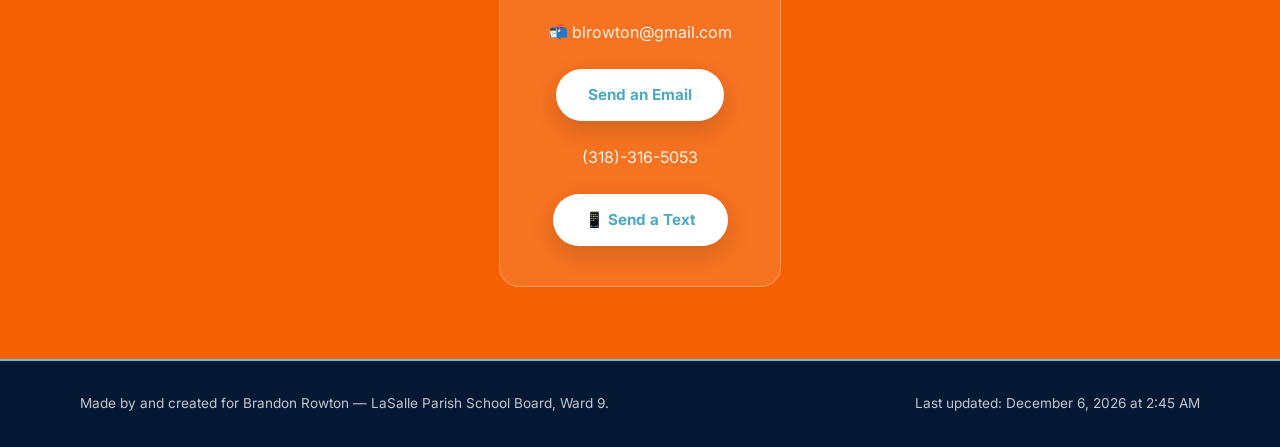
==== commit f2fde483: "Remove priorities preview and gallery sections Removed the priorities preview and gallery sections f" ====
--- a/index.html
+++ b/index.html
@@ -375,35 +375,6 @@
   </div>
 </section>
 
-<!-- PRIORITIES PREVIEW (replaces old #priorities anchor section) -->
-<section id="priorities-preview">
-  <div class="section-container">
-    <span class="section-label">Priorities</span>
-    <h2 class="section-title">What I'll Fight For</h2>
-    <p class="section-subtitle">Six clear commitments to Ward 9 families, teachers, and students.</p>
-    <div class="priorities-preview-grid">
-      <div class="priority-card">
-        <div class="priority-icon">🛡️</div>
-        <h3>Safe, Stable Classrooms</h3>
-        <p>Reforming teacher and student guidelines with input from every party — not just central administration.</p>
-      </div>
-      <div class="priority-card">
-        <div class="priority-icon">💰</div>
-        <h3>Transparent Budgets</h3>
-        <p>Families deserve to know where every dollar goes. Full visibility into how Ward 9's money is spent.</p>
-      </div>
-      <div class="priority-card">
-        <div class="priority-icon">🍽️</div>
-        <h3>Support for Educators</h3>
-        <p>Reforming our school lunch program so every student feels comfortable and cared for.</p>
-      </div>
-    </div>
-    <div class="priorities-cta">
-      <a href="priorities.html" class="btn btn-primary" style="font-size: 1rem; padding: 1rem 2.4rem;">View All 6 Priorities →</a>
-    </div>
-  </div>
-</section>
-
 <section id="plan">
   <div class="section-container">
     <span class="section-label">The Plan</span>
@@ -515,169 +486,6 @@
   </div>
 </section>
 
-<section id="gallery">
-  <div class="section-container">
-    <span class="section-label">On the Trail</span>
-    <h2 class="section-title">Photo Gallery</h2>
-    <p class="section-subtitle">Photos from the campaign, community events, and Ward 9.</p>
-
-    <div class="gallery-grid">
-
-      <!-- PLACEHOLDER SLOTS — replace src="" with your image path and remove the placeholder-slot class -->
-      <div class="gallery-item placeholder-slot">
-        <div class="gallery-placeholder">
-          <span class="gallery-placeholder-icon">📷</span>
-          <span class="gallery-placeholder-text">Photo coming soon</span>
-        </div>
-      </div>
-
-      <div class="gallery-item placeholder-slot">
-        <div class="gallery-placeholder">
-          <span class="gallery-placeholder-icon">📷</span>
-          <span class="gallery-placeholder-text">Photo coming soon</span>
-        </div>
-      </div>
-
-      <div class="gallery-item placeholder-slot">
-        <div class="gallery-placeholder">
-          <span class="gallery-placeholder-icon">📷</span>
-          <span class="gallery-placeholder-text">Photo coming soon</span>
-        </div>
-      </div>
-
-      <div class="gallery-item placeholder-slot">
-        <div class="gallery-placeholder">
-          <span class="gallery-placeholder-icon">📷</span>
-          <span class="gallery-placeholder-text">Photo coming soon</span>
-        </div>
-      </div>
-
-      <div class="gallery-item placeholder-slot">
-        <div class="gallery-placeholder">
-          <span class="gallery-placeholder-icon">📷</span>
-          <span class="gallery-placeholder-text">Photo coming soon</span>
-        </div>
-      </div>
-
-      <div class="gallery-item placeholder-slot">
-        <div class="gallery-placeholder">
-          <span class="gallery-placeholder-icon">📷</span>
-          <span class="gallery-placeholder-text">Photo coming soon</span>
-        </div>
-      </div>
-
-    </div>
-  </div>
-</section>
-
-<style>
-  #gallery { background: #fff; }
-  .gallery-grid {
-    display: grid;
-    grid-template-columns: repeat(3, 1fr);
-    gap: 1rem;
-  }
-  @media (max-width: 768px) { .gallery-grid { grid-template-columns: repeat(2, 1fr); } }
-  @media (max-width: 480px) { .gallery-grid { grid-template-columns: 1fr; } }
-
-  .gallery-item {
-    border-radius: var(--radius);
-    overflow: hidden;
-    aspect-ratio: 4/3;
-    cursor: pointer;
-    position: relative;
-  }
-  .gallery-item img {
-    width: 100%; height: 100%;
-    object-fit: cover;
-    transition: transform 0.3s ease;
-    display: block;
-  }
-  .gallery-item:not(.placeholder-slot):hover img { transform: scale(1.05); }
-  .gallery-item:not(.placeholder-slot)::after {
-    content: '🔍';
-    position: absolute; inset: 0;
-    background: rgba(6,25,52,0.45);
-    display: flex; align-items: center; justify-content: center;
-    font-size: 1.8rem;
-    opacity: 0; transition: opacity 0.25s ease;
-  }
-  .gallery-item:not(.placeholder-slot):hover::after { opacity: 1; }
-
-  .gallery-placeholder {
-    width: 100%; height: 100%;
-    background: var(--blue-pale);
-    border: 2px dashed var(--blue-mid);
-    border-radius: var(--radius);
-    display: flex; flex-direction: column;
-    align-items: center; justify-content: center;
-    gap: 0.5rem;
-  }
-  .gallery-placeholder-icon { font-size: 2rem; opacity: 0.4; }
-  .gallery-placeholder-text {
-    font-size: 0.8rem; font-weight: 600;
-    color: var(--blue-dark); opacity: 0.6;
-    text-transform: uppercase; letter-spacing: 0.08em;
-  }
-
-  /* LIGHTBOX */
-  #gallery-lightbox {
-    position: fixed; inset: 0; z-index: 9998;
-    background: rgba(6,25,52,0.92);
-    backdrop-filter: blur(8px);
-    display: flex; align-items: center; justify-content: center;
-    padding: 2rem;
-    opacity: 0; pointer-events: none;
-    transition: opacity 0.25s ease;
-  }
-  #gallery-lightbox.open { opacity: 1; pointer-events: all; }
-  #gallery-lightbox img {
-    max-width: 90vw; max-height: 85vh;
-    border-radius: 12px;
-    box-shadow: 0 32px 80px rgba(0,0,0,0.5);
-    object-fit: contain;
-  }
-  #lightbox-close {
-    position: absolute; top: 1.5rem; right: 1.5rem;
-    background: rgba(255,255,255,0.15); border: none;
-    color: #fff; font-size: 1.5rem; width: 44px; height: 44px;
-    border-radius: 50%; cursor: pointer; transition: 0.2s;
-    display: flex; align-items: center; justify-content: center;
-  }
-  #lightbox-close:hover { background: rgba(255,255,255,0.3); }
-</style>
-
-<!-- LIGHTBOX -->
-<div id="gallery-lightbox">
-  <button id="lightbox-close" onclick="closeLightbox()">✕</button>
-  <img id="lightbox-img" src="" alt="Campaign photo">
-</div>
-
-<script>
-  // Lightbox for real photos (not placeholders)
-  document.querySelectorAll('.gallery-item:not(.placeholder-slot)').forEach(item => {
-    item.addEventListener('click', () => {
-      const src = item.querySelector('img').src;
-      document.getElementById('lightbox-img').src = src;
-      document.getElementById('gallery-lightbox').classList.add('open');
-      document.body.style.overflow = 'hidden';
-    });
-  });
-
-  function closeLightbox() {
-    document.getElementById('gallery-lightbox').classList.remove('open');
-    document.body.style.overflow = '';
-  }
-
-  document.getElementById('gallery-lightbox').addEventListener('click', function(e) {
-    if (e.target === this) closeLightbox();
-  });
-
-  document.addEventListener('keydown', e => {
-    if (e.key === 'Escape') closeLightbox();
-  });
-</script>
-
 <section id="contact">
   <div class="section-container">
     <span class="section-label">Get Involved</span>
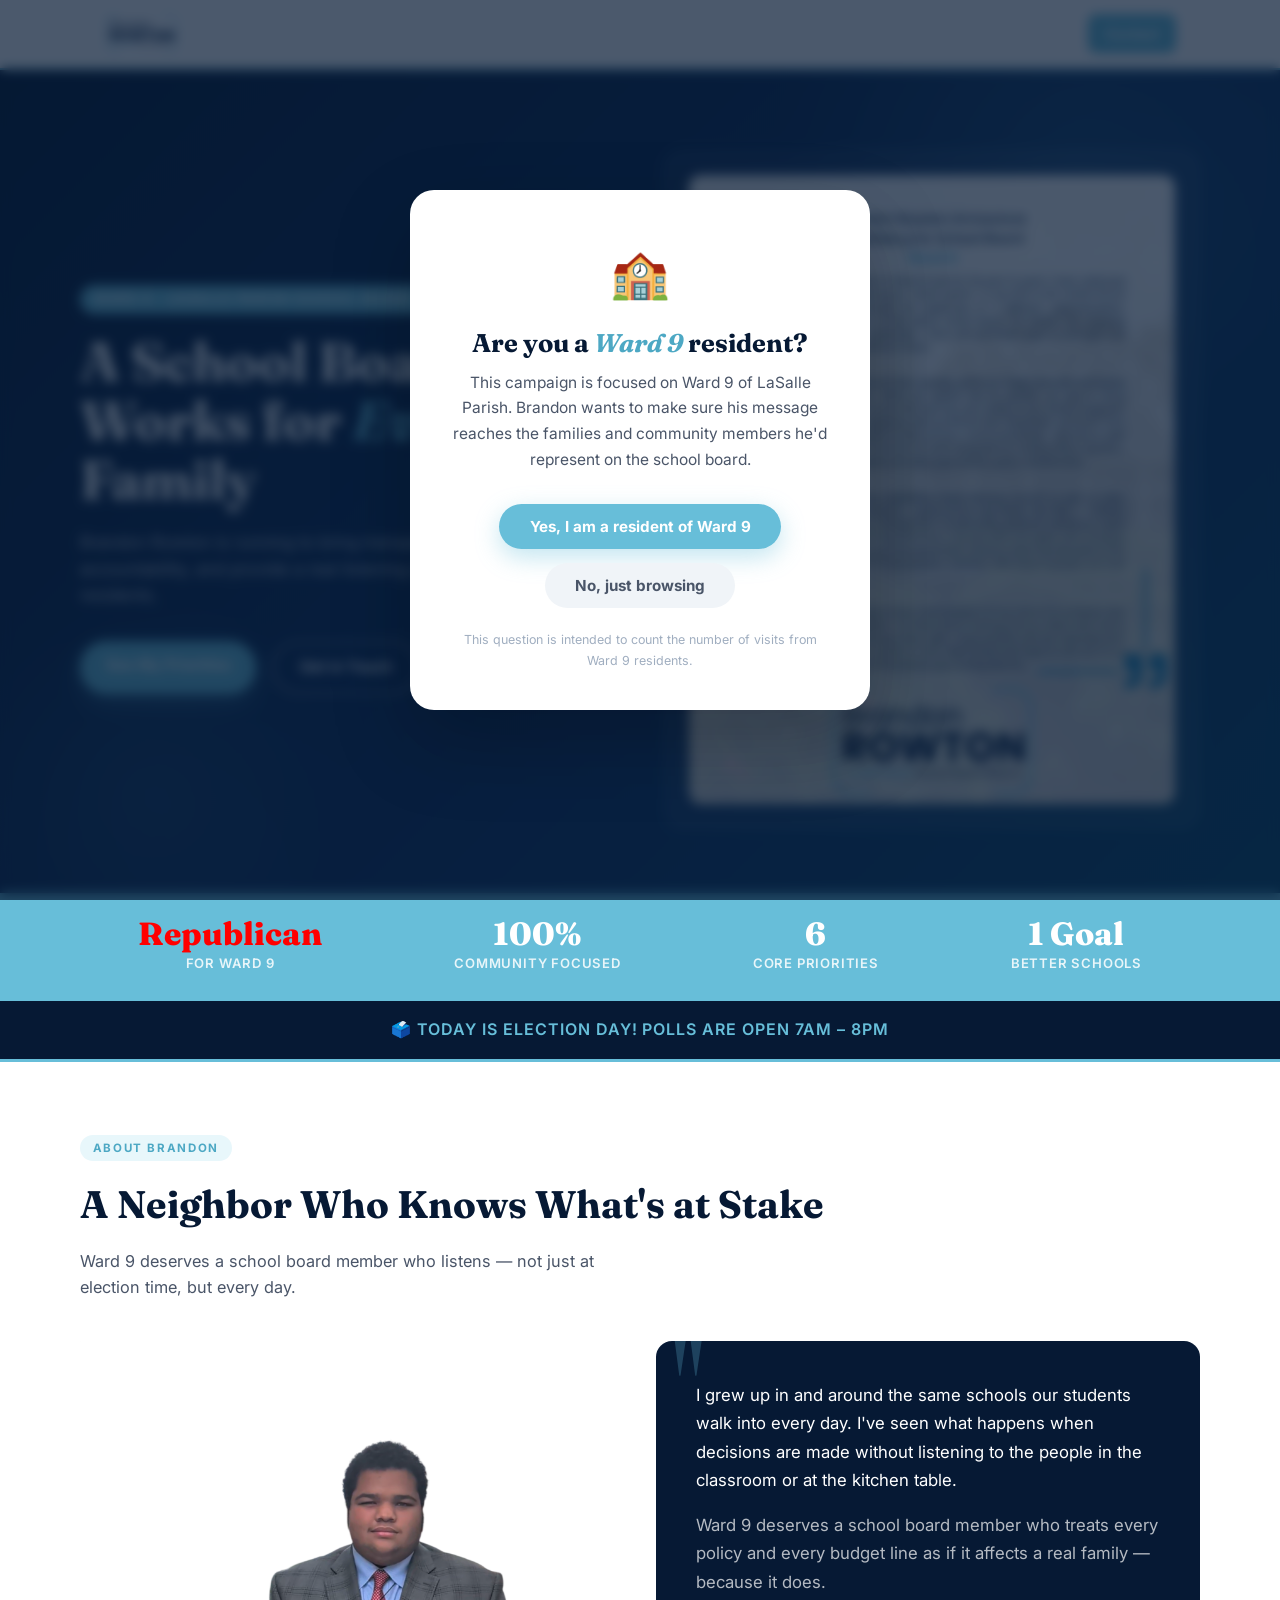
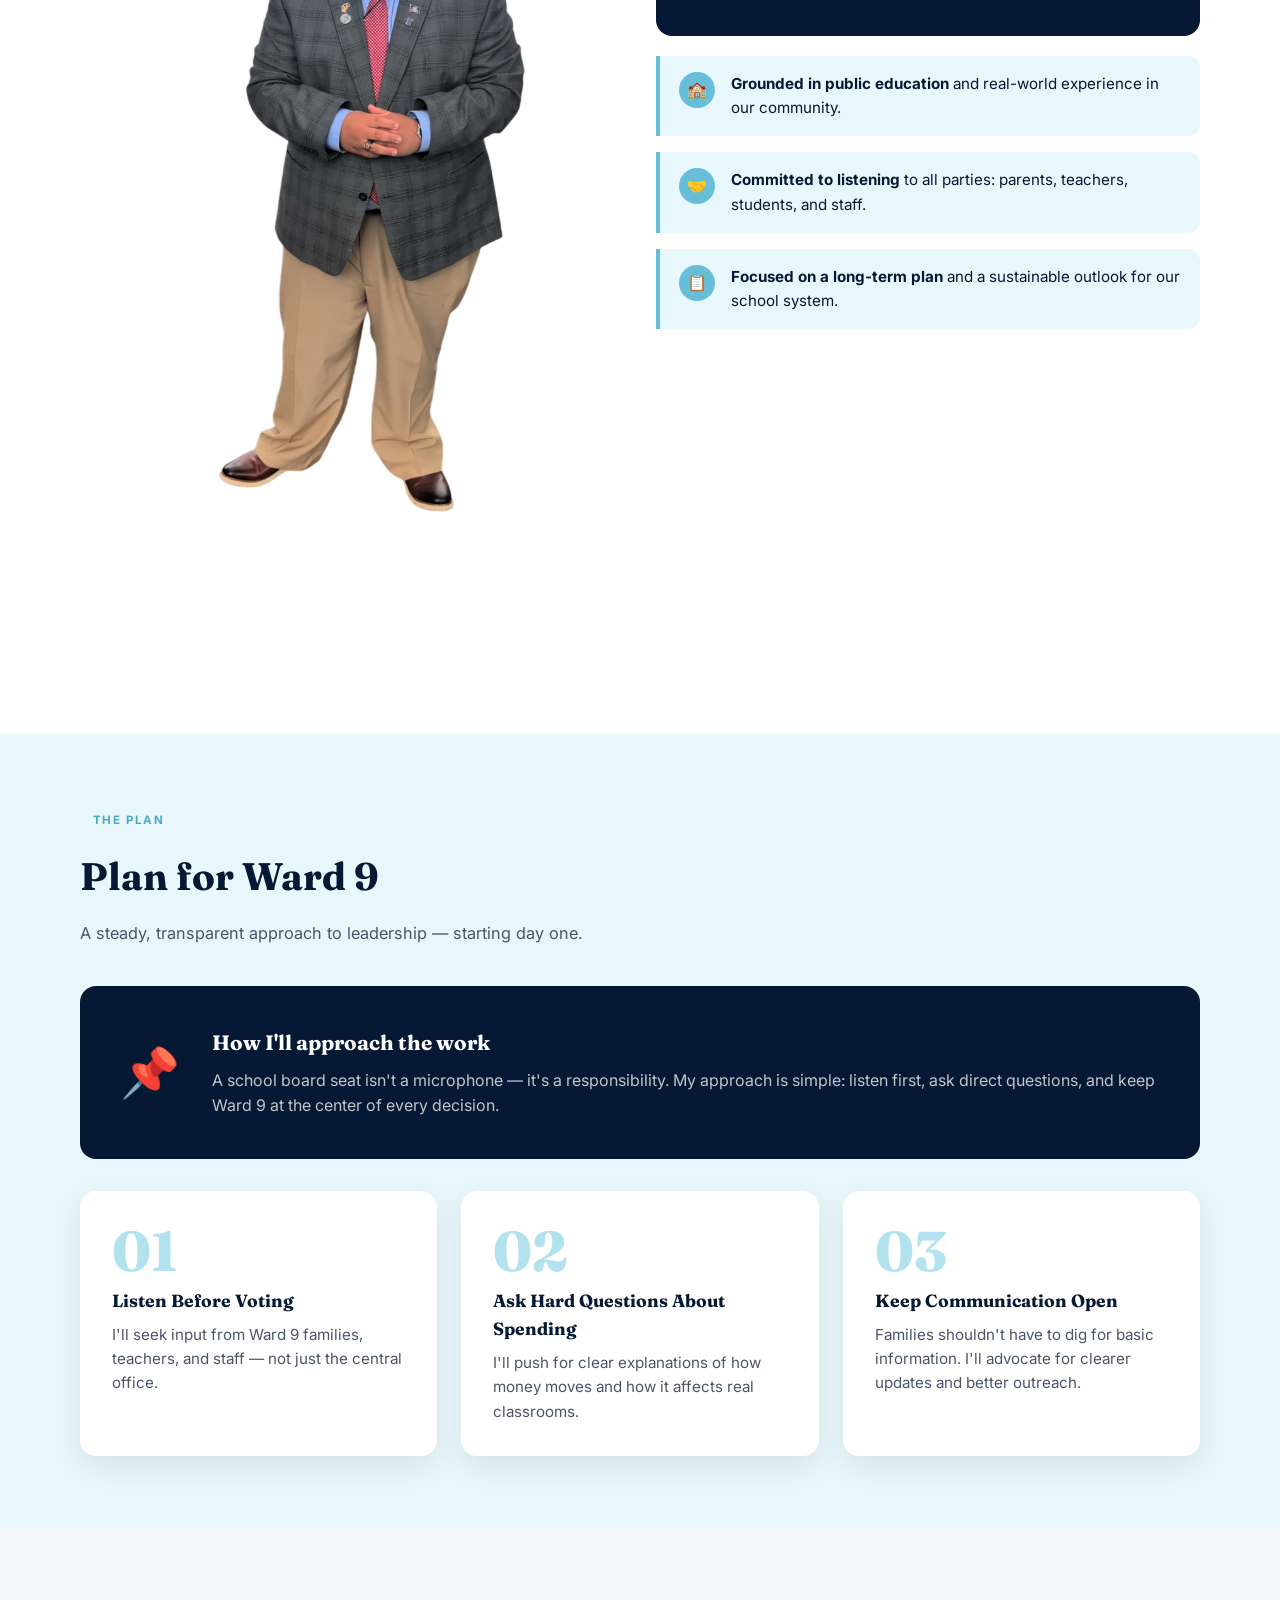
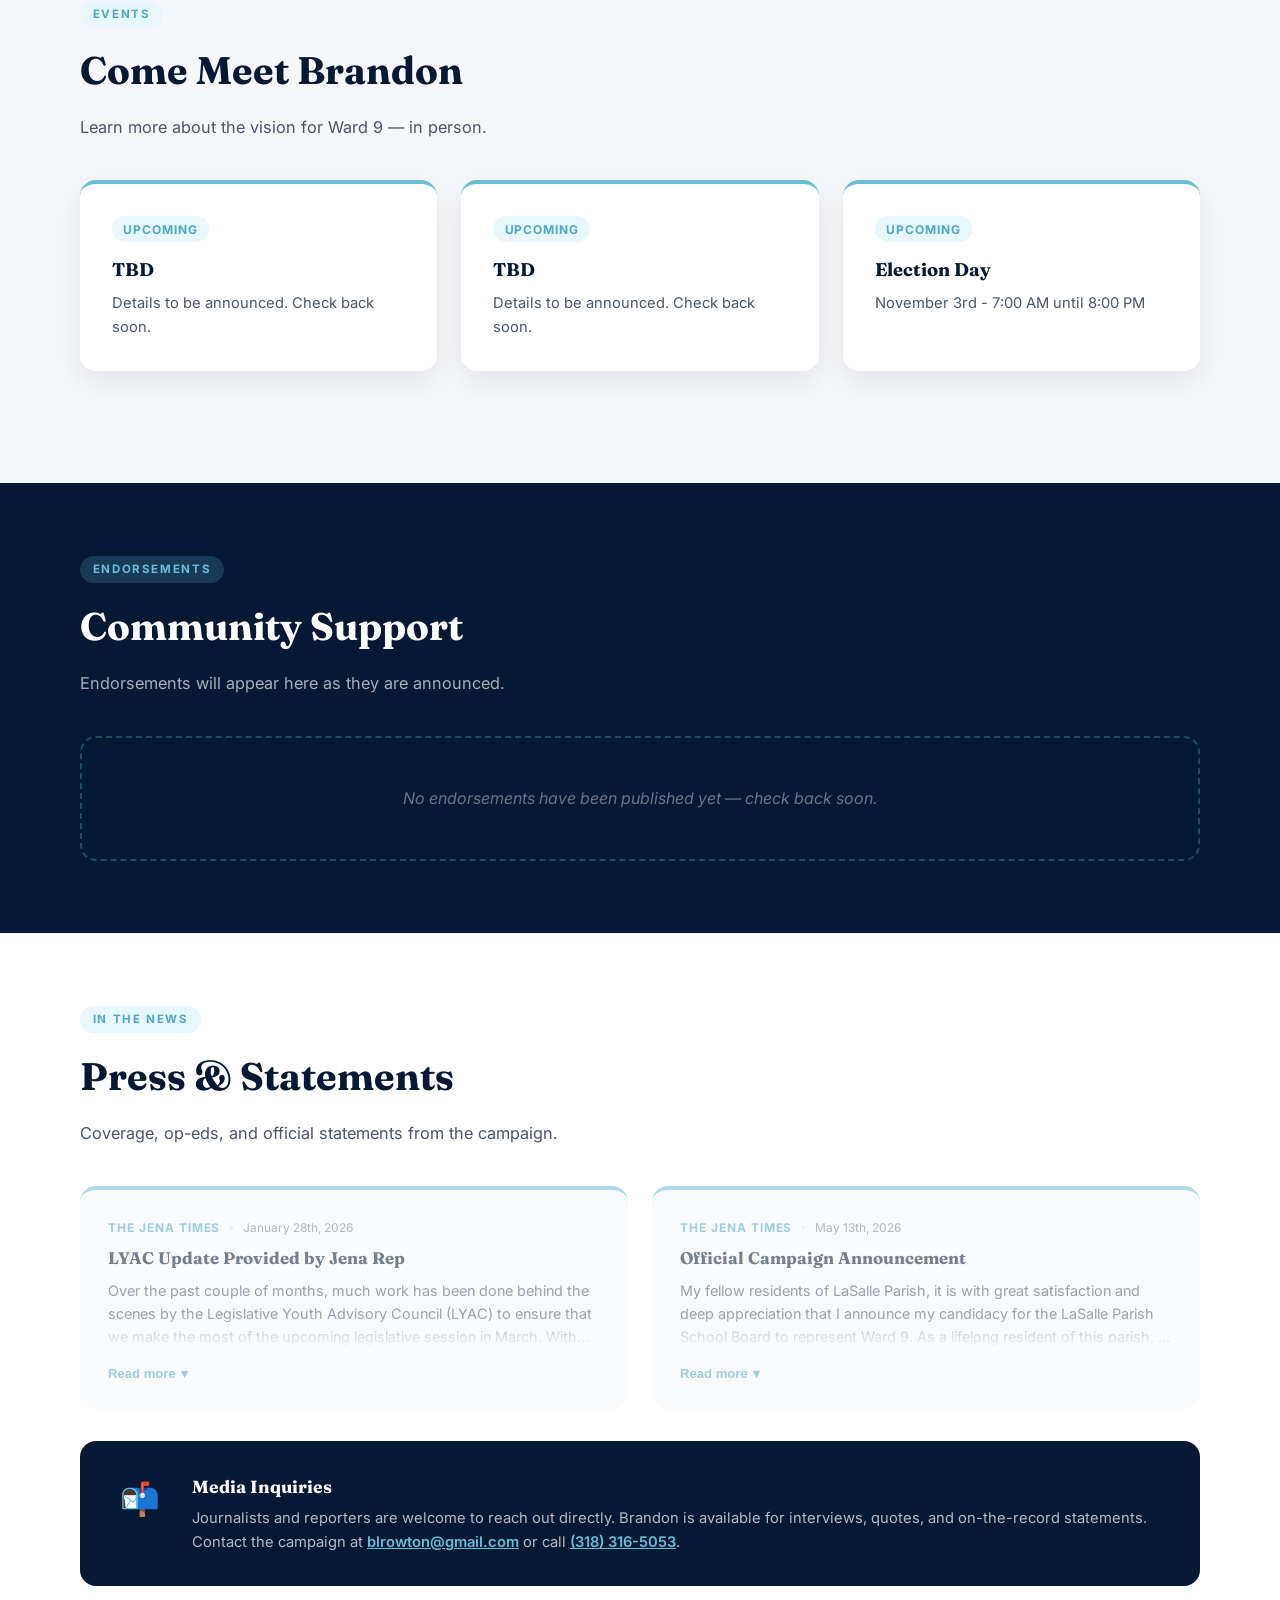
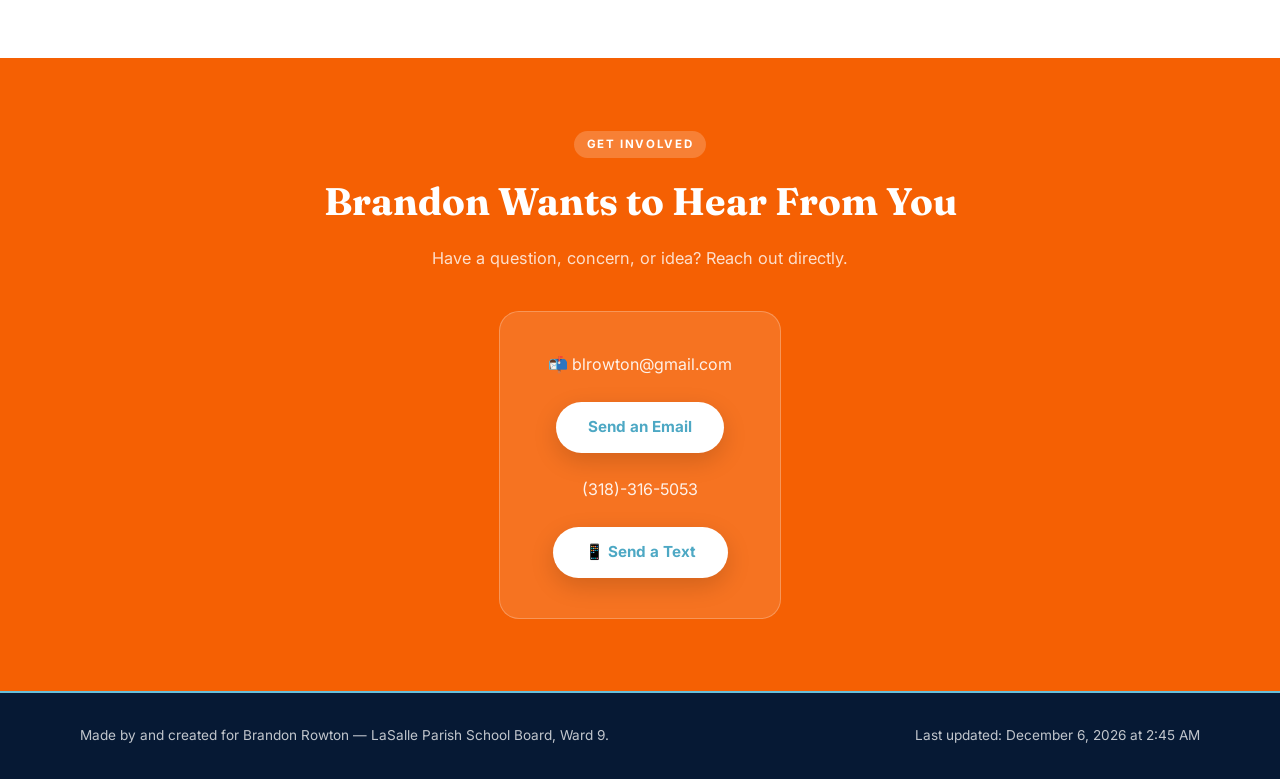
==== commit 32d774e7: "Update profile image source in index.html" ====
--- a/index.html
+++ b/index.html
@@ -348,7 +348,7 @@
     <div class="about-grid">
       <div class="about-photo-wrap">
         <div class="about-photo-card">
-          <img src="3876-removebg-preview.png" alt="Brandon Rowton" class="about-photo">
+          <img src="770-Photoroom.png" alt="Brandon Rowton" class="about-photo">
         </div>
       </div>
       <div>
